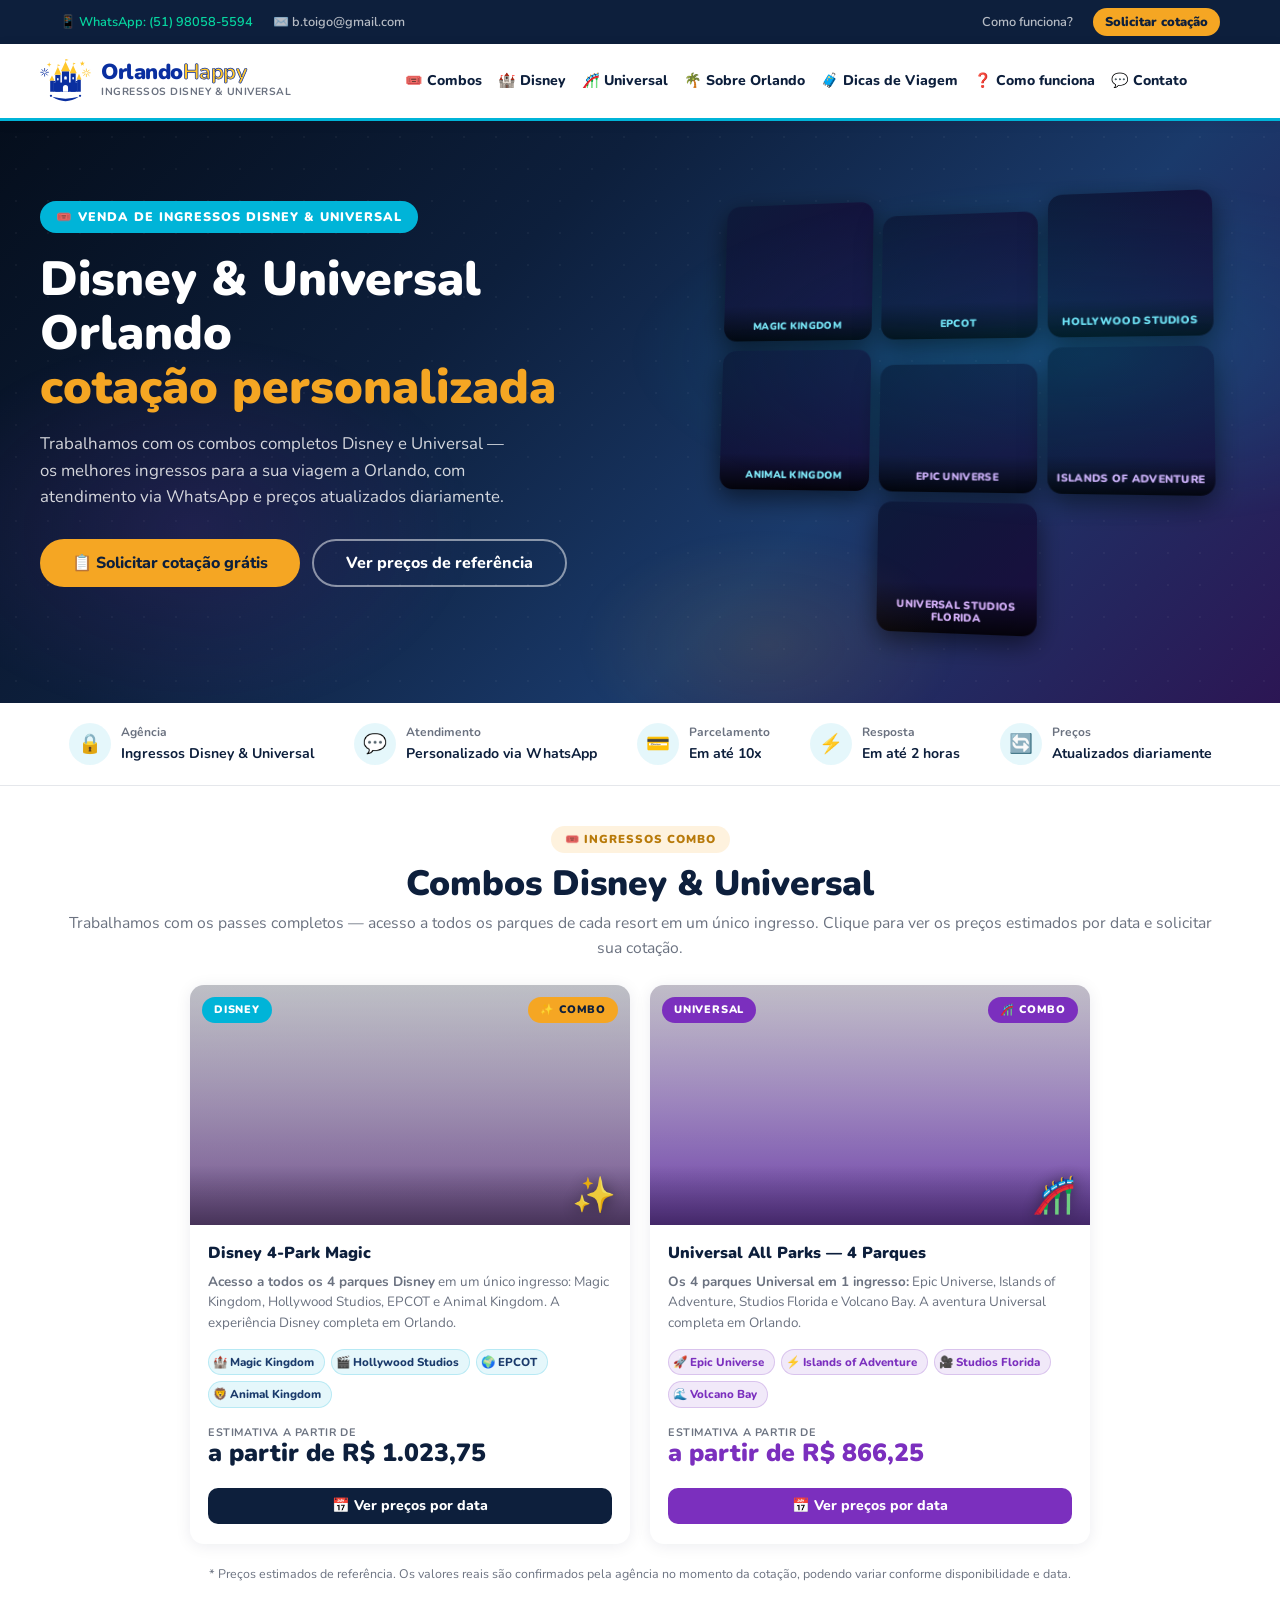
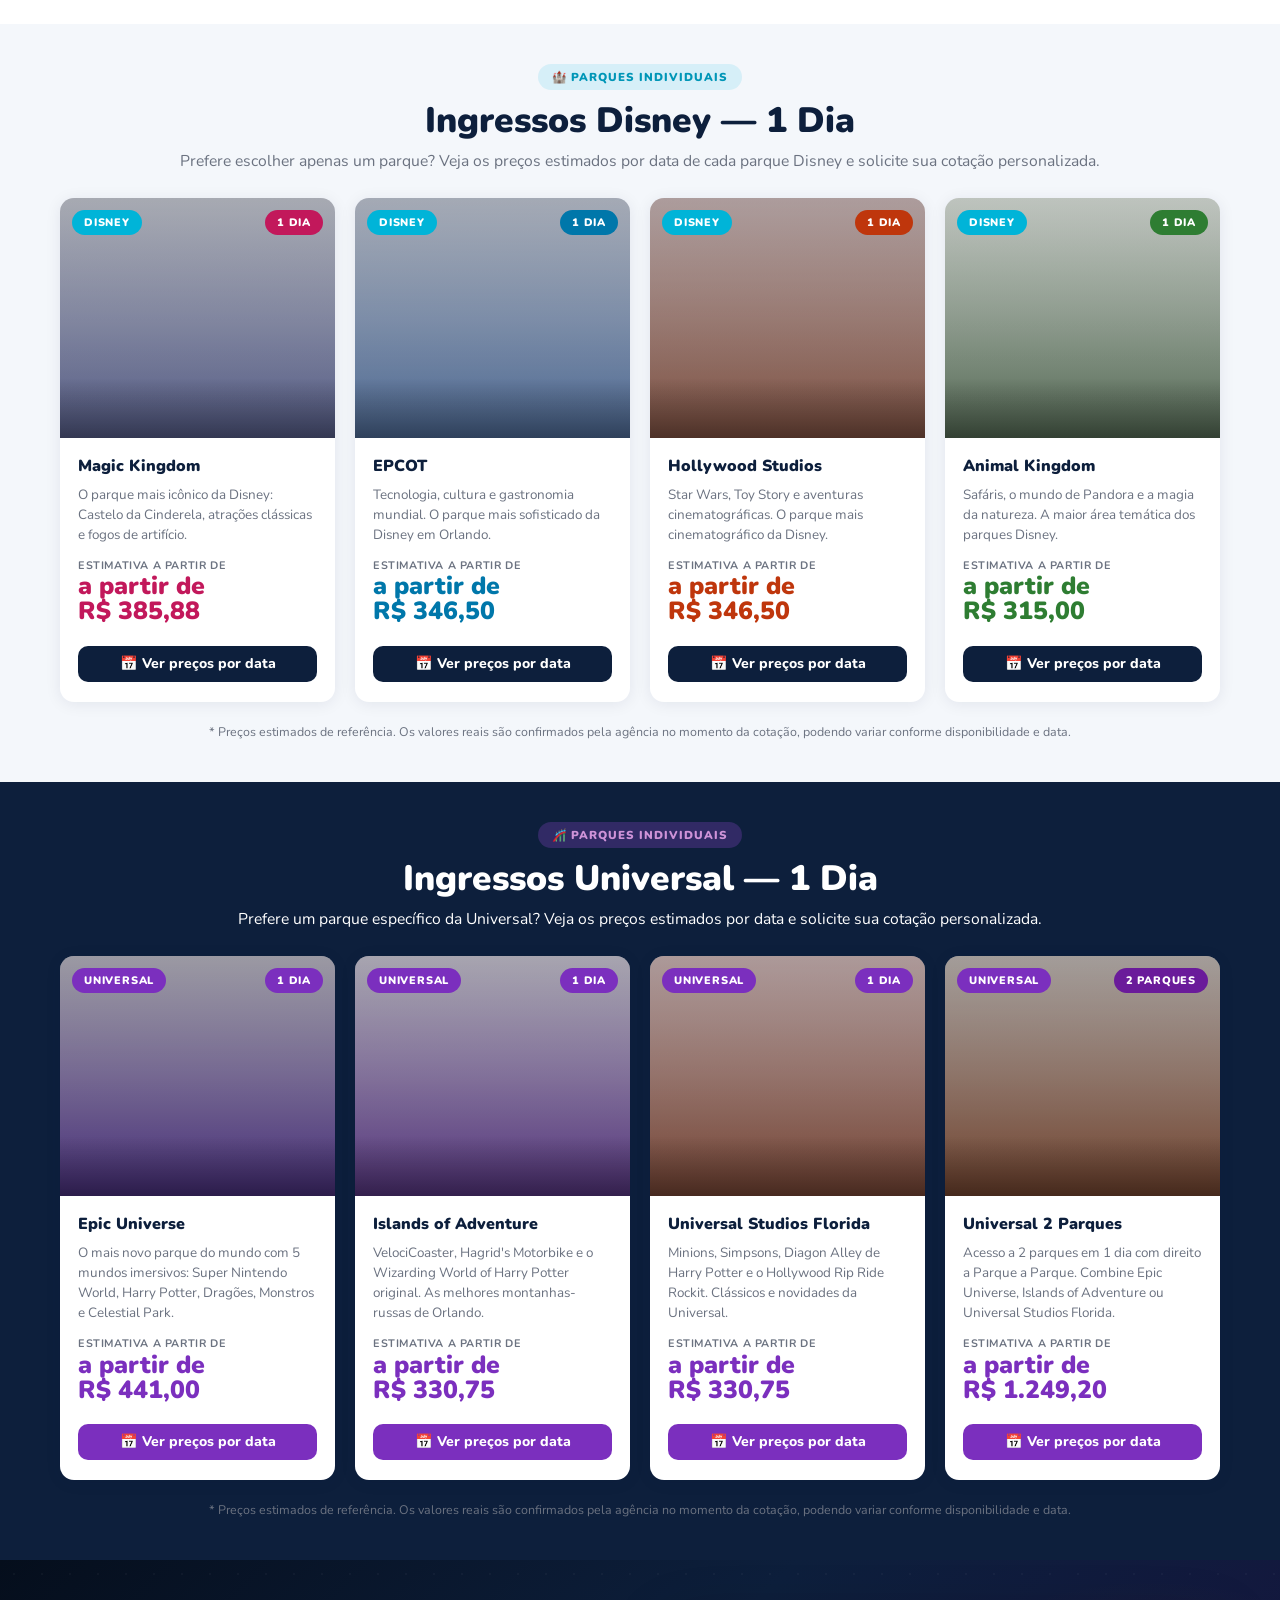
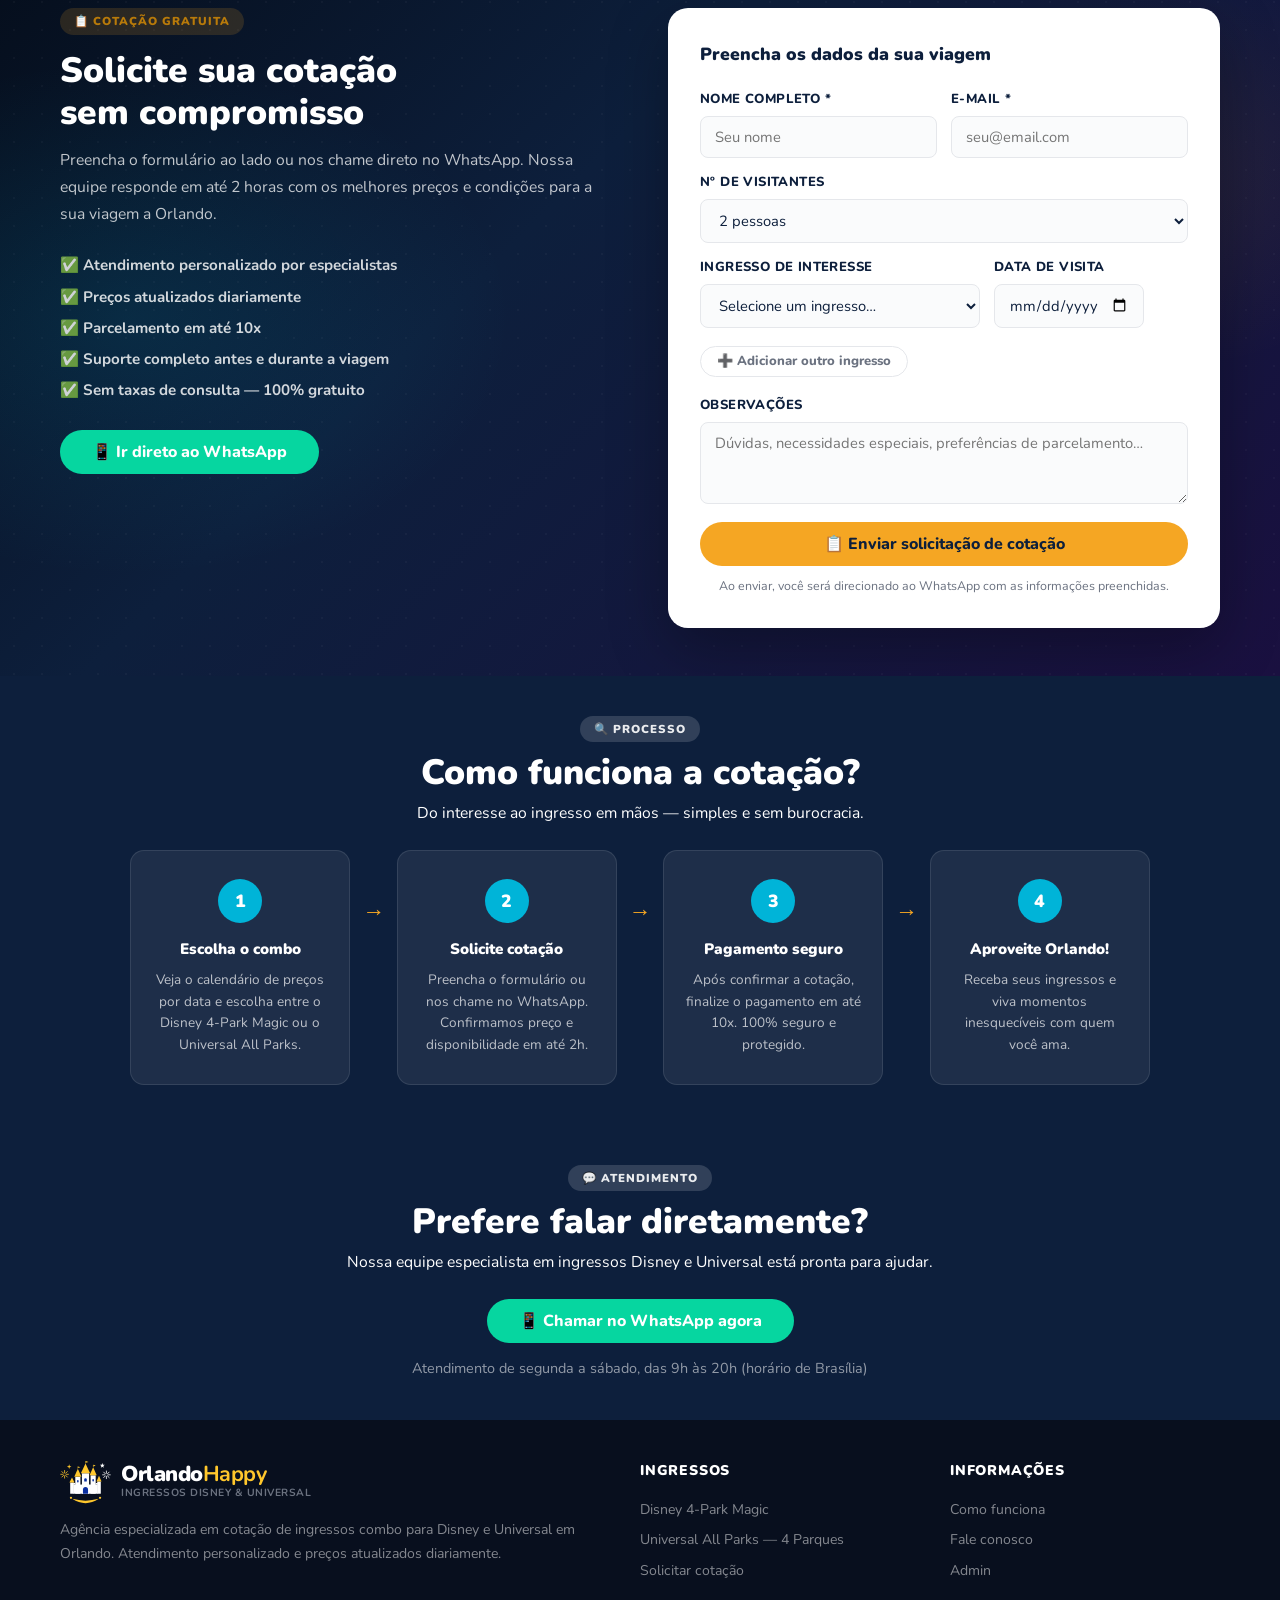
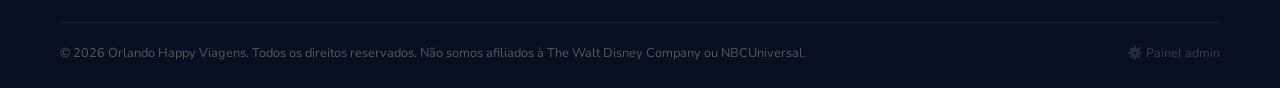
==== index.html @ b5b00206 "Publica demais alteracoes locais do site (index, estilos e precos) Co-Authored-By: Claude Sonnet 5.5" ====
<!DOCTYPE html>
<html lang="pt-BR">
<head>
  <meta charset="UTF-8" />
  <meta name="viewport" content="width=device-width, initial-scale=1.0" />
  <title>Ingressos Disney e Universal Orlando | Cotação Personalizada — Orlando Happy Viagens</title>
  <meta name="description" content="Compre ingressos Disney e Universal em Orlando com cotação personalizada em pontos Azul. Combos completos para os parques, atendimento via WhatsApp e preços atualizados diariamente." />
  <link rel="canonical" href="https://orlando-dream.netlify.app/" />
  <meta property="og:type" content="website" />
  <meta property="og:title" content="Ingressos Disney e Universal Orlando" />
  <meta property="og:description" content="Compre ingressos Disney e Universal em Orlando com cotação personalizada em pontos Azul. Combos completos para os parques, atendimento via WhatsApp e preços atualizados diariamente." />
  <meta property="og:url" content="https://orlando-dream.netlify.app/" />
  <meta property="og:image" content="https://orlando-dream.netlify.app/img/magic_kingdom.png" />
  <meta property="og:locale" content="pt_BR" />
  <meta name="twitter:card" content="summary_large_image" />
  <meta name="twitter:title" content="Ingressos Disney e Universal Orlando" />
  <meta name="twitter:description" content="Compre ingressos Disney e Universal em Orlando com cotação personalizada em pontos Azul. Combos completos para os parques, atendimento via WhatsApp e preços atualizados diariamente." />
  <meta name="twitter:image" content="https://orlando-dream.netlify.app/img/magic_kingdom.png" />
  <link href="https://fonts.googleapis.com/css2?family=Nunito:wght@400;600;700;800;900&display=swap" rel="stylesheet" />
  <link rel="stylesheet" href="style.css" />
  <script type="application/ld+json">
  {
    "@context": "https://schema.org",
    "@type": "TravelAgency",
    "name": "Orlando Happy Viagens",
    "url": "https://orlando-dream.netlify.app/",
    "image": "https://orlando-dream.netlify.app/img/magic_kingdom.png",
    "description": "Agência especializada em cotação de ingressos combo para Disney e Universal em Orlando, com atendimento personalizado via WhatsApp e preços atualizados diariamente.",
    "email": "b.toigo@gmail.com",
    "telephone": "+5551980585594",
    "areaServed": {
      "@type": "City",
      "name": "Orlando, Flórida, EUA"
    },
    "makesOffer": [
      {
        "@type": "Offer",
        "itemOffered": {
          "@type": "Product",
          "name": "Ingressos Disney Orlando"
        }
      },
      {
        "@type": "Offer",
        "itemOffered": {
          "@type": "Product",
          "name": "Ingressos Universal Orlando"
        }
      }
    ]
  }
  </script>
</head>
<body>

  <!-- ===== UTILITY BAR ===== -->
  <div class="util-bar">
    <div class="container util-bar-inner">
      <div class="util-left">
        <a href="https://wa.me/5551980585594" target="_blank" class="util-whatsapp">📱 WhatsApp: (51) 98058-5594</a>
        <span>✉️ b.toigo@gmail.com</span>
      </div>
      <div class="util-right">
        <a href="#como-funciona">Como funciona?</a>
        <a href="#cotacao" class="util-cta-link">Solicitar cotação</a>
      </div>
    </div>
  </div>

  <!-- ===== HEADER ===== -->
  <header class="header">
    <div class="container header-inner">
      <a href="index.html" class="logo">
        <img class="logo-icon-img" src="img/logo-orlando-happy-claro.svg" alt="Orlando Happy" />
        <div>
          <div class="logo-text">Orlando<strong style="-webkit-text-stroke:.7px #0a2fa0">Happy</strong></div>
          <div class="logo-sub">Ingressos Disney &amp; Universal</div>
        </div>
      </a>

      <button class="mobile-menu-btn" onclick="document.querySelector('.header-nav').classList.toggle('mobile-open')" aria-label="Abrir menu">☰</button>

      <nav class="header-nav" style="display:flex;gap:16px;flex:1;justify-content:center;flex-wrap:nowrap;">
        <a href="#ingressos"                       style="font-weight:800;font-size:.88rem;color:var(--navy);white-space:nowrap;">🎟️ Combos</a>
        <a href="#ingressos-individuais"           style="font-weight:800;font-size:.88rem;color:var(--navy);white-space:nowrap;">🏰 Disney</a>
        <a href="#ingressos-individuais-universal" style="font-weight:800;font-size:.88rem;color:var(--navy);white-space:nowrap;">🎢 Universal</a>
        <a href="sobre-orlando.html"               style="font-weight:800;font-size:.88rem;color:var(--navy);white-space:nowrap;">🌴 Sobre Orlando</a>
        <a href="dicas-viagem.html"                style="font-weight:800;font-size:.88rem;color:var(--navy);white-space:nowrap;">🧳 Dicas de Viagem</a>
        <a href="#como-funciona"                   style="font-weight:800;font-size:.88rem;color:var(--navy);white-space:nowrap;">❓ Como funciona</a>
        <a href="#contato"                         style="font-weight:800;font-size:.88rem;color:var(--navy);white-space:nowrap;">💬 Contato</a>
      </nav>
    </div>
  </header>

  <!-- ===== HERO ===== -->
  <section class="hero">
    <div class="container hero-content">
      <div class="hero-tag">🎟️ Venda de ingressos Disney &amp; Universal</div>
      <h1>Disney &amp; Universal Orlando<br/><span>cotação personalizada</span></h1>
      <p>Trabalhamos com os combos completos Disney e Universal — os melhores ingressos para a sua viagem a Orlando, com atendimento via WhatsApp e preços atualizados diariamente.</p>
      <div class="hero-actions">
        <a href="#cotacao" class="btn btn-gold btn-lg">📋 Solicitar cotação grátis</a>
        <a href="#ingressos" class="btn btn-ghost btn-lg">Ver preços de referência</a>
      </div>
    </div>
    <!-- Mosaico visual dos parques (os 7 parques de Orlando) -->
    <div class="hero-visual">
      <div class="hero-park-grid">
        <div class="hero-park-thumb badge-d">
          <img data-wiki="Magic Kingdom" alt="Magic Kingdom" class="hero-thumb-img" />
          <div class="hero-park-thumb-tag">Magic Kingdom</div>
        </div>
        <div class="hero-park-thumb badge-d">
          <img data-wiki="Epcot" alt="EPCOT" class="hero-thumb-img" />
          <div class="hero-park-thumb-tag">EPCOT</div>
        </div>
        <div class="hero-park-thumb badge-d">
          <img data-wiki="Disney's Hollywood Studios" alt="Hollywood Studios" class="hero-thumb-img" />
          <div class="hero-park-thumb-tag">Hollywood Studios</div>
        </div>
        <div class="hero-park-thumb badge-d">
          <img data-wiki="Disney's Animal Kingdom" alt="Animal Kingdom" class="hero-thumb-img" />
          <div class="hero-park-thumb-tag">Animal Kingdom</div>
        </div>
        <div class="hero-park-thumb badge-u">
          <img data-wiki="Universal Epic Universe" alt="Epic Universe" class="hero-thumb-img" />
          <div class="hero-park-thumb-tag">Epic Universe</div>
        </div>
        <div class="hero-park-thumb badge-u">
          <img data-wiki="Harry Potter and the Forbidden Journey" alt="Islands of Adventure" class="hero-thumb-img" />
          <div class="hero-park-thumb-tag">Islands of Adventure</div>
        </div>
        <div class="hero-park-thumb badge-u">
          <img data-wiki="Universal Studios Florida" alt="Universal Studios Florida" class="hero-thumb-img" />
          <div class="hero-park-thumb-tag">Universal Studios Florida</div>
        </div>
      </div>
    </div>
  </section>

  <!-- ===== TRUST BAR ===== -->
  <div class="trust-bar">
    <div class="container trust-items">
      <div class="trust-item">
        <div class="trust-icon">🔒</div>
        <div>
          <div style="font-size:.75rem;color:var(--muted);font-weight:700">Agência</div>
          <div>Ingressos Disney &amp; Universal</div>
        </div>
      </div>
      <div class="trust-item">
        <div class="trust-icon">💬</div>
        <div>
          <div style="font-size:.75rem;color:var(--muted);font-weight:700">Atendimento</div>
          <div>Personalizado via WhatsApp</div>
        </div>
      </div>
      <div class="trust-item">
        <div class="trust-icon">💳</div>
        <div>
          <div style="font-size:.75rem;color:var(--muted);font-weight:700">Parcelamento</div>
          <div>Em até 10x</div>
        </div>
      </div>
      <div class="trust-item">
        <div class="trust-icon">⚡</div>
        <div>
          <div style="font-size:.75rem;color:var(--muted);font-weight:700">Resposta</div>
          <div>Em até 2 horas</div>
        </div>
      </div>
      <div class="trust-item">
        <div class="trust-icon">🔄</div>
        <div>
          <div style="font-size:.75rem;color:var(--muted);font-weight:700">Preços</div>
          <div>Atualizados diariamente</div>
        </div>
      </div>
    </div>
  </div>

  <!-- ===== INGRESSOS (2 combos) ===== -->
  <section id="ingressos" class="section section-white">
    <div class="container">
      <div class="section-header center">
        <div class="section-tag section-tag-gold">🎟️ Ingressos Combo</div>
        <h2>Combos Disney &amp; Universal</h2>
        <p>Trabalhamos com os passes completos — acesso a todos os parques de cada resort em um único ingresso. Clique para ver os preços estimados por data e solicitar sua cotação.</p>
      </div>

      <div class="cards-grid cards-grid-2">

        <!-- Disney Park Hopper COMBO -->
        <div class="product-card product-card-featured" data-parque="disney">
          <div class="card-photo-wrap card-bg-disney-all">
            <img class="card-photo-img" data-wiki="Magic Kingdom" alt="Magic Kingdom" />
            <span class="card-photo-icon">✨</span>
            <span class="card-park-badge badge-disney">Disney</span>
            <span class="combo-flag">✨ COMBO</span>
          </div>
          <div class="card-body">
            <h3>Disney 4-Park Magic</h3>
            <p class="card-desc"><strong>Acesso a todos os 4 parques Disney</strong> em um único ingresso: Magic Kingdom, Hollywood Studios, EPCOT e Animal Kingdom. A experiência Disney completa em Orlando.</p>
            <div class="card-parques-incluidos">
              <span class="parque-chip">🏰 Magic Kingdom</span>
              <span class="parque-chip">🎬 Hollywood Studios</span>
              <span class="parque-chip">🌍 EPCOT</span>
              <span class="parque-chip">🦁 Animal Kingdom</span>
            </div>
            <div class="card-price-row">
              <div class="price-block">
                <div class="price-from">Estimativa a partir de</div>
                <div class="price-val price-val-disney" id="preco-disney_all">…</div>
                <div class="price-pts" id="pontos-disney_all"></div>
              </div>
            </div>
            <button class="btn btn-disney btn-block card-add-btn" id="btn-disney_all">📅 Ver preços por data</button>
          </div>
        </div>

        <!-- Universal 3-Park COMBO -->
        <div class="product-card product-card-featured" data-parque="universal">
          <div class="card-photo-wrap card-bg-universal-all">
            <img class="card-photo-img" data-wiki="Universal Epic Universe" alt="Universal Epic Universe" />
            <span class="card-photo-icon">🎢</span>
            <span class="card-park-badge badge-universal">Universal</span>
            <span class="combo-flag" style="background:var(--purple);color:white;">🎢 COMBO</span>
          </div>
          <div class="card-body">
            <h3>Universal All Parks — 4 Parques</h3>
            <p class="card-desc"><strong>Os 4 parques Universal em 1 ingresso:</strong> Epic Universe, Islands of Adventure, Studios Florida e Volcano Bay. A aventura Universal completa em Orlando.</p>
            <div class="card-parques-incluidos">
              <span class="parque-chip parque-chip-universal">🚀 Epic Universe</span>
              <span class="parque-chip parque-chip-universal">⚡ Islands of Adventure</span>
              <span class="parque-chip parque-chip-universal">🎥 Studios Florida</span>
              <span class="parque-chip parque-chip-universal">🌊 Volcano Bay</span>
            </div>
            <div class="card-price-row">
              <div class="price-block">
                <div class="price-from">Estimativa a partir de</div>
                <div class="price-val price-val-universal" id="preco-universal_all">…</div>
                <div class="price-pts" id="pontos-universal_all"></div>
              </div>
            </div>
            <button class="btn btn-universal btn-block card-add-btn" id="btn-universal_all">📅 Ver preços por data</button>
          </div>
        </div>

      </div>
      <p class="price-note">* Preços estimados de referência. Os valores reais são confirmados pela agência no momento da cotação, podendo variar conforme disponibilidade e data.</p>
    </div>
  </section>

  <!-- ===== INGRESSOS INDIVIDUAIS DISNEY ===== -->
  <section id="ingressos-individuais" class="section section-light">
    <div class="container">
      <div class="section-header center">
        <div class="section-tag section-tag-cyan">🏰 Parques individuais</div>
        <h2>Ingressos Disney — 1 Dia</h2>
        <p>Prefere escolher apenas um parque? Veja os preços estimados por data de cada parque Disney e solicite sua cotação personalizada.</p>
      </div>

      <div class="cards-grid cards-grid-4">

        <!-- Magic Kingdom -->
        <div class="product-card product-card-featured" data-parque="disney">
          <div class="card-photo-wrap" style="background:linear-gradient(to bottom,rgba(10,20,50,.3),rgba(10,20,80,.7))">
            <img data-wiki="Magic Kingdom" alt="Magic Kingdom" class="card-photo-img" />
            <span class="card-park-badge badge-disney">Disney</span>
            <span class="combo-flag" style="background:#c2185b;color:white;">1 DIA</span>
          </div>
          <div class="card-body">
            <h3>Magic Kingdom</h3>
            <p class="card-desc">O parque mais icônico da Disney: Castelo da Cinderela, atrações clássicas e fogos de artifício.</p>
            <div class="card-price-row">
              <div class="price-block">
                <div class="price-from">Estimativa a partir de</div>
                <div class="price-val price-val-mk" id="preco-mk">…</div>
                <div class="price-pts" id="pontos-mk"></div>
              </div>
            </div>
            <button class="btn btn-disney btn-block card-add-btn" id="btn-mk">📅 Ver preços por data</button>
          </div>
        </div>

        <!-- EPCOT -->
        <div class="product-card product-card-featured" data-parque="disney">
          <div class="card-photo-wrap" style="background:linear-gradient(to bottom,rgba(0,20,60,.3),rgba(0,40,100,.7))">
            <img data-wiki="Epcot" alt="EPCOT" class="card-photo-img" />
            <span class="card-park-badge badge-disney">Disney</span>
            <span class="combo-flag" style="background:#0077aa;color:white;">1 DIA</span>
          </div>
          <div class="card-body">
            <h3>EPCOT</h3>
            <p class="card-desc">Tecnologia, cultura e gastronomia mundial. O parque mais sofisticado da Disney em Orlando.</p>
            <div class="card-price-row">
              <div class="price-block">
                <div class="price-from">Estimativa a partir de</div>
                <div class="price-val price-val-epcot" id="preco-epcot">…</div>
                <div class="price-pts" id="pontos-epcot"></div>
              </div>
            </div>
            <button class="btn btn-disney btn-block card-add-btn" id="btn-epcot">📅 Ver preços por data</button>
          </div>
        </div>

        <!-- Hollywood Studios -->
        <div class="product-card product-card-featured" data-parque="disney">
          <div class="card-photo-wrap" style="background:linear-gradient(to bottom,rgba(60,10,10,.35),rgba(80,20,0,.75))">
            <img data-wiki="Disney's Hollywood Studios" alt="Hollywood Studios" class="card-photo-img" />
            <span class="card-park-badge badge-disney">Disney</span>
            <span class="combo-flag" style="background:#bf360c;color:white;">1 DIA</span>
          </div>
          <div class="card-body">
            <h3>Hollywood Studios</h3>
            <p class="card-desc">Star Wars, Toy Story e aventuras cinematográficas. O parque mais cinematográfico da Disney.</p>
            <div class="card-price-row">
              <div class="price-block">
                <div class="price-from">Estimativa a partir de</div>
                <div class="price-val price-val-hs" id="preco-hs">…</div>
                <div class="price-pts" id="pontos-hs"></div>
              </div>
            </div>
            <button class="btn btn-disney btn-block card-add-btn" id="btn-hs">📅 Ver preços por data</button>
          </div>
        </div>

        <!-- Animal Kingdom -->
        <div class="product-card product-card-featured" data-parque="disney">
          <div class="card-photo-wrap" style="background:linear-gradient(to bottom,rgba(10,40,10,.2),rgba(10,40,10,.7))">
            <img data-wiki="Disney's Animal Kingdom" alt="Animal Kingdom" class="card-photo-img" />
            <span class="card-park-badge badge-disney">Disney</span>
            <span class="combo-flag" style="background:#2e7d32;color:white;">1 DIA</span>
          </div>
          <div class="card-body">
            <h3>Animal Kingdom</h3>
            <p class="card-desc">Safáris, o mundo de Pandora e a magia da natureza. A maior área temática dos parques Disney.</p>
            <div class="card-price-row">
              <div class="price-block">
                <div class="price-from">Estimativa a partir de</div>
                <div class="price-val price-val-ak" id="preco-ak">…</div>
                <div class="price-pts" id="pontos-ak"></div>
              </div>
            </div>
            <button class="btn btn-disney btn-block card-add-btn" id="btn-ak">📅 Ver preços por data</button>
          </div>
        </div>

      </div>
      <p class="price-note">* Preços estimados de referência. Os valores reais são confirmados pela agência no momento da cotação, podendo variar conforme disponibilidade e data.</p>
    </div>
  </section>

  <!-- ===== INGRESSOS INDIVIDUAIS UNIVERSAL ===== -->
  <section id="ingressos-individuais-universal" class="section section-navy">
    <div class="container">
      <div class="section-header center light">
        <div class="section-tag section-tag-purple">🎢 Parques individuais</div>
        <h2>Ingressos Universal — 1 Dia</h2>
        <p>Prefere um parque específico da Universal? Veja os preços estimados por data e solicite sua cotação personalizada.</p>
      </div>

      <div class="cards-grid cards-grid-4">

        <!-- Epic Universe -->
        <div class="product-card product-card-featured" data-parque="universal">
          <div class="card-photo-wrap card-bg-eu">
            <img class="card-photo-img" data-wiki="Universal Epic Universe" alt="Epic Universe" />
            <span class="card-park-badge badge-universal">Universal</span>
            <span class="combo-flag" style="background:var(--purple);color:white;">1 DIA</span>
          </div>
          <div class="card-body">
            <h3>Epic Universe</h3>
            <p class="card-desc">O mais novo parque do mundo com 5 mundos imersivos: Super Nintendo World, Harry Potter, Dragões, Monstros e Celestial Park.</p>
            <div class="card-price-row">
              <div class="price-block">
                <div class="price-from">Estimativa a partir de</div>
                <div class="price-val price-val-universal" id="preco-eu">…</div>
                <div class="price-pts" id="pontos-eu"></div>
              </div>
            </div>
            <button class="btn btn-universal btn-block card-add-btn" id="btn-eu">📅 Ver preços por data</button>
          </div>
        </div>

        <!-- Islands of Adventure -->
        <div class="product-card product-card-featured" data-parque="universal">
          <div class="card-photo-wrap card-bg-ioa">
            <img class="card-photo-img" data-wiki="Harry Potter and the Forbidden Journey" alt="Islands of Adventure" />
            <span class="card-park-badge badge-universal">Universal</span>
            <span class="combo-flag" style="background:var(--purple);color:white;">1 DIA</span>
          </div>
          <div class="card-body">
            <h3>Islands of Adventure</h3>
            <p class="card-desc">VelociCoaster, Hagrid's Motorbike e o Wizarding World of Harry Potter original. As melhores montanhas-russas de Orlando.</p>
            <div class="card-price-row">
              <div class="price-block">
                <div class="price-from">Estimativa a partir de</div>
                <div class="price-val price-val-universal" id="preco-ioa">…</div>
                <div class="price-pts" id="pontos-ioa"></div>
              </div>
            </div>
            <button class="btn btn-universal btn-block card-add-btn" id="btn-ioa">📅 Ver preços por data</button>
          </div>
        </div>

        <!-- Universal Studios Florida -->
        <div class="product-card product-card-featured" data-parque="universal">
          <div class="card-photo-wrap card-bg-usf">
            <img class="card-photo-img" data-wiki="Universal Studios Florida" alt="Universal Studios Florida" />
            <span class="card-park-badge badge-universal">Universal</span>
            <span class="combo-flag" style="background:var(--purple);color:white;">1 DIA</span>
          </div>
          <div class="card-body">
            <h3>Universal Studios Florida</h3>
            <p class="card-desc">Minions, Simpsons, Diagon Alley de Harry Potter e o Hollywood Rip Ride Rockit. Clássicos e novidades da Universal.</p>
            <div class="card-price-row">
              <div class="price-block">
                <div class="price-from">Estimativa a partir de</div>
                <div class="price-val price-val-universal" id="preco-usf">…</div>
                <div class="price-pts" id="pontos-usf"></div>
              </div>
            </div>
            <button class="btn btn-universal btn-block card-add-btn" id="btn-usf">📅 Ver preços por data</button>
          </div>
        </div>

        <!-- Universal 2 Parques Parque a Parque -->
        <div class="product-card product-card-featured" data-parque="universal">
          <div class="card-photo-wrap card-bg-universal-2park">
            <img class="card-photo-img" data-wiki="Hogwarts Express (Universal Orlando Resort)" alt="Universal 2 Parques" />
            <span class="card-park-badge badge-universal">Universal</span>
            <span class="combo-flag" style="background:#6a1b9a;color:white;">2 PARQUES</span>
          </div>
          <div class="card-body">
            <h3>Universal 2 Parques</h3>
            <p class="card-desc">Acesso a 2 parques em 1 dia com direito a Parque a Parque. Combine Epic Universe, Islands of Adventure ou Universal Studios Florida.</p>
            <div class="card-price-row">
              <div class="price-block">
                <div class="price-from">Estimativa a partir de</div>
                <div class="price-val price-val-universal" id="preco-u2park">…</div>
                <div class="price-pts" id="pontos-u2park"></div>
              </div>
            </div>
            <button class="btn btn-universal btn-block card-add-btn" id="btn-u2park">📅 Ver preços por data</button>
          </div>
        </div>

      </div>
      <p class="price-note">* Preços estimados de referência. Os valores reais são confirmados pela agência no momento da cotação, podendo variar conforme disponibilidade e data.</p>
    </div>
  </section>

  <!-- ===== FORMULÁRIO DE COTAÇÃO ===== -->
  <section id="cotacao" class="section section-cotacao">
    <div class="container">
      <div class="cotacao-grid">

        <!-- Coluna esquerda: texto -->
        <div class="cotacao-info">
          <div class="section-tag section-tag-gold" style="margin-bottom:14px;">📋 Cotação gratuita</div>
          <h2 style="color:#fff;font-size:clamp(1.6rem,3vw,2.2rem);font-weight:900;margin-bottom:14px;line-height:1.2;">Solicite sua cotação<br/>sem compromisso</h2>
          <p style="color:rgba(255,255,255,.75);font-size:.98rem;line-height:1.7;margin-bottom:28px;">
            Preencha o formulário ao lado ou nos chame direto no WhatsApp. Nossa equipe responde em até 2 horas com os melhores preços e condições para a sua viagem a Orlando.
          </p>
          <ul class="cotacao-vantagens">
            <li>✅ Atendimento personalizado por especialistas</li>
            <li>✅ Preços atualizados diariamente</li>
            <li>✅ Parcelamento em até 10x</li>
            <li>✅ Suporte completo antes e durante a viagem</li>
            <li>✅ Sem taxas de consulta — 100% gratuito</li>
          </ul>
          <a href="https://wa.me/5551980585594" target="_blank" class="btn btn-green btn-lg" style="margin-top:28px;">
            📱 Ir direto ao WhatsApp
          </a>
        </div>

        <!-- Coluna direita: formulário -->
        <div class="cotacao-form-wrap">
          <form id="cotacao-form">
            <h3 style="font-weight:900;font-size:1.1rem;color:var(--navy);margin-bottom:20px;">Preencha os dados da sua viagem</h3>

            <div class="form-row">
              <div class="form-group">
                <label for="form-nome">Nome completo *</label>
                <input type="text" id="form-nome" name="nome" placeholder="Seu nome" required />
              </div>
              <div class="form-group">
                <label for="form-email">E-mail *</label>
                <input type="email" id="form-email" name="email" placeholder="seu@email.com" required />
              </div>
            </div>

            <div class="form-group">
              <label for="form-qtd">Nº de visitantes</label>
              <select id="form-qtd" name="qtd">
                <option value="1">1 pessoa</option>
                <option value="2" selected>2 pessoas</option>
                <option value="3">3 pessoas</option>
                <option value="4">4 pessoas</option>
                <option value="5+">5 ou mais</option>
              </select>
            </div>

            <div id="itens-ingresso-wrap">
              <div class="item-ingresso" data-item>
                <div class="form-row form-row-item">
                  <div class="form-group">
                    <label>Ingresso de interesse</label>
                    <select name="item-parque" class="item-parque">
                      <option value="">Selecione um ingresso…</option>
                      <optgroup label="Combos">
                        <option value="Disney 4-Park Magic">✨ Disney 4-Park Magic</option>
                        <option value="Universal All Parks — 4 Parques">🎢 Universal All Parks — 4 Parques</option>
                        <option value="Disney + Universal (ambos)">✨🎢 Disney + Universal (ambos)</option>
                      </optgroup>
                      <optgroup label="Disney — 1 dia">
                        <option value="Magic Kingdom — 1 dia">🏰 Magic Kingdom — 1 dia</option>
                        <option value="EPCOT — 1 dia">🌍 EPCOT — 1 dia</option>
                        <option value="Hollywood Studios — 1 dia">🎬 Hollywood Studios — 1 dia</option>
                        <option value="Animal Kingdom — 1 dia">🦁 Animal Kingdom — 1 dia</option>
                      </optgroup>
                      <optgroup label="Universal — 1 dia">
                        <option value="Epic Universe — 1 dia">🚀 Epic Universe — 1 dia</option>
                        <option value="Islands of Adventure — 1 dia">⚡ Islands of Adventure — 1 dia</option>
                        <option value="Universal Studios Florida — 1 dia">🎥 Universal Studios Florida — 1 dia</option>
                        <option value="Universal 2 Parques — Parque a Parque">🎡 Universal 2 Parques — Parque a Parque</option>
                      </optgroup>
                    </select>
                  </div>
                  <div class="form-group">
                    <label>Data de visita</label>
                    <input type="date" name="item-data" class="item-data" />
                  </div>
                  <button type="button" class="item-remove-btn" onclick="removerItemIngresso(this)" title="Remover este ingresso" aria-label="Remover este ingresso" style="visibility:hidden;">✕</button>
                </div>
                <div class="item-preco"></div>
              </div>
            </div>

            <button type="button" class="btn btn-ghost-dark btn-sm" id="btn-add-item" onclick="adicionarItemIngresso()" style="margin-bottom:18px;">➕ Adicionar outro ingresso</button>

            <div id="cotacao-total-wrap" class="cotacao-total-wrap" style="display:none;">
              <div class="cotacao-total-info">
                <span class="cotacao-total-label">Total estimado</span>
                <span id="cotacao-total-count" class="cotacao-total-count"></span>
              </div>
              <span id="cotacao-total-valor" class="cotacao-total-valor"></span>
            </div>
            <p id="cotacao-total-nota" class="price-note" style="display:none;margin:-8px 0 16px;">* Soma dos valores de referência por data selecionada, multiplicada pelo número de visitantes. O valor final é confirmado pela agência na cotação.</p>

            <div class="form-group">
              <label for="form-obs">Observações</label>
              <textarea id="form-obs" name="obs" rows="3" placeholder="Dúvidas, necessidades especiais, preferências de parcelamento…"></textarea>
            </div>

            <button type="submit" class="btn btn-gold btn-lg btn-block" style="margin-top:4px;">
              📋 Enviar solicitação de cotação
            </button>
            <p style="text-align:center;font-size:.78rem;color:var(--muted);margin-top:10px;">
              Ao enviar, você será direcionado ao WhatsApp com as informações preenchidas.
            </p>
          </form>

          <div id="cotacao-confirm" style="display:none;text-align:center;padding:40px 20px;">
            <div style="font-size:3rem;margin-bottom:16px;">🎉</div>
            <h3 style="font-weight:900;color:var(--navy);margin-bottom:8px;">Solicitação enviada!</h3>
            <p style="color:var(--muted);margin-bottom:24px;">Continue a conversa no WhatsApp para confirmar os detalhes. Respondemos em até 2 horas.</p>
            <button onclick="novaCotacao()" class="btn btn-ghost-dark">Fazer nova cotação</button>
          </div>
        </div>
      </div>
    </div>
  </section>

  <!-- ===== COMO FUNCIONA ===== -->
  <section id="como-funciona" class="section section-navy">
    <div class="container">
      <div class="section-header center light">
        <div class="section-tag section-tag-white">🔍 Processo</div>
        <h2>Como funciona a cotação?</h2>
        <p>Do interesse ao ingresso em mãos — simples e sem burocracia.</p>
      </div>
      <div class="steps">
        <div class="step">
          <div class="step-num">1</div>
          <h4>Escolha o combo</h4>
          <p>Veja o calendário de preços por data e escolha entre o Disney 4-Park Magic ou o Universal All Parks.</p>
        </div>
        <div class="step-arrow">→</div>
        <div class="step">
          <div class="step-num">2</div>
          <h4>Solicite cotação</h4>
          <p>Preencha o formulário ou nos chame no WhatsApp. Confirmamos preço e disponibilidade em até 2h.</p>
        </div>
        <div class="step-arrow">→</div>
        <div class="step">
          <div class="step-num">3</div>
          <h4>Pagamento seguro</h4>
          <p>Após confirmar a cotação, finalize o pagamento em até 10x. 100% seguro e protegido.</p>
        </div>
        <div class="step-arrow">→</div>
        <div class="step">
          <div class="step-num">4</div>
          <h4>Aproveite Orlando!</h4>
          <p>Receba seus ingressos e viva momentos inesquecíveis com quem você ama.</p>
        </div>
      </div>
    </div>
  </section>

  <!-- ===== CONTATO ===== -->
  <section id="contato" class="section section-navy">
    <div class="container">
      <div class="section-header center light">
        <div class="section-tag section-tag-white">💬 Atendimento</div>
        <h2>Prefere falar diretamente?</h2>
        <p>Nossa equipe especialista em ingressos Disney e Universal está pronta para ajudar.</p>
      </div>
      <div class="contact-box">
        <a href="https://wa.me/5551980585594" target="_blank" class="btn btn-green btn-lg">
          📱 Chamar no WhatsApp agora
        </a>
        <p class="contact-note">Atendimento de segunda a sábado, das 9h às 20h (horário de Brasília)</p>
      </div>
    </div>
  </section>

  <!-- ===== FOOTER ===== -->
  <footer class="footer">
    <div class="container">
      <div class="footer-grid">
        <div class="footer-brand">
          <div class="logo">
            <img class="logo-icon-img" src="img/logo-orlando-happy-escuro.svg" alt="Orlando Happy" />
            <div>
              <div class="logo-text" style="color:white">Orlando<strong style="color:#ffc72c">Happy</strong></div>
              <div class="logo-sub">Ingressos Disney &amp; Universal</div>
            </div>
          </div>
          <p>Agência especializada em cotação de ingressos combo para Disney e Universal em Orlando. Atendimento personalizado e preços atualizados diariamente.</p>
        </div>
        <div class="footer-col">
          <h4>Ingressos</h4>
          <a href="#ingressos">Disney 4-Park Magic</a>
          <a href="#ingressos">Universal All Parks — 4 Parques</a>
          <a href="#cotacao">Solicitar cotação</a>
        </div>
        <div class="footer-col">
          <h4>Informações</h4>
          <a href="#como-funciona">Como funciona</a>
          <a href="#contato">Fale conosco</a>
          <a href="admin.html">Admin</a>
        </div>
      </div>
      <div class="footer-bottom">
        <span class="footer-copy">© 2026 Orlando Happy Viagens. Todos os direitos reservados. Não somos afiliados à The Walt Disney Company ou NBCUniversal.</span>
        <a href="admin.html" class="footer-admin">⚙️ Painel admin</a>
      </div>
    </div>
  </footer>

  <!-- ===== CALENDAR MODAL ===== -->
  <div id="cal-overlay" class="cal-overlay" onclick="fecharCalendario()"></div>
  <div id="cal-modal" class="cal-modal">

    <div class="cal-header">
      <div class="cal-prod-info">
        <span id="cal-emoji" class="cal-emoji-lg"></span>
        <div>
          <div id="cal-nome" class="cal-nome"></div>
          <div class="cal-instrucao">Selecione a data da visita para ver o preço estimado</div>
        </div>
      </div>
      <button class="cal-close-btn" onclick="fecharCalendario()" title="Fechar">✕</button>
    </div>

    <div class="cal-nav-row">
      <button class="cal-nav-btn" id="cal-prev-btn" onclick="navegarMes(-1)">‹</button>
      <span id="cal-mes-label" class="cal-mes-label"></span>
      <button class="cal-nav-btn" id="cal-next-btn" onclick="navegarMes(1)">›</button>
    </div>

    <div class="cal-weekdays">
      <span>Dom</span><span>Seg</span><span>Ter</span><span>Qua</span><span>Qui</span><span>Sex</span><span>Sáb</span>
    </div>

    <div id="cal-grid" class="cal-grid"></div>

    <div class="cal-footer-modal">
      <div class="cal-footer-info">
        <div id="cal-sel-date-text" class="cal-sel-date-text">Selecione uma data acima</div>
        <div id="cal-sel-preco-text" class="cal-sel-preco-text"></div>
      </div>
      <button id="cal-add-btn" class="btn btn-gold" disabled onclick="confirmarDataEAdicionar()">
        📋 Solicitar cotação para esta data
      </button>
    </div>

  </div>

  <!-- Wikipedia image loader para fotos dos parques -->
  <script>
  (function() {
    var wikiImgCache = {};

    function loadWikiImages() {
      var imgs = Array.from(document.querySelectorAll('img[data-wiki]:not([data-loaded])'));
      if (!imgs.length) return;
      for (var i = 0; i < imgs.length; i += 10) {
        (function(batch) {
          var titles = batch.map(function(img) { return img.dataset.wiki; }).join('|');
          var url = 'https://en.wikipedia.org/w/api.php?action=query&prop=pageimages&format=json'
                  + '&pithumbsize=900&origin=*&titles=' + encodeURIComponent(titles);
          fetch(url)
            .then(function(r) { return r.json(); })
            .then(function(data) {
              var pages = data.query.pages;
              var norm = {};
              (data.query.normalized || []).forEach(function(n) { norm[n.to] = n.from; });
              (data.query.redirects  || []).forEach(function(r) { norm[r.to]  = r.from;  });
              var matched = {};
              Object.values(pages).forEach(function(page) {
                if (!page.thumbnail) return;
                var src = page.thumbnail.source;
                var orig = norm[page.title] || page.title;
                wikiImgCache[page.title] = src;
                wikiImgCache[orig] = src;
                matched[page.title] = true;
                matched[orig] = true;
                batch.filter(function(img) {
                  return img.dataset.wiki === page.title || img.dataset.wiki === orig;
                }).forEach(function(img) { applyWikiImg(img, src); });
              });
              // Sem foto: não faz nada — o gradiente CSS serve de fundo
              batch.filter(function(img) { return !matched[img.dataset.wiki]; })
                   .forEach(function(img) { img.setAttribute('data-loaded', 'fallback'); });
            })
            .catch(function() {});
        })(imgs.slice(i, i + 10));
      }
    }

    function applyWikiImg(img, src) {
      img.setAttribute('data-loaded', '1');
      img.onload = function() { img.classList.add('loaded'); };
      img.src = src;
    }

    document.addEventListener('DOMContentLoaded', loadWikiImages);
  })();
  </script>

  <script src="precos.js"></script>
  <script>
    // Atualiza preços nos cards
    async function updateDestaques() {
      const cotacoes = await getCotacoes();
      const config   = getConfig();
      ['disney_all','universal_all'].forEach(id => {
        const el = document.getElementById('dest-price-' + id);
        if (el) {
          const info = getPrecoById(id, cotacoes, config);
          el.textContent = info ? formatBRL(info.preco) : 'Consulte';
        }
      });
    }
    updateDestaques();

    // Define data mínima no formulário
    const hojeISO = new Date().toISOString().split('T')[0];
    document.querySelectorAll('.item-data').forEach(inp => { inp.min = hojeISO; });
  </script>
</body>
</html>
---- style.css ----
/* ============================================
   Orlando Happy — Stylesheet v2
   Inspirado em VPD Travel + Tio Orlando
   ============================================ */

*, *::before, *::after { box-sizing: border-box; margin: 0; padding: 0; }

:root {
  --navy:     #0D1F3C;
  --navy-l:   #1A3A6B;
  --cyan:     #00B4D8;
  --cyan-l:   #48CAE4;
  --cyan-d:   #0096B7;
  --gold:     #F5A623;
  --gold-l:   #FFD166;
  --green:    #06D6A0;
  --green-d:  #05A87E;
  --purple:   #7B2FBE;
  --purple-l: #9D4EDD;
  --red:      #EF233C;
  --white:    #FFFFFF;
  --bg:       #F4F7FB;
  --text:     #0D1F3C;
  --muted:    #6B7280;
  --border:   #E5E7EB;
  --radius:   14px;
  --radius-sm:8px;
  --shadow:   0 2px 16px rgba(13,31,60,.08);
  --shadow-lg:0 8px 40px rgba(13,31,60,.16);
}

body { font-family: 'Nunito', sans-serif; background: var(--bg); color: var(--text); line-height: 1.6; }
a { text-decoration: none; color: inherit; }
img { display: block; }

.container { max-width: 1200px; margin: 0 auto; padding: 0 20px; }

/* ===== UTILITY BAR ===== */
.util-bar {
  background: var(--navy);
  padding: 8px 0;
  font-size: .8rem;
}
.util-bar-inner {
  display: flex; align-items: center; justify-content: space-between; gap: 16px;
}
.util-bar a, .util-bar span { color: rgba(255,255,255,.7); font-weight: 600; }
.util-bar a:hover { color: var(--cyan); }
.util-left, .util-right { display: flex; align-items: center; gap: 20px; }
.util-whatsapp { color: var(--green) !important; display: flex; align-items: center; gap: 5px; }

/* ===== HEADER ===== */
.header {
  background: var(--white);
  border-bottom: 3px solid var(--cyan);
  position: sticky; top: 0; z-index: 100;
  box-shadow: 0 2px 12px rgba(0,0,0,.08);
}
.header-inner {
  display: flex; align-items: center; gap: 20px;
  padding: 14px 0;
}
/* Header precisa de mais espaço horizontal do que o container padrão do site
   para caber o menu inteiro numa linha só. A borda esquerda, porém, fica alinhada
   com a mesma margem do container de 1200px (mesma linha vertical do "balão"
   Especialistas em Orlando no hero), estendendo o espaço extra só para a direita. */
.header .container {
  max-width: 1400px;
  margin-left: max(20px, calc((100% - 1200px) / 2));
  margin-right: auto;
}
.logo { display: flex; align-items: center; gap: 10px; flex-shrink: 0; }
.logo-icon { font-size: 1.8rem; }
.logo-icon-img { height: 46px; width: auto; flex-shrink: 0; }
.logo-text { font-size: 1.35rem; font-weight: 900; color: #0a2fa0; letter-spacing: -.5px; line-height: 1; }
.logo-text strong { color: #ffc72c; }
.logo-sub { font-size: .65rem; color: var(--muted); font-weight: 700; text-transform: uppercase; letter-spacing: .5px; }

.header-right { display: flex; align-items: center; gap: 12px; margin-left: auto; }

/* (cart-btn e cart-badge removidos — fluxo é agora por cotação) */

/* ===== CAL OVERLAY (reutilizado pelo modal de calendário) ===== */
/* (cart-overlay removido — agora só existe cal-overlay) */

/* ===== BUTTONS ===== */
.btn {
  display: inline-flex; align-items: center; justify-content: center; gap: 8px;
  padding: 11px 22px; border-radius: 50px;
  font-family: inherit; font-weight: 800; font-size: .9rem;
  cursor: pointer; border: none; transition: all .2s; line-height: 1;
}
.btn-primary   { background: var(--cyan); color: var(--white); }
.btn-primary:hover { background: var(--cyan-d); transform: translateY(-2px); box-shadow: 0 6px 20px rgba(0,180,216,.35); }
.btn-gold      { background: var(--gold); color: var(--navy); }
.btn-gold:hover { background: var(--gold-l); transform: translateY(-2px); box-shadow: 0 6px 20px rgba(245,166,35,.4); }
.btn-disney    { background: var(--navy); color: var(--white); }
.btn-disney:hover { background: var(--navy-l); transform: translateY(-2px); }
.btn-universal { background: var(--purple); color: var(--white); }
.btn-universal:hover { background: var(--purple-l); transform: translateY(-2px); }
.btn-ghost     { background: transparent; color: var(--white); border: 2px solid rgba(255,255,255,.5); }
.btn-ghost:hover { background: rgba(255,255,255,.12); }
.btn-ghost-dark { background: transparent; color: var(--muted); border: 1.5px solid var(--border); }
.btn-ghost-dark:hover { border-color: var(--cyan); color: var(--cyan); }
.btn-green     { background: var(--green); color: var(--white); }
.btn-green:hover { background: var(--green-d); transform: translateY(-2px); box-shadow: 0 6px 20px rgba(6,214,160,.4); }
.btn-lg   { padding: 14px 32px; font-size: 1rem; }
.btn-sm   { padding: 8px 16px; font-size: .82rem; }
.btn-block { width: 100%; }

/* ===== HERO ===== */
.hero {
  position: relative; min-height: 580px;
  display: flex; align-items: center;
  overflow: hidden;
  background: linear-gradient(135deg, #050E1C 0%, #0D1F3C 35%, #1A3A6B 65%, #2C1654 100%);
}
/* Padrão de pontos no hero */
.hero::before {
  content: ''; position: absolute; inset: 0;
  background-image: radial-gradient(circle, rgba(255,255,255,.04) 1px, transparent 1px);
  background-size: 32px 32px;
  pointer-events: none;
}
/* Brilhos decorativos */
.hero::after {
  content: ''; position: absolute; inset: 0;
  background:
    radial-gradient(ellipse 60% 50% at 85% 40%, rgba(0,180,216,.18) 0%, transparent 60%),
    radial-gradient(ellipse 40% 60% at 15% 70%, rgba(107,47,160,.2) 0%, transparent 55%),
    radial-gradient(ellipse 30% 40% at 60% 90%, rgba(245,166,35,.1) 0%, transparent 50%);
  pointer-events: none;
}
.hero-img-wrap { display: none; }  /* oculta img quando não disponível */
.hero-img { display: none; }
.hero-img-overlay { display: none; }
.hero-content {
  position: relative; z-index: 1;
  padding: 80px 0; max-width: 620px;
  /* Alinha à mesma margem esquerda do container padrão do site (1200px),
     em vez de centralizar no viewport inteiro — o que empurrava o texto
     para cima do mosaico de imagens à direita. */
  margin: 0;
  margin-left: max(20px, calc((100% - 1200px) / 2));
}
@media (max-width: 900px) {
  .hero-content { margin-left: 20px; }
}
.hero-tag {
  display: inline-flex; align-items: center; gap: 6px;
  background: var(--cyan); color: var(--white);
  border-radius: 50px; padding: 6px 16px;
  font-size: .78rem; font-weight: 900; text-transform: uppercase; letter-spacing: 1px;
  margin-bottom: 20px;
}
.hero h1 {
  font-size: clamp(2rem, 4.5vw, 3rem); font-weight: 900;
  color: var(--white); line-height: 1.12; margin-bottom: 16px;
}
.hero h1 span { color: var(--gold); }
.hero p { color: rgba(255,255,255,.82); font-size: 1.05rem; margin-bottom: 28px; max-width: 480px; }
.hero-actions { display: flex; gap: 12px; flex-wrap: wrap; margin-bottom: 36px; }
.hero-stats { display: flex; align-items: center; gap: 24px; }
.stat { display: flex; flex-direction: column; }
.stat-num { font-size: 1.5rem; font-weight: 900; color: var(--gold); line-height: 1; }
.stat-label { font-size: .72rem; color: rgba(255,255,255,.6); text-transform: uppercase; letter-spacing: .6px; }
.stat-divider { width: 1px; height: 32px; background: rgba(255,255,255,.2); }

/* ===== TRUST BAR ===== */
.trust-bar {
  background: var(--white);
  border-bottom: 1px solid var(--border);
  padding: 20px 0;
  box-shadow: 0 4px 12px rgba(0,0,0,.06);
}
.trust-items {
  display: flex; align-items: center; justify-content: center;
  gap: 40px; flex-wrap: wrap;
}
.trust-item {
  display: flex; align-items: center; gap: 10px;
  font-size: .88rem; font-weight: 700; color: var(--navy);
}
.trust-icon {
  width: 42px; height: 42px; border-radius: 50%;
  background: rgba(0,180,216,.1);
  display: flex; align-items: center; justify-content: center;
  font-size: 1.2rem; flex-shrink: 0;
}

/* ===== SECTION ===== */
.section { padding: 40px 0; }
.section-white  { background: var(--white); }
.section-light  { background: var(--bg); }
.section-navy   { background: var(--navy); }
.section-teal   { background: linear-gradient(135deg, #0D3B55, #005F73); }

.section-header { margin-bottom: 24px; }
.section-header.center { text-align: center; }
.section-tag {
  display: inline-block;
  font-size: .72rem; font-weight: 900; text-transform: uppercase; letter-spacing: 1px;
  padding: 4px 14px; border-radius: 50px; margin-bottom: 10px;
}
.section-tag-cyan   { background: rgba(0,180,216,.12); color: var(--cyan-d); }
.section-tag-gold   { background: rgba(245,166,35,.15); color: #B87A0A; }
.section-tag-white  { background: rgba(255,255,255,.15); color: rgba(255,255,255,.9); }
.section-tag-purple { background: rgba(157,78,221,.25); color: #ce93d8; }
.section-header h2 {
  font-size: clamp(1.6rem, 3vw, 2.2rem); font-weight: 900; line-height: 1.15;
  margin-bottom: 8px;
}
.section-header.light h2,
.section-header.light p { color: var(--white); }
.section-header p { color: var(--muted); font-size: .98rem; }
.section-header .see-all { font-size: .85rem; font-weight: 700; color: var(--cyan-d); margin-left: 12px; }

/* ===== DESTAQUE STRIP ===== */
.destaque-strip {
  display: grid;
  grid-template-columns: 2fr 1fr 1fr;
  grid-template-rows: 280px;
  gap: 12px;
}
.dest-card {
  position: relative; overflow: hidden; border-radius: var(--radius);
  cursor: pointer; display: flex; align-items: center; justify-content: center;
}
/* Fotos panorâmicas nos cards de destaque */
.dest-card-disney-hopper {
  background:
    linear-gradient(135deg, rgba(13,31,60,.55) 0%, rgba(74,27,138,.50) 100%),
    url('img/magic_kingdom.png') center/cover no-repeat;
}
.dest-card-universal-all {
  background:
    linear-gradient(135deg, rgba(26,0,48,.45) 0%, rgba(74,0,144,.45) 100%),
    url('img/epic_universe.png') center/cover no-repeat;
}
.dest-card-eu {
  background:
    linear-gradient(135deg, rgba(5,0,30,.45) 0%, rgba(45,0,128,.45) 100%),
    url('img/island_of_adventure.png') center/cover no-repeat;
}
/* Ícone dos destaques — oculto quando há foto de fundo */
.dest-icon { display: none; }
/* Overlay sutil para garantir leitura do texto sobre a foto */
.dest-card::before {
  content: ''; position: absolute; inset: 0;
  background: rgba(0,0,0,.08);
  z-index: 0;
}
.dest-card::after { content: none; }
.dest-card img { display: none; } /* imagens externas desabilitadas */
.dest-overlay {
  position: absolute; inset: 0;
  background: linear-gradient(to top, rgba(0,0,0,.75) 0%, transparent 60%);
}
.dest-info {
  position: absolute; bottom: 0; left: 0; right: 0;
  padding: 20px;
}
.dest-badge {
  display: inline-block; font-size: .7rem; font-weight: 900; text-transform: uppercase;
  letter-spacing: .8px; padding: 3px 10px; border-radius: 50px; margin-bottom: 8px;
}
.badge-disney    { background: var(--cyan); color: var(--white); }
.badge-universal { background: var(--purple); color: var(--white); }
.badge-combo     { background: var(--gold); color: var(--navy); }
.dest-info h3 { color: var(--white); font-weight: 900; font-size: 1rem; line-height: 1.3; margin-bottom: 4px; }
.dest-info .dest-price { color: var(--gold); font-weight: 900; font-size: 1.1rem; }
.dest-info .dest-from  { color: rgba(255,255,255,.7); font-size: .72rem; text-transform: uppercase; letter-spacing: .5px; }

/* ===== TABS ===== */
.tabs-row { display: flex; gap: 8px; margin-bottom: 28px; flex-wrap: wrap; }
.tab-btn {
  display: flex; align-items: center; gap: 6px;
  padding: 9px 20px; border-radius: 50px;
  border: 2px solid var(--border);
  background: var(--white); color: var(--muted);
  font-family: inherit; font-weight: 800; font-size: .88rem;
  cursor: pointer; transition: all .2s;
}
.tab-btn:hover   { border-color: var(--cyan); color: var(--cyan); }
.tab-btn.active  { background: var(--navy); color: var(--white); border-color: var(--navy); }

/* ===== PRODUCT CARDS ===== */
.cards-grid {
  display: grid;
  grid-template-columns: repeat(auto-fill, minmax(280px, 1fr));
  gap: 20px;
}

.product-card {
  background: var(--white); border-radius: var(--radius);
  overflow: hidden; box-shadow: var(--shadow);
  display: flex; flex-direction: column;
  transition: transform .25s, box-shadow .25s;
  position: relative;
}
.product-card:hover { transform: translateY(-6px); box-shadow: var(--shadow-lg); }

/* ── Área de foto (gradiente CSS temático) ── */
.card-photo-wrap {
  position: relative; overflow: hidden;
  height: 190px; flex-shrink: 0;
  display: flex; align-items: center; justify-content: center;
}
/* Fotos reais + gradiente overlay por parque */
.card-bg-mk {
  background: linear-gradient(to bottom, rgba(10,20,50,.25) 0%, rgba(10,20,50,.65) 100%);
}
.card-bg-hs {
  background:
    linear-gradient(to bottom, rgba(80,10,10,.35) 0%, rgba(80,10,10,.78) 100%),
    url('https://images.unsplash.com/photo-1518998053901-5348d3961a04?w=600&q=80&auto=format&fit=crop') center/cover no-repeat;
}
.card-bg-epcot {
  background:
    linear-gradient(to bottom, rgba(0,30,80,.30) 0%, rgba(0,30,80,.75) 100%),
    url('https://images.unsplash.com/photo-1534430480872-3498386e7856?w=600&q=80&auto=format&fit=crop') center/cover no-repeat;
}
.card-bg-ak {
  background: linear-gradient(to bottom, rgba(10,40,10,.20) 0%, rgba(10,40,10,.68) 100%);
}
.card-bg-disney-all {
  background: linear-gradient(to bottom, rgba(8,15,50,.20) 0%, rgba(60,15,100,.72) 100%);
}
.card-bg-eu {
  background:
    linear-gradient(to bottom, rgba(5,0,30,.35) 0%, rgba(30,0,90,.82) 100%),
    url('https://images.unsplash.com/photo-1594751684241-bcef815d4232?w=600&q=80&auto=format&fit=crop') center/cover no-repeat;
}
.card-bg-ioa {
  background:
    linear-gradient(to bottom, rgba(10,0,40,.30) 0%, rgba(40,0,90,.80) 100%),
    url('https://images.unsplash.com/photo-1489599849927-2ee91cede3ba?w=600&q=80&auto=format&fit=crop') center/cover no-repeat;
}
.card-bg-usf {
  background:
    linear-gradient(to bottom, rgba(60,0,0,.35) 0%, rgba(80,20,0,.80) 100%),
    url('https://images.unsplash.com/photo-1617719648901-90e8ab8dc3db?w=600&q=80&auto=format&fit=crop') center/cover no-repeat;
}
.card-bg-universal-2park {
  background:
    linear-gradient(to bottom, rgba(30,10,0,.35) 0%, rgba(80,25,0,.82) 100%),
    url('https://images.unsplash.com/photo-1474487548417-781cb6d646b3?w=600&q=80&auto=format&fit=crop') center/cover no-repeat;
}
.card-bg-universal-all {
  background: linear-gradient(to bottom, rgba(20,0,60,.20) 0%, rgba(60,0,140,.75) 100%);
}

/* Foto real dentro do card (img tag absoluta) */
.card-photo-img {
  position: absolute; inset: 0;
  width: 100%; height: 100%; object-fit: cover;
  z-index: 0;
  opacity: 0;
  transition: transform .4s, opacity .5s;
}
.card-photo-img.loaded { opacity: 1; }
.product-card:hover .card-photo-img { transform: scale(1.06); }

/* Overlay leve de escurecimento para garantir contraste do badge/ícone */
.card-photo-wrap::before {
  content: ''; position: absolute; inset: 0;
  background: linear-gradient(to bottom, rgba(0,0,0,.08) 0%, rgba(0,0,0,.02) 50%, transparent 100%);
  z-index: 1;
}
/* Ícone no canto inferior-direito (não tampa a foto) */
.card-photo-icon {
  position: absolute; z-index: 2;
  bottom: 12px; right: 14px;
  font-size: 2.2rem; line-height: 1;
  filter: drop-shadow(0 2px 8px rgba(0,0,0,.6));
  transition: transform .3s;
  opacity: .9;
}
.product-card:hover .card-photo-icon { transform: scale(1.18) translateY(-3px); opacity: 1; }
/* Gradiente suave na base da foto para legibilidade do badge */
.card-photo-wrap::after {
  content: ''; position: absolute; bottom: 0; left: 0; right: 0; height: 60px;
  background: linear-gradient(transparent, rgba(0,0,0,.38));
  z-index: 1;
}
.card-park-badge {
  position: absolute; top: 12px; left: 12px;
  font-size: .68rem; font-weight: 900; text-transform: uppercase;
  letter-spacing: .8px; padding: 4px 12px; border-radius: 50px; z-index: 3;
  backdrop-filter: blur(4px);
}
.combo-flag {
  position: absolute; top: 12px; right: 12px;
  background: var(--gold); color: var(--navy);
  font-size: .68rem; font-weight: 900; text-transform: uppercase;
  letter-spacing: .8px; padding: 4px 12px; border-radius: 50px; z-index: 3;
  backdrop-filter: blur(4px);
}

.card-body {
  padding: 18px 18px 20px;
  display: flex; flex-direction: column; gap: 8px; flex: 1;
}
.card-body h3 { font-size: 1rem; font-weight: 900; line-height: 1.3; color: var(--navy); }
.card-desc { color: var(--muted); font-size: .84rem; line-height: 1.5; flex: 1; }

.card-price-row {
  display: flex; align-items: flex-end; justify-content: space-between;
  margin-top: 4px;
}
.price-block {}
.price-from { font-size: .68rem; text-transform: uppercase; letter-spacing: .6px; color: var(--muted); font-weight: 700; }
.price-val  { font-size: 1.55rem; font-weight: 900; line-height: 1; color: var(--cyan-d); }
.price-val-disney   { color: var(--navy); }
.price-val-universal { color: var(--purple); }
.price-val-mk      { color: #c2185b; }
.price-val-epcot   { color: #0077aa; }
.price-val-hs      { color: #bf360c; }
.price-val-ak      { color: #2e7d32; }
.price-pts  { font-size: .72rem; color: var(--muted); margin-top: 2px; }

.card-add-btn {
  width: 100%; margin-top: 12px; padding: 11px; border-radius: 10px;
  font-size: .88rem;
}

.price-note {
  text-align: center; color: var(--muted); font-size: .78rem; margin-top: 20px;
}

/* ===== COMO FUNCIONA ===== */
.steps {
  display: flex; align-items: flex-start;
  justify-content: center; gap: 12px; flex-wrap: wrap;
}
.step {
  flex: 1; min-width: 180px; max-width: 220px;
  text-align: center; padding: 28px 20px;
  background: rgba(255,255,255,.07);
  border: 1px solid rgba(255,255,255,.1);
  border-radius: var(--radius);
  color: var(--white);
}
.step-num {
  width: 44px; height: 44px; border-radius: 50%;
  background: var(--cyan); color: var(--white);
  font-size: 1.1rem; font-weight: 900;
  display: flex; align-items: center; justify-content: center;
  margin: 0 auto 14px;
}
.step h4 { font-size: .95rem; font-weight: 900; margin-bottom: 8px; }
.step p  { font-size: .85rem; color: rgba(255,255,255,.7); }
.step-arrow { font-size: 1.4rem; color: var(--gold); padding-top: 44px; }

/* ===== TESTIMONIALS ===== */
.testimonials-grid {
  display: grid;
  grid-template-columns: repeat(auto-fill, minmax(300px, 1fr));
  gap: 20px;
}
.testimonial-card {
  background: rgba(255,255,255,.08);
  border: 1px solid rgba(255,255,255,.12);
  border-radius: var(--radius);
  padding: 24px;
}
.testi-stars { color: var(--gold); font-size: 1rem; margin-bottom: 12px; }
.testi-text  { color: rgba(255,255,255,.85); font-size: .92rem; line-height: 1.6; margin-bottom: 16px; font-style: italic; }
.testi-author { display: flex; align-items: center; gap: 10px; }
.testi-avatar {
  width: 40px; height: 40px; border-radius: 50%;
  background: var(--cyan); color: var(--white);
  display: flex; align-items: center; justify-content: center;
  font-weight: 900; font-size: .95rem; flex-shrink: 0;
}
.testi-name  { font-weight: 800; color: var(--white); font-size: .9rem; }
.testi-city  { font-size: .78rem; color: rgba(255,255,255,.5); }

/* ===== CONTACT ===== */
.contact-box { text-align: center; }
.contact-note { color: rgba(255,255,255,.55); margin-top: 14px; font-size: .9rem; }

/* ===== FOOTER ===== */
.footer { background: #080F1E; padding: 40px 0 24px; }
.footer-grid {
  display: grid; grid-template-columns: 2fr 1fr 1fr; gap: 40px;
  margin-bottom: 32px;
}
.footer-brand p { color: rgba(255,255,255,.5); font-size: .88rem; margin-top: 12px; line-height: 1.7; }
.footer-col h4 { color: var(--white); font-weight: 900; font-size: .88rem; text-transform: uppercase; letter-spacing: .8px; margin-bottom: 16px; }
.footer-col a  { display: block; color: rgba(255,255,255,.5); font-size: .88rem; margin-bottom: 8px; transition: color .2s; }
.footer-col a:hover { color: var(--cyan); }
.footer-bottom {
  border-top: 1px solid rgba(255,255,255,.07); padding-top: 20px;
  display: flex; align-items: center; justify-content: space-between; flex-wrap: wrap; gap: 12px;
}
.footer-copy { color: rgba(255,255,255,.3); font-size: .8rem; }
.footer-admin { color: rgba(255,255,255,.2); font-size: .78rem; transition: color .2s; }
.footer-admin:hover { color: var(--gold); }

/* ===== LINK DE DESTAQUE NA UTIL BAR ===== */
.util-cta-link {
  background: var(--gold) !important; color: var(--navy) !important;
  padding: 4px 12px; border-radius: 50px; font-weight: 900 !important;
  transition: background .2s;
}
.util-cta-link:hover { background: var(--gold-l) !important; }

/* ===== HINT NOS CARDS DE DESTAQUE ===== */
.dest-cta-hint {
  font-size: .72rem; color: rgba(255,255,255,.6);
  margin-top: 6px; font-weight: 700;
}

/* ===== SEÇÃO DE COTAÇÃO ===== */
.section-cotacao {
  background: linear-gradient(135deg, #050E1C 0%, #0D1F3C 40%, #1A1040 100%);
  padding: 48px 0;
  position: relative; overflow: hidden;
}
.section-cotacao::before {
  content: ''; position: absolute; inset: 0;
  background-image: radial-gradient(circle, rgba(255,255,255,.03) 1px, transparent 1px);
  background-size: 28px 28px; pointer-events: none;
}
.section-cotacao::after {
  content: ''; position: absolute; inset: 0;
  background:
    radial-gradient(ellipse 50% 60% at 10% 50%, rgba(0,180,216,.12) 0%, transparent 60%),
    radial-gradient(ellipse 40% 50% at 90% 30%, rgba(245,166,35,.08) 0%, transparent 55%);
  pointer-events: none;
}

.cotacao-grid {
  position: relative; z-index: 1;
  display: grid; grid-template-columns: 1fr 1fr; gap: 56px; align-items: start;
}
@media (max-width: 860px) {
  .cotacao-grid { grid-template-columns: 1fr; gap: 36px; }
}

.cotacao-info {}
.cotacao-vantagens {
  list-style: none; display: flex; flex-direction: column; gap: 10px;
}
.cotacao-vantagens li {
  color: rgba(255,255,255,.82); font-size: .95rem; font-weight: 700; line-height: 1.4;
}

/* ===== FORMULÁRIO DE COTAÇÃO ===== */
.cotacao-form-wrap {
  background: var(--white); border-radius: 20px;
  padding: 32px; box-shadow: 0 20px 60px rgba(0,0,0,.3);
}

.form-row {
  display: grid; grid-template-columns: 1fr 1fr; gap: 14px;
}
@media (max-width: 540px) { .form-row { grid-template-columns: 1fr; } }

.form-group {
  display: flex; flex-direction: column; gap: 6px; margin-bottom: 14px;
}
.form-group label {
  font-size: .82rem; font-weight: 800; color: var(--navy); text-transform: uppercase;
  letter-spacing: .4px;
}
.form-group input,
.form-group select,
.form-group textarea {
  font-family: inherit; font-size: .92rem; color: var(--text);
  border: 1.5px solid var(--border); border-radius: var(--radius-sm);
  padding: 10px 14px; outline: none; transition: border-color .2s;
  background: #FAFBFC; width: 100%;
}
.form-group input:focus,
.form-group select:focus,
.form-group textarea:focus {
  border-color: var(--cyan); background: var(--white);
}
.form-group textarea { resize: vertical; min-height: 80px; }

.item-ingresso { margin-bottom: 4px; }
.form-row-item {
  grid-template-columns: 1fr 150px 30px;
  align-items: start;
}
@media (max-width: 540px) { .form-row-item { grid-template-columns: 1fr; } }
.item-remove-btn {
  align-self: center; margin-top: 22px;
  width: 30px; height: 30px; border-radius: 50%;
  border: 1.5px solid var(--border); background: #FAFBFC; color: var(--muted);
  font-size: .8rem; font-weight: 800; cursor: pointer; line-height: 1;
  display: flex; align-items: center; justify-content: center;
  transition: border-color .2s, color .2s;
}
.item-remove-btn:hover { border-color: var(--red); color: var(--red); }
@media (max-width: 540px) { .item-remove-btn { margin-top: 0; justify-self: end; } }

.item-preco {
  font-size: .78rem; font-weight: 800; min-height: 1.2em;
  margin: -8px 0 14px 2px;
}
.item-preco:empty { margin: 0; min-height: 0; }
.item-preco.item-preco-ok          { color: var(--green-d); }
.item-preco.item-preco-indisponivel { color: var(--red); font-weight: 800; }
.item-preco.item-preco-consulta     { color: var(--muted); font-weight: 600; }

.item-data.item-data-invalida {
  border-color: var(--red) !important;
  background: rgba(239,35,60,.06) !important;
}

.cotacao-total-wrap {
  display: flex; align-items: center; justify-content: space-between; gap: 12px;
  background: rgba(6,214,160,.1); border: 1.5px dashed var(--green);
  border-radius: var(--radius-sm); padding: 14px 18px; margin: 4px 0 8px;
}
.cotacao-total-info { display: flex; flex-direction: column; gap: 2px; }
.cotacao-total-label {
  font-size: .72rem; font-weight: 800; text-transform: uppercase; letter-spacing: .4px;
  color: var(--navy);
}
.cotacao-total-count { font-size: .76rem; color: var(--muted); font-weight: 600; }
.cotacao-total-valor { font-size: 1.4rem; font-weight: 900; color: var(--green-d); white-space: nowrap; }

/* ══════════════════════════════════════════════════════════════
   CALENDÁRIO DE PREÇOS
   ══════════════════════════════════════════════════════════════ */
.cal-overlay {
  position: fixed; inset: 0;
  background: rgba(0,0,0,.7); backdrop-filter: blur(4px);
  z-index: 500; opacity: 0; pointer-events: none;
  transition: opacity .25s;
}
.cal-overlay.open { opacity: 1; pointer-events: all; }

.cal-modal {
  position: fixed; top: 50%; left: 50%;
  transform: translate(-50%, -52%);
  width: min(580px, 96vw);
  max-height: 92vh; overflow-y: auto;
  background: #0B1A30;
  border: 1px solid rgba(255,255,255,.13);
  border-radius: 20px; z-index: 501;
  padding: 24px;
  opacity: 0; pointer-events: none;
  transition: opacity .25s, transform .25s;
  box-shadow: 0 28px 80px rgba(0,0,0,.55);
  scrollbar-width: thin;
}
.cal-modal.open {
  opacity: 1; pointer-events: all;
  transform: translate(-50%, -50%);
}

/* Tema por parque */
.cal-tema-disney    { border-top: 3px solid var(--cyan); }
.cal-tema-universal { border-top: 3px solid var(--purple-l); }

/* Cabeçalho */
.cal-header {
  display: flex; align-items: flex-start; justify-content: space-between;
  gap: 12px; margin-bottom: 18px;
}
.cal-prod-info { display: flex; align-items: center; gap: 12px; }
.cal-emoji-lg  { font-size: 2.4rem; line-height: 1; flex-shrink: 0; }
.cal-nome      { color: #fff; font-weight: 900; font-size: 1.05rem; line-height: 1.3; }
.cal-instrucao { color: rgba(255,255,255,.48); font-size: .82rem; margin-top: 3px; }
.cal-close-btn {
  background: rgba(255,255,255,.1); border: none; color: rgba(255,255,255,.65);
  width: 32px; height: 32px; border-radius: 50%; cursor: pointer; flex-shrink: 0;
  font-size: .88rem; display: flex; align-items: center; justify-content: center;
  transition: background .15s;
}
.cal-close-btn:hover { background: rgba(255,255,255,.22); color: #fff; }

/* Legenda */
.cal-legenda { display: flex; gap: 16px; margin-bottom: 18px; flex-wrap: wrap; }
.cal-leg { font-size: .76rem; font-weight: 700; }
.cal-leg-baixa { color: #06D6A0; }
.cal-leg-media  { color: #F5A623; }
.cal-leg-alta   { color: #FF4B6B; }

/* Navegação de mês */
.cal-nav-row {
  display: flex; align-items: center; justify-content: space-between;
  margin-bottom: 12px;
}
.cal-mes-label {
  color: #fff; font-weight: 900; font-size: 1.02rem; text-transform: capitalize;
}
.cal-nav-btn {
  width: 36px; height: 36px; border-radius: 50%;
  background: rgba(255,255,255,.1); border: none; color: rgba(255,255,255,.75);
  font-size: 1.4rem; line-height: 1; cursor: pointer;
  display: flex; align-items: center; justify-content: center;
  transition: background .15s;
}
.cal-nav-btn:hover:not(:disabled) { background: rgba(255,255,255,.2); color: #fff; }
.cal-nav-btn:disabled { opacity: .25; cursor: default; }

/* Cabeçalho dias da semana */
.cal-weekdays {
  display: grid; grid-template-columns: repeat(7, 1fr);
  gap: 3px; margin-bottom: 6px;
}
.cal-weekdays span {
  text-align: center; font-size: .7rem; font-weight: 800; text-transform: uppercase;
  letter-spacing: .5px; color: rgba(255,255,255,.38); padding: 4px 0;
}

/* Grid de dias */
.cal-grid {
  display: grid; grid-template-columns: repeat(7, 1fr);
  gap: 3px; margin-bottom: 18px;
}
.cal-day {
  min-height: 56px;
  display: flex; flex-direction: column; align-items: center; justify-content: center;
  gap: 2px; border-radius: 8px; cursor: pointer; padding: 4px 2px;
  transition: transform .12s, filter .12s; user-select: none;
}
.cal-day.vazio   { pointer-events: none; }
.cal-day.passado { opacity: .18; pointer-events: none; cursor: default; }
.cal-day.baixa   { background: rgba(6,214,160,.13); }
.cal-day.media   { background: rgba(245,166,35,.15); }
.cal-day.alta    { background: rgba(255,75,107,.13); }
.cal-day:not(.vazio):not(.passado):hover { transform: scale(1.07); filter: brightness(1.2); }
.cal-day.selecionado { box-shadow: 0 0 0 2.5px #fff; transform: scale(1.09); }

.cal-day-num {
  font-size: .88rem; font-weight: 900; line-height: 1;
}
.cal-day.baixa .cal-day-num { color: #07E8AF; }
.cal-day.media .cal-day-num { color: #F5A623; }
.cal-day.alta  .cal-day-num { color: #FF4B6B; }

.cal-day-preco {
  font-size: .58rem; font-weight: 700; line-height: 1.2; text-align: center;
}
.cal-day.baixa .cal-day-preco { color: rgba(7,232,175,.8); }
.cal-day.media .cal-day-preco { color: rgba(245,166,35,.8); }
.cal-day.alta  .cal-day-preco { color: rgba(255,75,107,.8); }

.cal-mes-vazio {
  grid-column: 1 / -1;
  display: flex; flex-direction: column; align-items: center; justify-content: center;
  text-align: center; padding: 28px 16px; gap: 8px;
  background: rgba(255,255,255,.04); border-radius: 12px;
}
.cal-mes-vazio-icon { font-size: 1.8rem; opacity: .8; }
.cal-mes-vazio-titulo { font-size: .95rem; font-weight: 800; margin: 0; color: #fff; }
.cal-mes-vazio-texto {
  font-size: .8rem; font-weight: 500; line-height: 1.5; margin: 0;
  max-width: 340px; color: #fff; opacity: .75;
}

/* Rodapé do modal */
.cal-footer-modal {
  display: flex; align-items: center; justify-content: space-between;
  gap: 16px; flex-wrap: wrap;
  padding-top: 16px; border-top: 1px solid rgba(255,255,255,.1);
}
.cal-footer-info { flex: 1; min-width: 0; }
.cal-sel-date-text  { color: rgba(255,255,255,.55); font-size: .9rem; font-weight: 700; }
.cal-sel-preco-text { color: var(--gold); font-size: 1.15rem; font-weight: 900; margin-top: 3px; }

/* ===== HERO VISUAL FLOATERS ===== */
.hero-visual {
  position: absolute; right: 0; top: 0; bottom: 0; width: 46%;
  pointer-events: none; overflow: hidden;
  display: flex; align-items: center; justify-content: center;
  padding-right: 56px;
}
.hero-park-grid {
  display: grid; grid-template-columns: repeat(3, 1fr); gap: 10px;
  padding: 18px; transform: perspective(800px) rotateY(-8deg) rotateX(4deg);
  transform-origin: center center;
  width: 100%;
}
.hero-park-thumb {
  border-radius: 14px; overflow: hidden; position: relative;
  box-shadow: 0 8px 26px rgba(0,0,0,.55);
  transition: transform .3s;
  background: linear-gradient(135deg,#0d1a3a,#1a0d3e);
}
.hero-park-thumb:nth-child(3n+2) { margin-top: 16px; }
.hero-park-thumb:last-child { grid-column: 2; }
.hero-park-thumb img {
  display: block; width: 100%; height: 128px; object-fit: cover;
  filter: brightness(.88) saturate(1.1);
  opacity: 0; transition: opacity .5s;
}
.hero-park-thumb img.loaded { opacity: 1; }
.hero-park-thumb-tag {
  position: absolute; bottom: 0; left: 0; right: 0;
  background: linear-gradient(transparent, rgba(0,0,0,.82));
  color: #fff; font-size: .66rem; font-weight: 900; text-transform: uppercase;
  padding: 16px 6px 8px; text-align: center; letter-spacing: .3px; line-height: 1.2;
}
.hero-park-thumb.badge-d .hero-park-thumb-tag { color: #7FE7F7; }
.hero-park-thumb.badge-u .hero-park-thumb-tag { color: #D2AEF7; }
@media (max-width: 900px) { .hero-visual { display: none; } }

/* ===== GRID 2 COLUNAS PARA COMBOS ===== */
.cards-grid-2 {
  grid-template-columns: repeat(2, 1fr);
  max-width: 900px; margin: 0 auto;
}
@media (max-width: 700px) { .cards-grid-2 { grid-template-columns: 1fr; } }

/* ===== GRID 3 COLUNAS PARA PARQUES INDIVIDUAIS UNIVERSAL ===== */
.cards-grid-3 {
  grid-template-columns: repeat(3, 1fr);
}
@media (max-width: 900px) { .cards-grid-3 { grid-template-columns: repeat(2, 1fr); } }
@media (max-width: 540px)  { .cards-grid-3 { grid-template-columns: 1fr; } }

/* ===== GRID 4 COLUNAS PARA PARQUES INDIVIDUAIS ===== */
.cards-grid-4 {
  grid-template-columns: repeat(4, 1fr);
}
@media (max-width: 1100px) { .cards-grid-4 { grid-template-columns: repeat(2, 1fr); } }
@media (max-width: 540px)  { .cards-grid-4 { grid-template-columns: 1fr; } }

.product-card-featured .card-photo-wrap { height: 240px; }

/* Chips dos parques incluídos no card */
.card-parques-incluidos {
  display: flex; flex-wrap: wrap; gap: 6px; margin: 8px 0 4px;
}
.parque-chip {
  display: flex; align-items: center; gap: 5px;
  background: rgba(0,180,216,.1); color: var(--navy-l);
  border: 1px solid rgba(0,180,216,.2);
  border-radius: 50px; padding: 3px 10px 3px 4px;
  font-size: .72rem; font-weight: 800;
}
.parque-chip img {
  width: 20px; height: 20px; border-radius: 50%; object-fit: cover; flex-shrink: 0;
}
.parque-chip-universal {
  background: rgba(123,47,190,.1); color: var(--purple);
  border-color: rgba(123,47,190,.2);
}

/* ===== BLOCOS DE PARQUES (Disney / Universal separados) ===== */
.parques-bloco { margin-bottom: 32px; }
.parques-bloco-header { margin-bottom: 12px; }
.parques-bloco-badge {
  display: inline-flex; align-items: center; gap: 6px;
  font-size: .8rem; font-weight: 900; text-transform: uppercase;
  letter-spacing: .6px; padding: 6px 16px; border-radius: 50px;
}
.parques-strip-4 { grid-template-columns: repeat(4, 1fr); }
.parques-strip-3 { grid-template-columns: repeat(3, 1fr); }
@media (max-width: 900px) {
  .parques-strip-4 { grid-template-columns: repeat(2, 1fr); }
  .parques-strip-3 { grid-template-columns: repeat(3, 1fr); }
}
@media (max-width: 540px) {
  .parques-strip-4, .parques-strip-3 { grid-template-columns: repeat(2, 1fr); }
  .park-photo-card { height: 150px; cursor: pointer; }
}

/* ===== PARQUES STRIP ===== */
.parques-strip {
  display: grid; grid-template-columns: repeat(4,1fr); gap: 14px;
  margin-bottom: 14px;
}
.parques-strip + .parques-strip { grid-template-columns: repeat(3,1fr); }
.park-photo-card {
  position: relative; border-radius: 14px; overflow: hidden;
  height: 200px; cursor: pointer;
  box-shadow: 0 4px 20px rgba(0,0,0,.22);
  transition: transform .28s, box-shadow .28s;
}
.park-photo-card:hover { transform: translateY(-5px) scale(1.015); box-shadow: 0 12px 36px rgba(0,0,0,.35); }
.park-photo-card img {
  width: 100%; height: 100%; object-fit: cover; display: block;
  transition: transform .4s;
}
.park-photo-card:hover img { transform: scale(1.06); }
.park-photo-overlay {
  position: absolute; inset: 0;
  background: linear-gradient(to top, rgba(0,0,0,.72) 0%, rgba(0,0,0,.12) 55%, transparent 100%);
}
.park-photo-info {
  position: absolute; bottom: 0; left: 0; right: 0; padding: 14px 14px 12px;
}
.park-photo-badge {
  font-size: .62rem; font-weight: 900; text-transform: uppercase;
  letter-spacing: .7px; padding: 2px 9px; border-radius: 50px; margin-bottom: 5px;
  display: inline-block;
}
.park-photo-name {
  color: #fff; font-weight: 900; font-size: .9rem; line-height: 1.25;
}
.park-photo-sub {
  color: rgba(255,255,255,.65); font-size: .72rem; margin-top: 2px; line-height: 1.3;
}
@media (max-width: 900px) {
  .parques-strip { grid-template-columns: repeat(2,1fr); }
  .parques-strip + .parques-strip { grid-template-columns: repeat(2,1fr); }
}
@media (max-width: 540px) {
  .parques-strip { grid-template-columns: 1fr 1fr; }
  .park-photo-card { height: 150px; }
}

/* ===== RESPONSIVE ===== */
@media (max-width: 900px) {
  .destaque-strip { grid-template-columns: 1fr 1fr; grid-template-rows: auto; }
  .destaque-strip .dest-card:first-child { grid-column: span 2; height: 220px; }
  .footer-grid { grid-template-columns: 1fr 1fr; }
}
@media (max-width: 640px) {
  .util-right { display: none; }
  .util-bar-inner { justify-content: center; }
  .util-left { gap: 8px; font-size: .72rem; }
  .util-left span { display: none; }
  .hero { min-height: 480px; }
  .hero-content { padding: 56px 0; }
  .hero-stats { flex-wrap: wrap; row-gap: 12px; }
  .trust-items { gap: 20px; }
  .destaque-strip { grid-template-columns: 1fr; }
  .destaque-strip .dest-card:first-child { grid-column: span 1; height: 200px; }
  .steps { flex-direction: column; align-items: center; }
  .step-arrow { transform: rotate(90deg); padding-top: 0; }
  .footer-grid { grid-template-columns: 1fr; gap: 24px; }

  /* ===== MENU MOBILE (hambúrguer) ===== */
  .header-inner { flex-wrap: wrap; }
  .logo { order: 1; }
  .mobile-menu-btn { display: flex !important; order: 2; }
  .header-right { order: 3; margin-left: 0; }
  .header-right .btn { padding: 10px 16px; font-size: .82rem; }
  .header-nav {
    display: none !important;
    order: 4;
    width: 100%;
    flex-direction: column !important;
    gap: 2px !important;
    margin: 14px 0 0 !important;
    padding-top: 12px;
    border-top: 1px solid rgba(0,0,0,.08);
  }
  .header-nav.mobile-open { display: flex !important; }
  .header-nav a { width: 100%; padding: 10px 6px; border-radius: 8px; }
  .header-nav a:hover { background: rgba(0,0,0,.04); }
}

.mobile-menu-btn {
  display: none;
  align-items: center; justify-content: center;
  width: 40px; height: 40px;
  background: none; border: 1.5px solid rgba(0,0,0,.12); border-radius: 10px;
  font-size: 1.2rem; cursor: pointer; margin-left: auto;
  color: inherit;
}
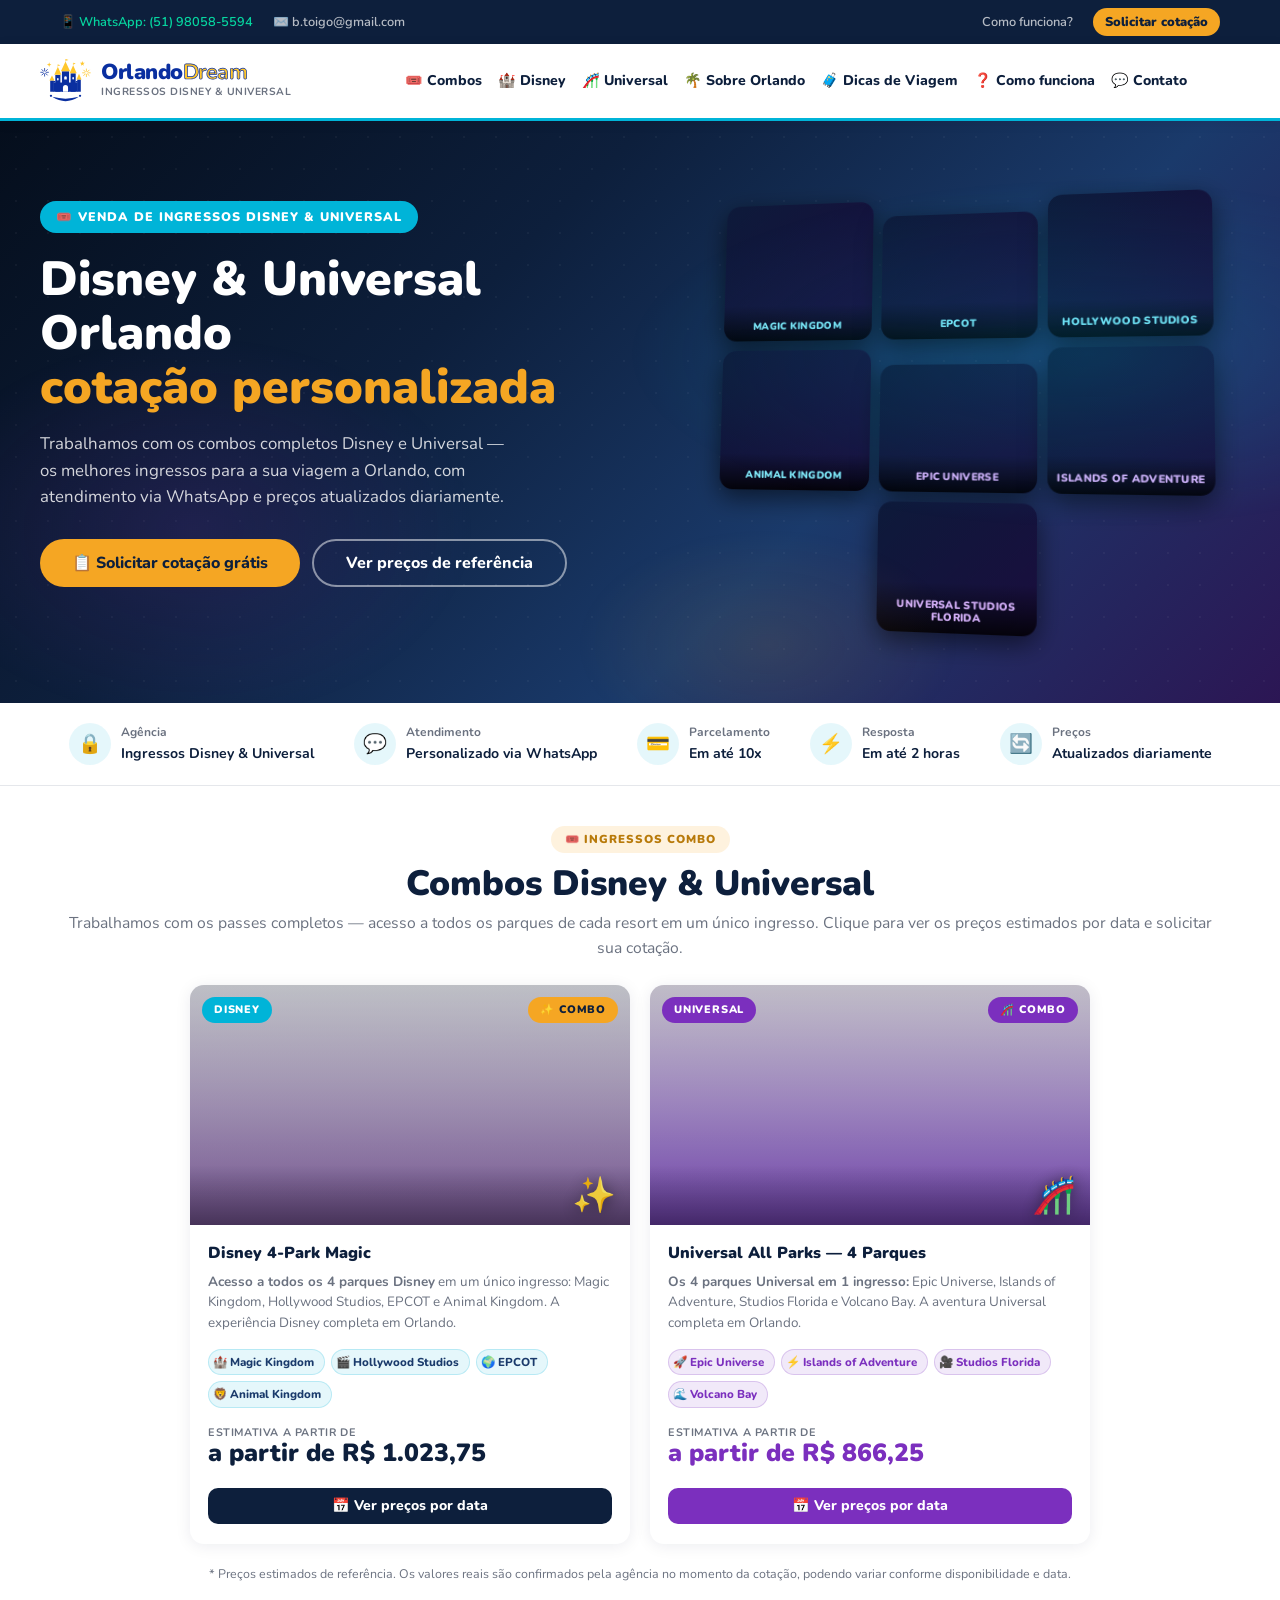
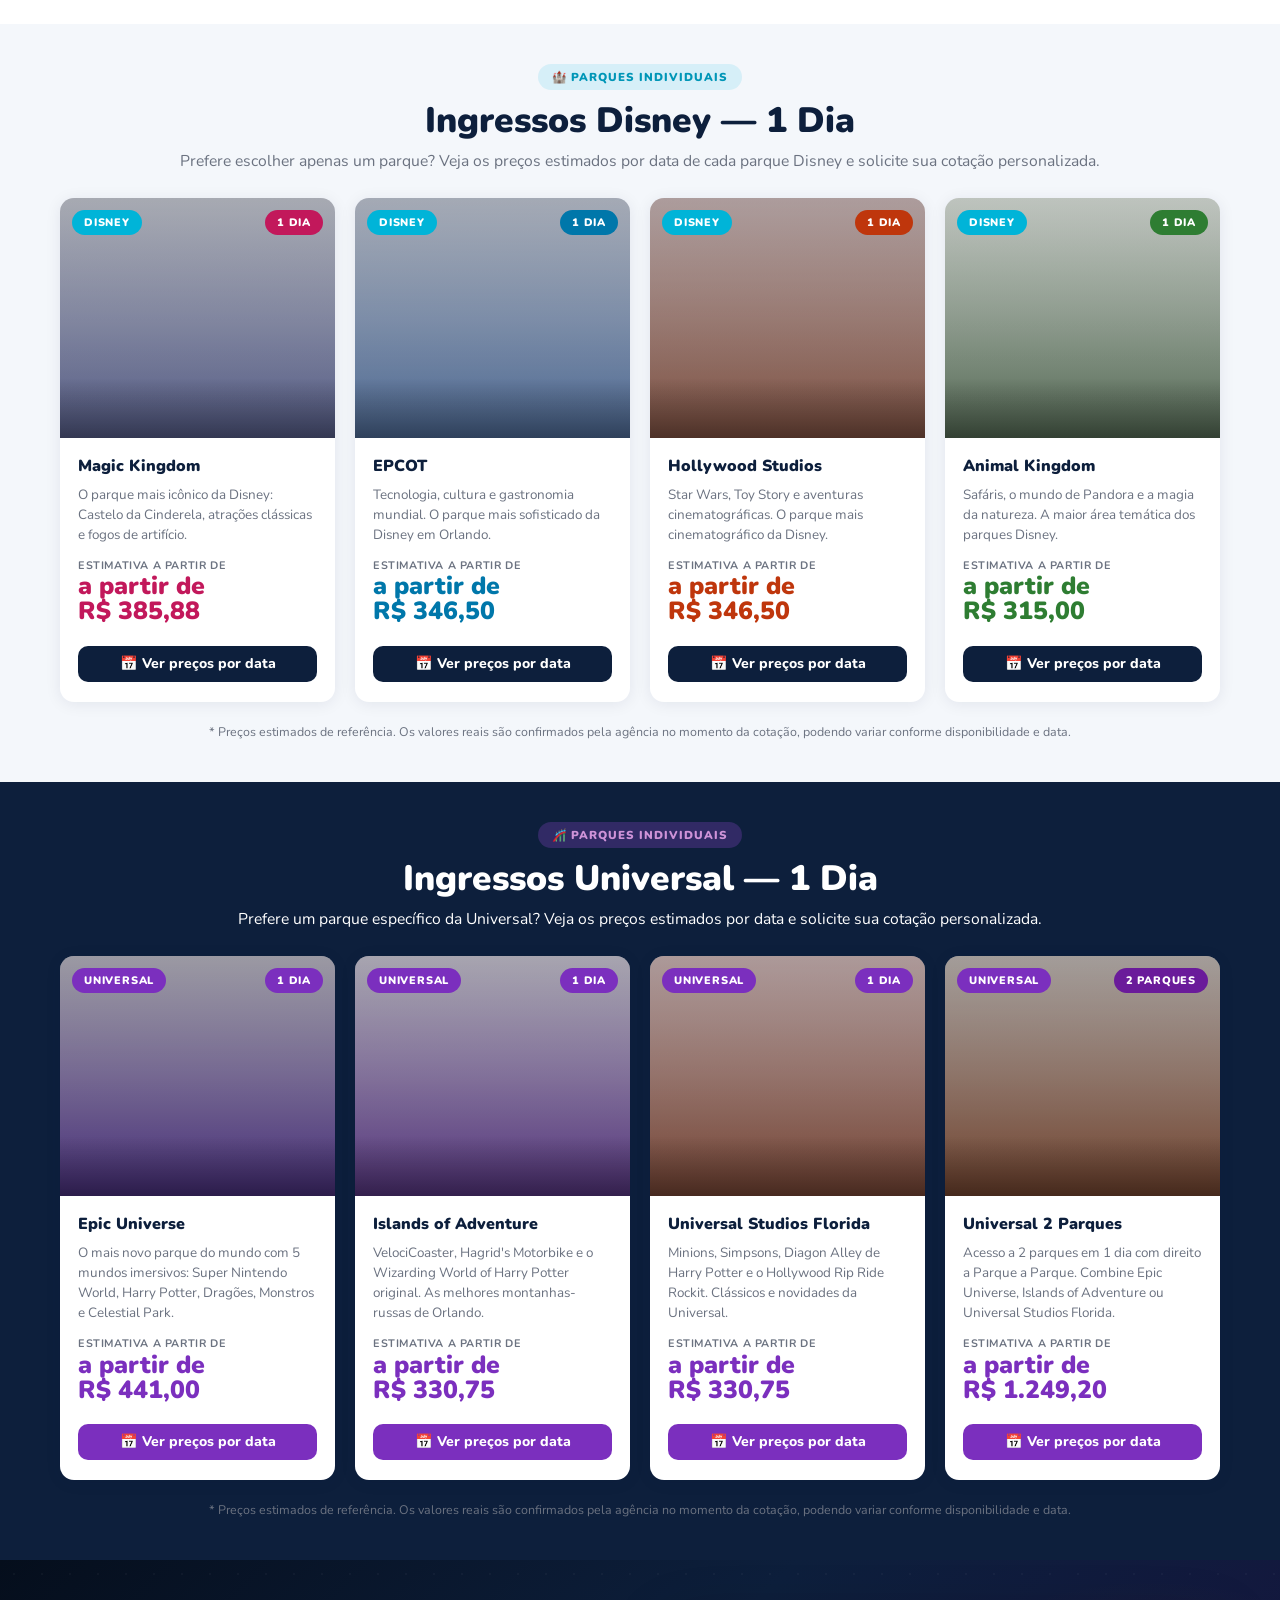
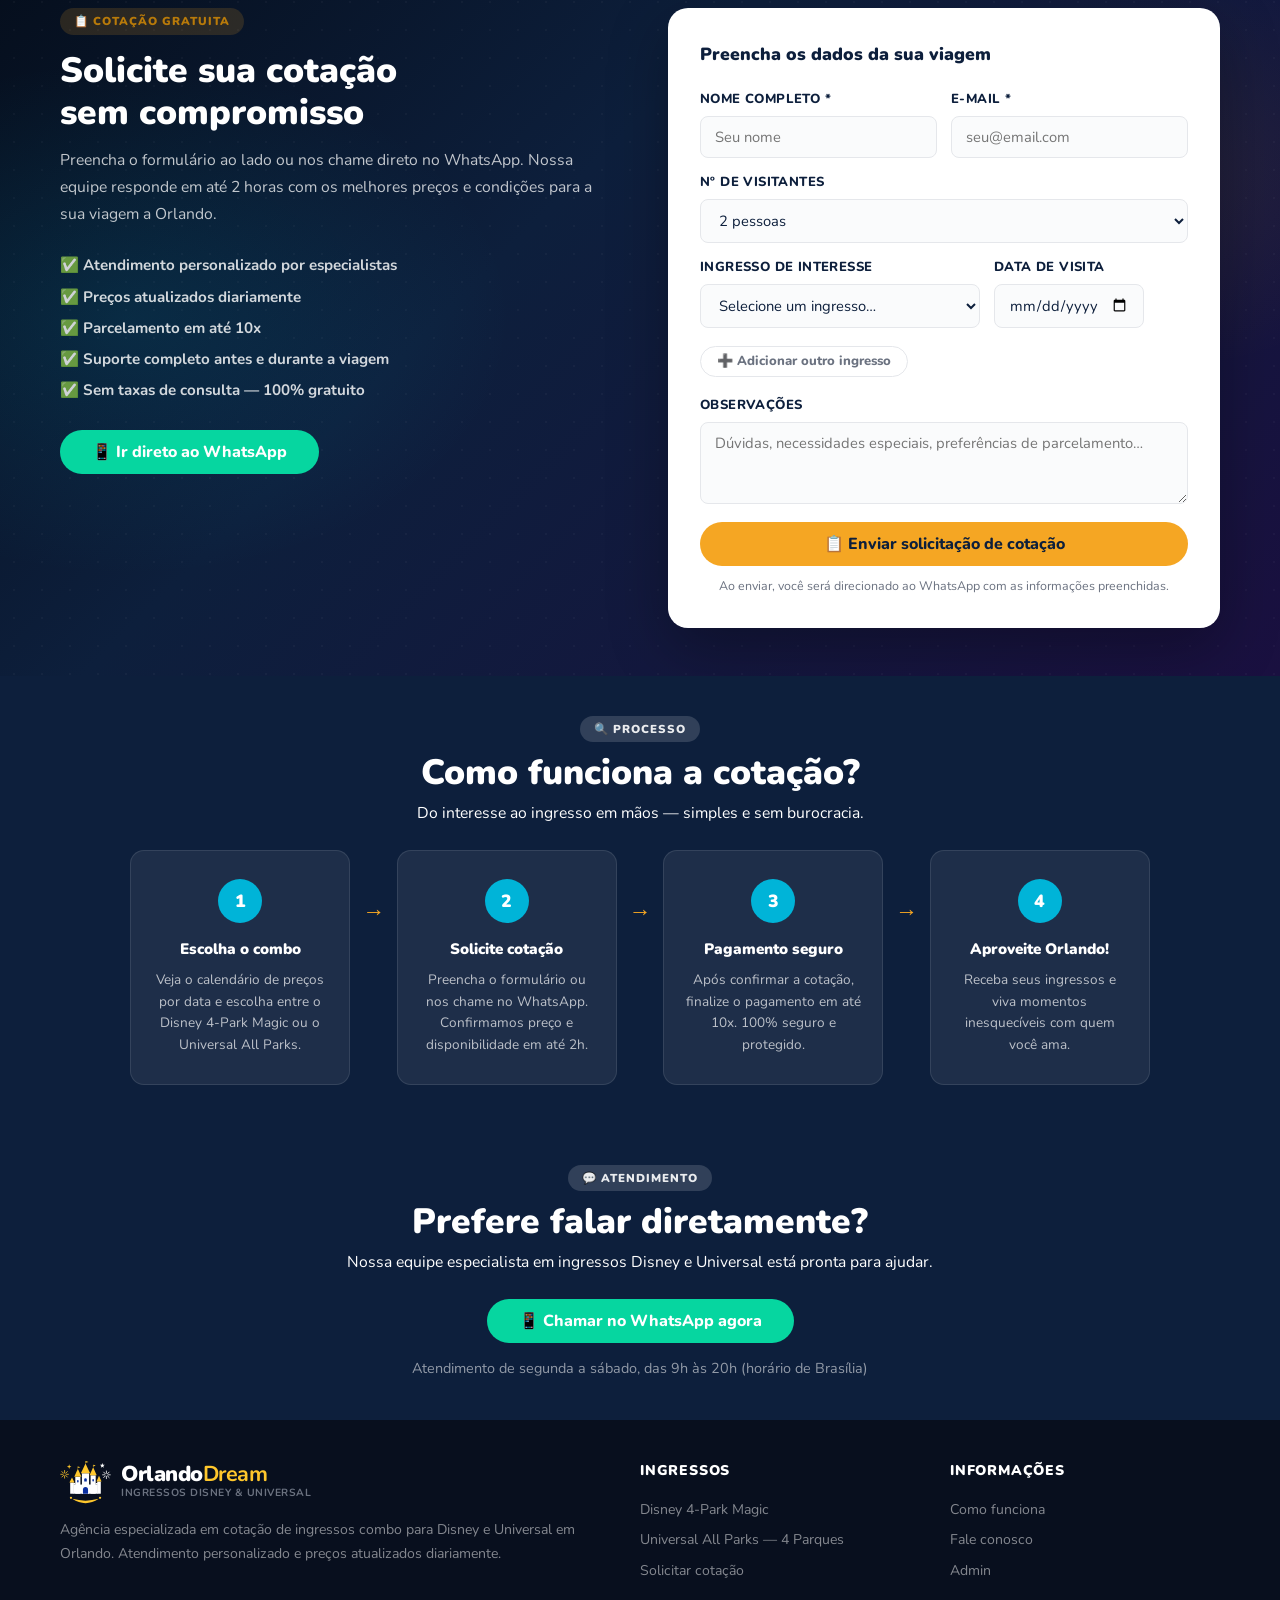
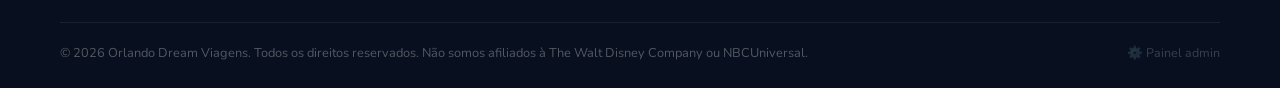
==== commit 8f1792f1: "Nome volta para Orlando Dream (logo castelo+sorriso mantido, textos e arquivos renomeados) Co-Author" ====
--- a/index.html
+++ b/index.html
@@ -3,7 +3,7 @@
 <head>
   <meta charset="UTF-8" />
   <meta name="viewport" content="width=device-width, initial-scale=1.0" />
-  <title>Ingressos Disney e Universal Orlando | Cotação Personalizada — Orlando Happy Viagens</title>
+  <title>Ingressos Disney e Universal Orlando | Cotação Personalizada — Orlando Dream Viagens</title>
   <meta name="description" content="Compre ingressos Disney e Universal em Orlando com cotação personalizada em pontos Azul. Combos completos para os parques, atendimento via WhatsApp e preços atualizados diariamente." />
   <link rel="canonical" href="https://orlando-dream.netlify.app/" />
   <meta property="og:type" content="website" />
@@ -22,7 +22,7 @@
   {
     "@context": "https://schema.org",
     "@type": "TravelAgency",
-    "name": "Orlando Happy Viagens",
+    "name": "Orlando Dream Viagens",
     "url": "https://orlando-dream.netlify.app/",
     "image": "https://orlando-dream.netlify.app/img/magic_kingdom.png",
     "description": "Agência especializada em cotação de ingressos combo para Disney e Universal em Orlando, com atendimento personalizado via WhatsApp e preços atualizados diariamente.",
@@ -71,9 +71,9 @@
   <header class="header">
     <div class="container header-inner">
       <a href="index.html" class="logo">
-        <img class="logo-icon-img" src="img/logo-orlando-happy-claro.svg" alt="Orlando Happy" />
+        <img class="logo-icon-img" src="img/logo-orlando-dream-claro.svg" alt="Orlando Dream" />
         <div>
-          <div class="logo-text">Orlando<strong style="-webkit-text-stroke:.7px #0a2fa0">Happy</strong></div>
+          <div class="logo-text">Orlando<strong style="-webkit-text-stroke:.7px #0a2fa0">Dream</strong></div>
           <div class="logo-sub">Ingressos Disney &amp; Universal</div>
         </div>
       </a>
@@ -632,9 +632,9 @@
       <div class="footer-grid">
         <div class="footer-brand">
           <div class="logo">
-            <img class="logo-icon-img" src="img/logo-orlando-happy-escuro.svg" alt="Orlando Happy" />
+            <img class="logo-icon-img" src="img/logo-orlando-dream-escuro.svg" alt="Orlando Dream" />
             <div>
-              <div class="logo-text" style="color:white">Orlando<strong style="color:#ffc72c">Happy</strong></div>
+              <div class="logo-text" style="color:white">Orlando<strong style="color:#ffc72c">Dream</strong></div>
               <div class="logo-sub">Ingressos Disney &amp; Universal</div>
             </div>
           </div>
@@ -654,7 +654,7 @@
         </div>
       </div>
       <div class="footer-bottom">
-        <span class="footer-copy">© 2026 Orlando Happy Viagens. Todos os direitos reservados. Não somos afiliados à The Walt Disney Company ou NBCUniversal.</span>
+        <span class="footer-copy">© 2026 Orlando Dream Viagens. Todos os direitos reservados. Não somos afiliados à The Walt Disney Company ou NBCUniversal.</span>
         <a href="admin.html" class="footer-admin">⚙️ Painel admin</a>
       </div>
     </div>
--- a/style.css
+++ b/style.css
@@ -1,5 +1,5 @@
 /* ============================================
-   Orlando Happy — Stylesheet v2
+   Orlando Dream — Stylesheet v2
    Inspirado em VPD Travel + Tio Orlando
    ============================================ */
 
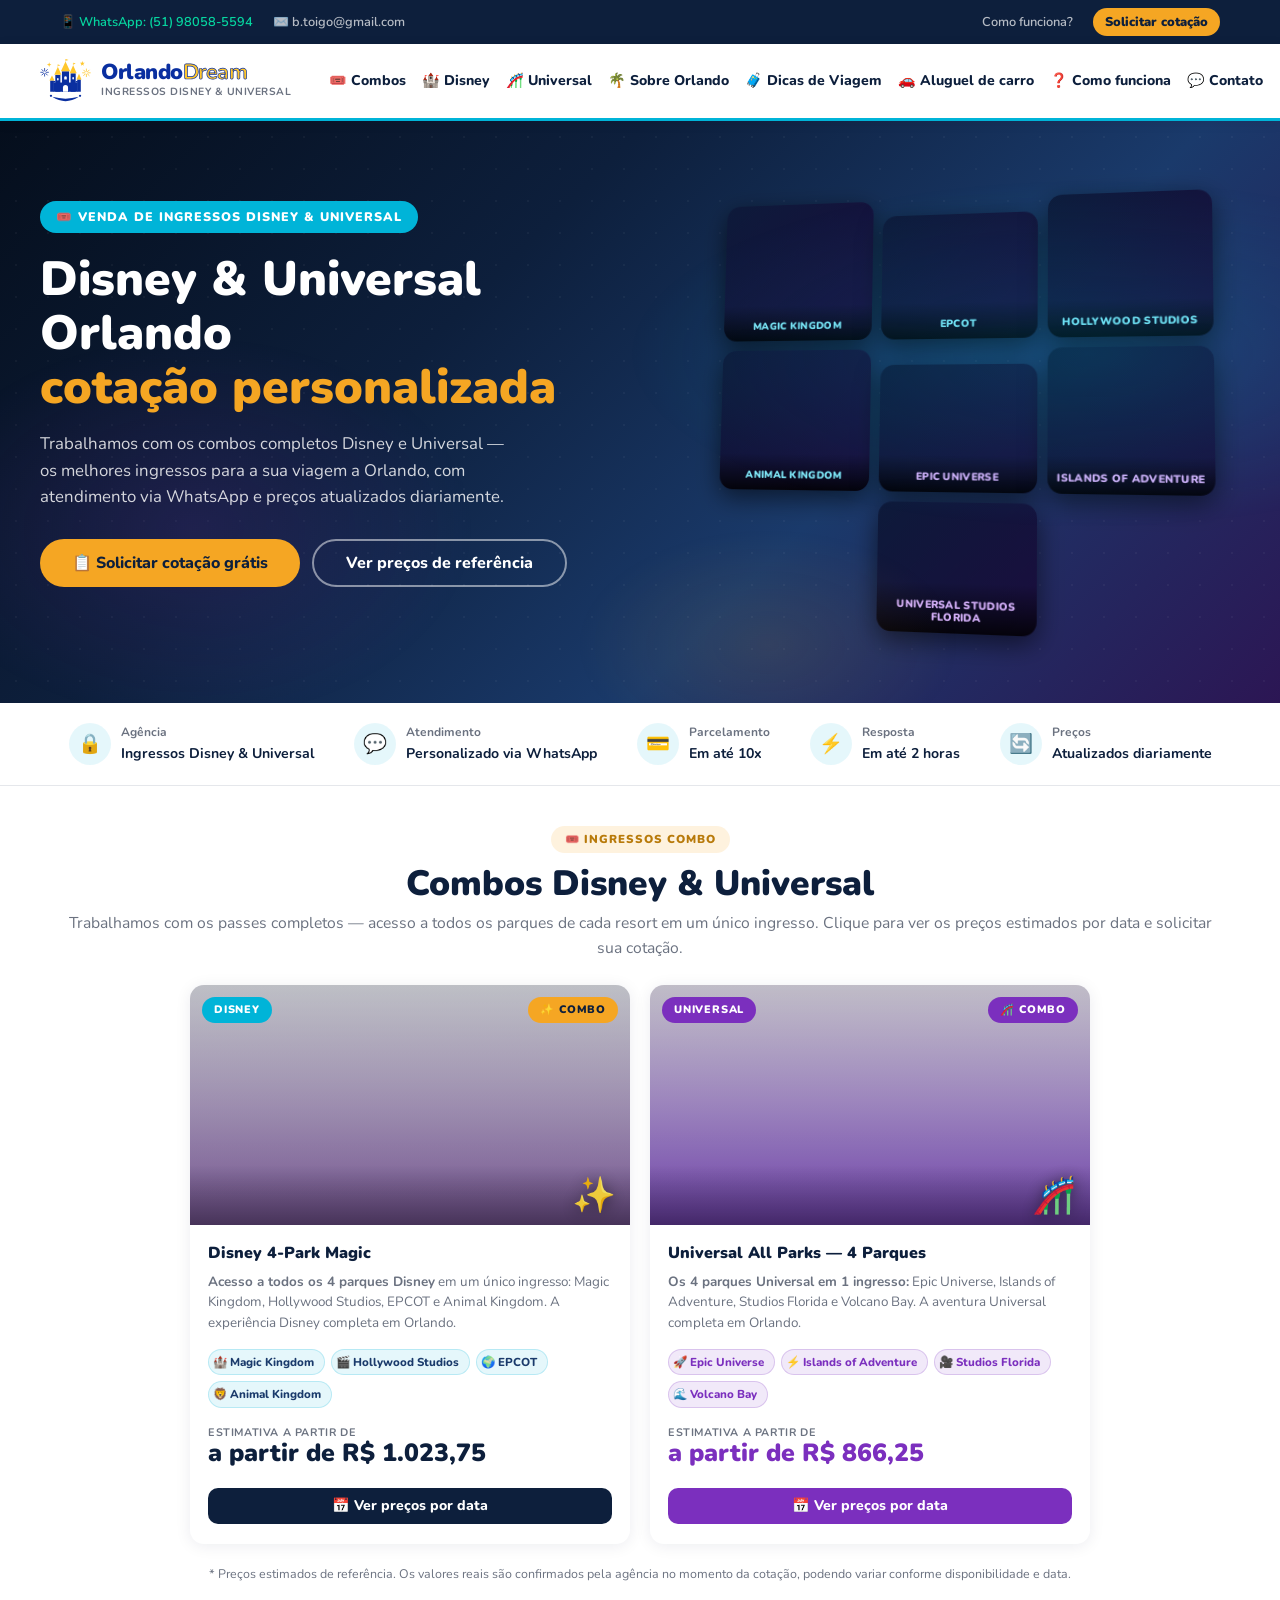
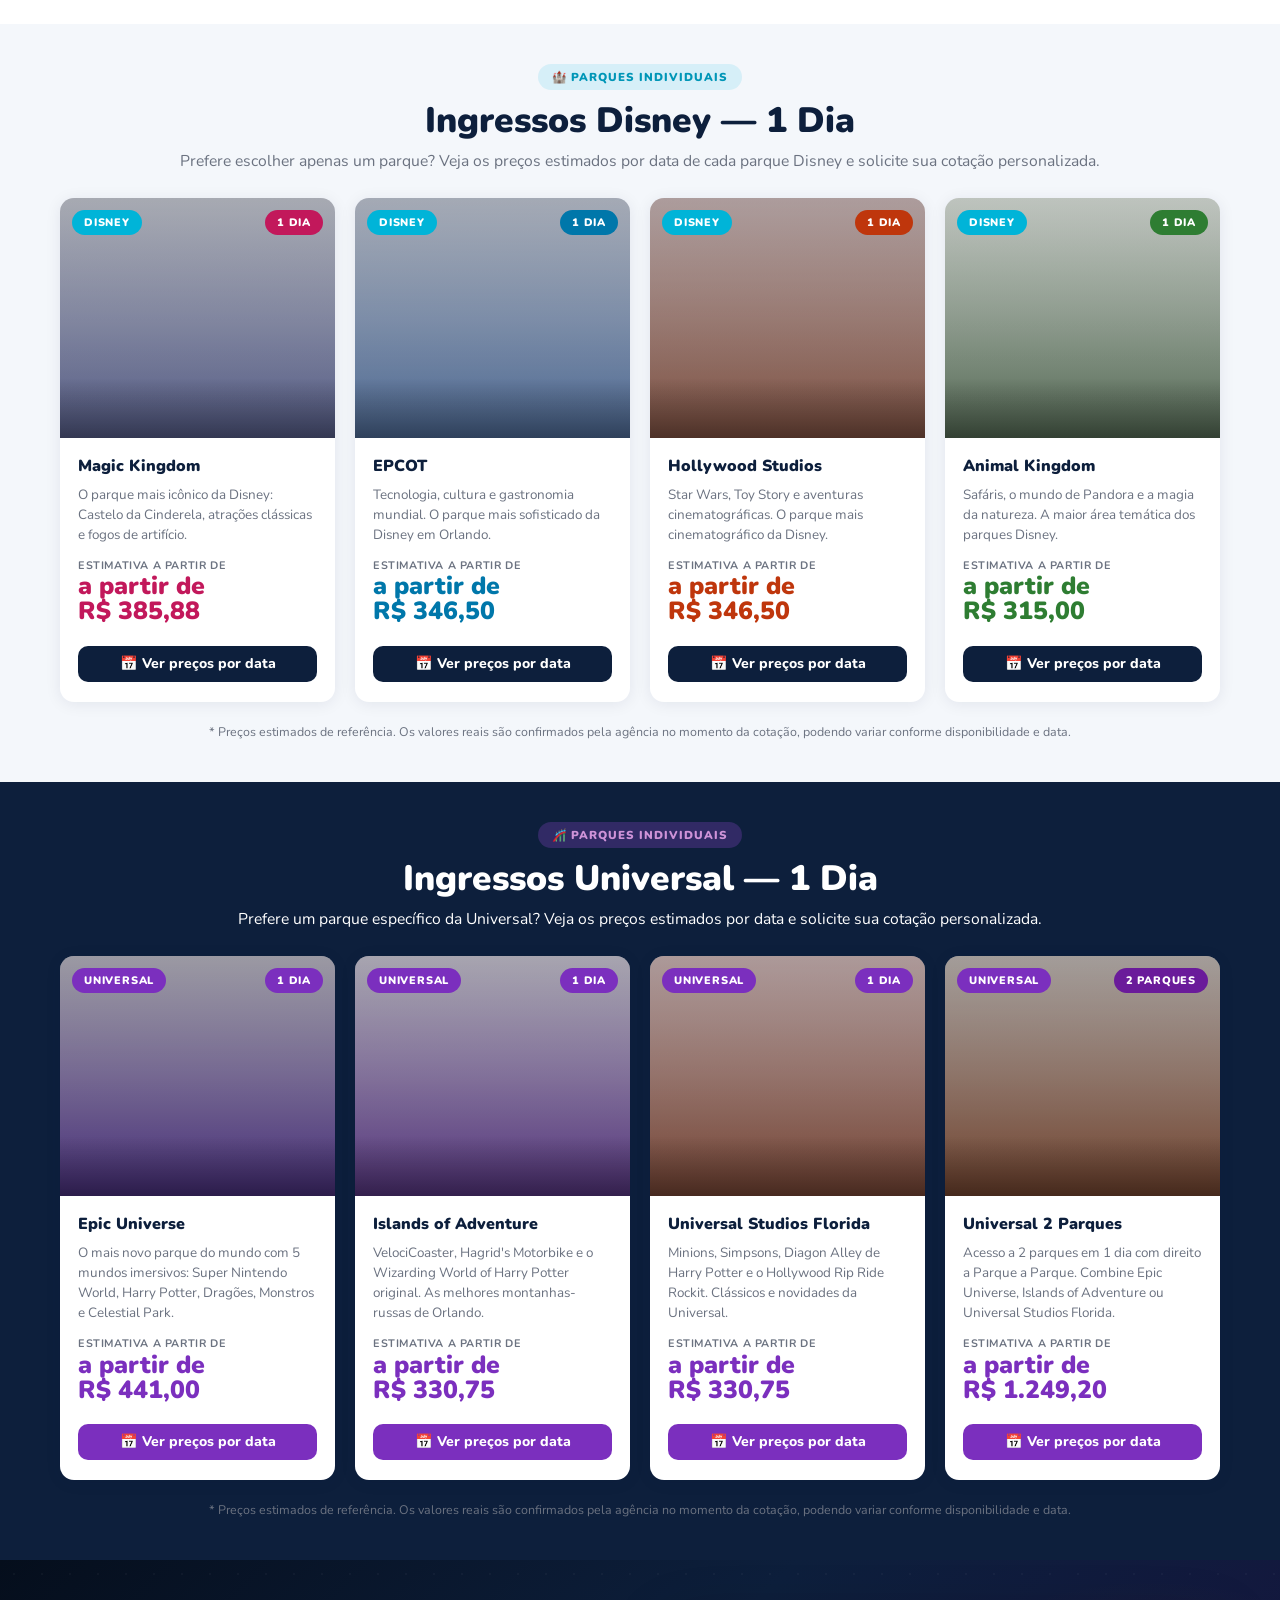
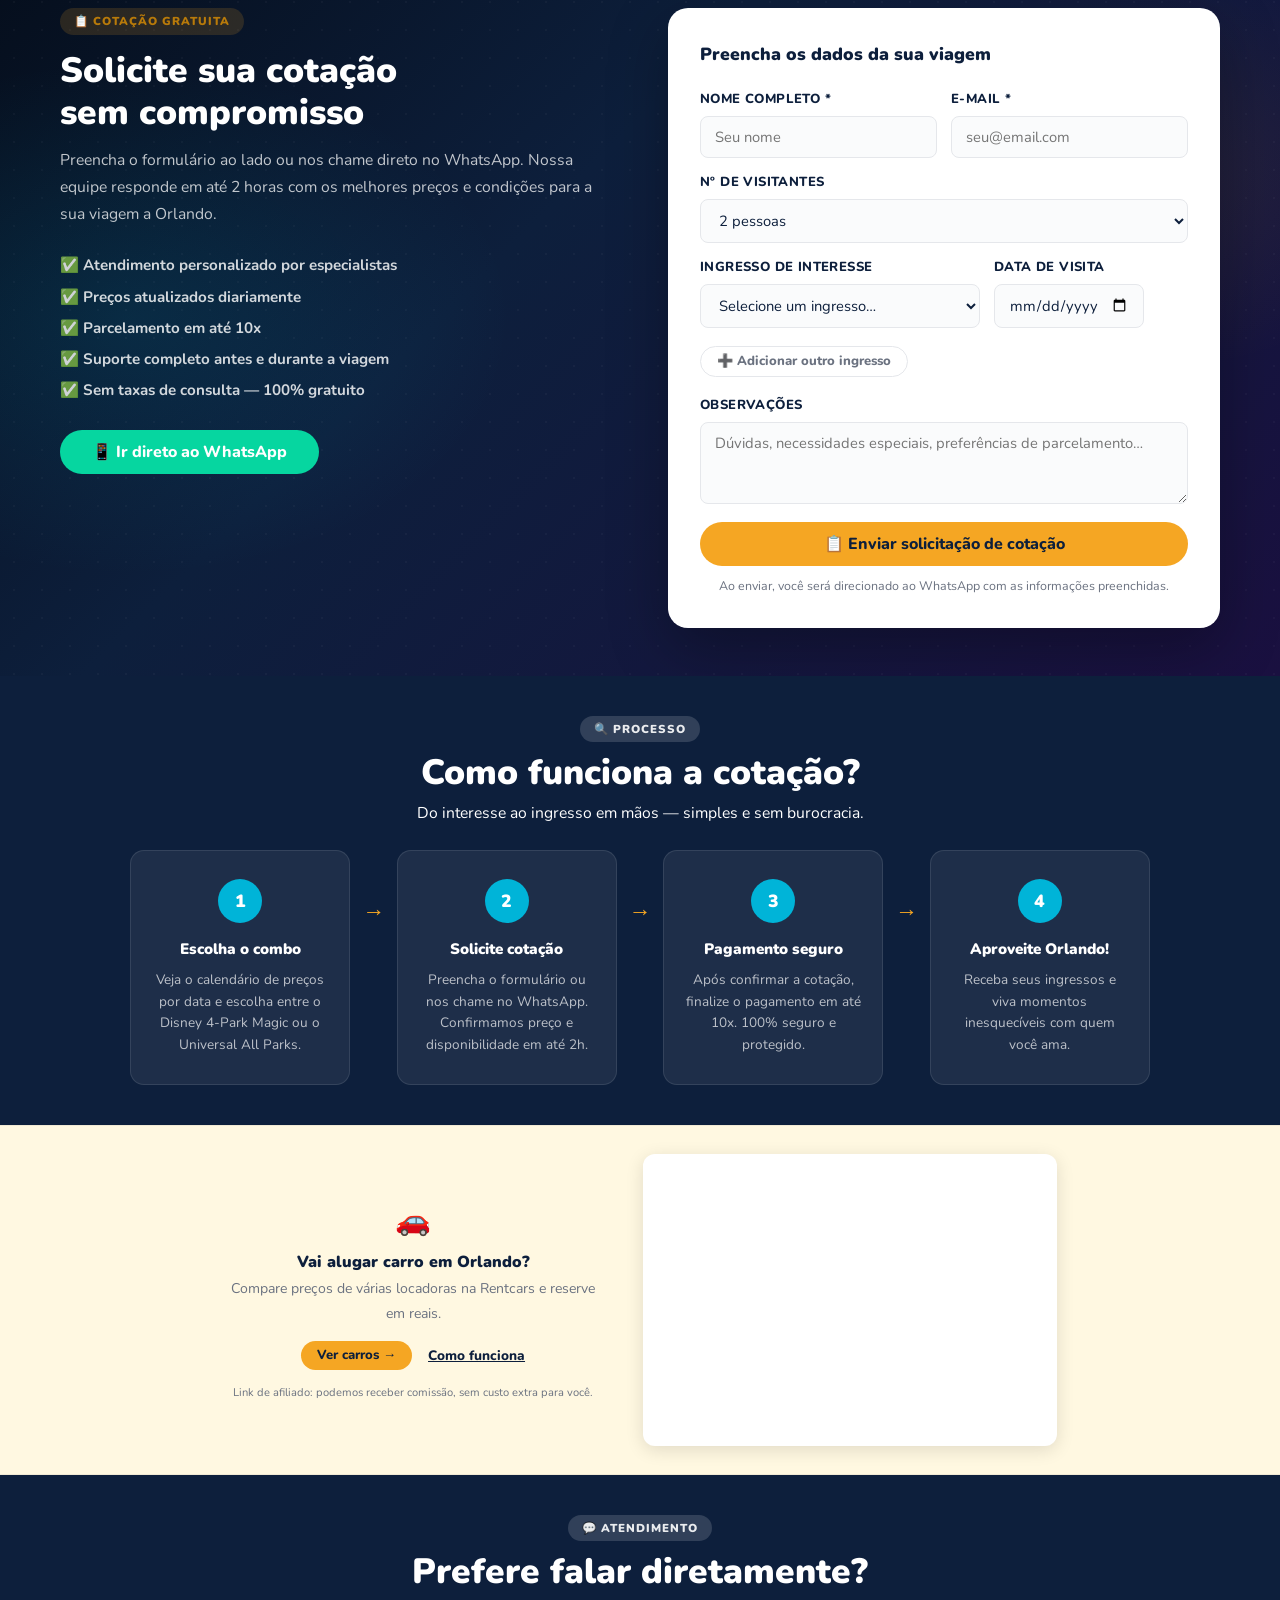
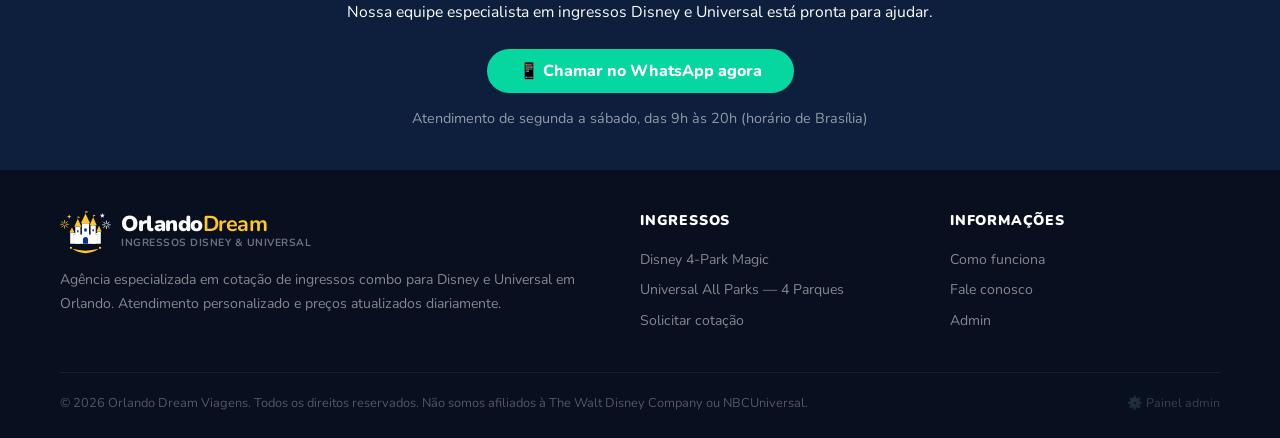
==== commit 2a9df49f: "Afiliado Rentcars: widget e links na pagina de aluguel de carro (cupom removido), faixa com widget e" ====
--- a/index.html
+++ b/index.html
@@ -86,6 +86,7 @@
         <a href="#ingressos-individuais-universal" style="font-weight:800;font-size:.88rem;color:var(--navy);white-space:nowrap;">🎢 Universal</a>
         <a href="sobre-orlando.html"               style="font-weight:800;font-size:.88rem;color:var(--navy);white-space:nowrap;">🌴 Sobre Orlando</a>
         <a href="dicas-viagem.html"                style="font-weight:800;font-size:.88rem;color:var(--navy);white-space:nowrap;">🧳 Dicas de Viagem</a>
+        <a href="#aluguel-carro"                   style="font-weight:800;font-size:.88rem;color:var(--navy);white-space:nowrap;">🚗 Aluguel de carro</a>
         <a href="#como-funciona"                   style="font-weight:800;font-size:.88rem;color:var(--navy);white-space:nowrap;">❓ Como funciona</a>
         <a href="#contato"                         style="font-weight:800;font-size:.88rem;color:var(--navy);white-space:nowrap;">💬 Contato</a>
       </nav>
@@ -607,6 +608,45 @@
         </div>
       </div>
     </div>
+  </section>
+
+  <!-- ===== DESTAQUE: ALUGUEL DE CARRO (afiliado Rentcars) ===== -->
+  <section class="section-carro" id="aluguel-carro">
+    <div class="container carro-strip">
+      <div class="carro-strip-left">
+        <div class="carro-strip-text">
+          <span class="carro-strip-icon">🚗</span>
+          <div>
+            <strong>Vai alugar carro em Orlando?</strong>
+            <span>Compare preços de várias locadoras na Rentcars e reserve em reais.</span>
+          </div>
+        </div>
+        <div class="carro-strip-actions">
+          <a class="btn btn-gold btn-sm" href="https://www.rentcars.com/pt-br/?requestorid=11034&amp;utm_source=orlando-dream.netlify.app&amp;utm_medium=afiliado-link" target="_blank" rel="sponsored nofollow noopener">Ver carros →</a>
+          <a class="carro-strip-more" href="dica-aluguel-carro-eua.html">Como funciona</a>
+        </div>
+        <p class="carro-strip-aviso">Link de afiliado: podemos receber comissão, sem custo extra para você.</p>
+      </div>
+      <div class="carro-widget" id="carro-widget" data-src="https://widgets.rentcars.com/widget-v13.html?requestor=11034&amp;locale=pt-br&amp;utm_source=orlando-dream.netlify.app&amp;utm_medium=afiliado-widget"></div>
+    </div>
+    <script>
+      // Carrega o widget da Rentcars só quando a faixa aparece na tela (não pesa o início da página)
+      (function () {
+        var box = document.getElementById('carro-widget');
+        if (!box) return;
+        function load() {
+          if (box.firstChild) return;
+          var o = document.createElement('object');
+          o.data = box.dataset.src; o.width = 600; o.height = 400;
+          o.setAttribute('aria-label', 'Busca de aluguel de carro Rentcars');
+          box.appendChild(o);
+        }
+        if ('IntersectionObserver' in window) {
+          var io = new IntersectionObserver(function (e) { if (e[0].isIntersecting) { load(); io.disconnect(); } }, { rootMargin: '300px' });
+          io.observe(box);
+        } else { load(); }
+      })();
+    </script>
   </section>
 
   <!-- ===== CONTATO ===== -->
--- a/style.css
+++ b/style.css
@@ -193,6 +193,28 @@
 .section-white  { background: var(--white); }
 .section-light  { background: var(--bg); }
 .section-navy   { background: var(--navy); }
+
+/* Faixa de destaque: aluguel de carro (afiliado) */
+.section-carro { background: #fff8e1; border-top: 1px solid rgba(0,0,0,.06); border-bottom: 1px solid rgba(0,0,0,.06); padding: 28px 0; scroll-margin-top: 90px; }
+.carro-strip { display: flex; flex-wrap: wrap; align-items: center; justify-content: center; gap: 16px 40px; text-align: center; }
+.carro-strip-left { flex: 0 1 380px; display: flex; flex-direction: column; align-items: center; gap: 14px; }
+.carro-widget {
+  width: 414px; height: 292px; max-width: 100%; flex: 0 0 auto;
+  background: #fff; border-radius: 12px; overflow: hidden; position: relative;
+  box-shadow: 0 4px 18px rgba(0,0,0,.12);
+}
+.carro-widget object { display: block; width: 600px; height: 400px; border: 0; transform: scale(.69); transform-origin: top left; }
+@media (max-width: 400px) {
+  .carro-widget { width: 300px; height: 214px; }
+  .carro-widget object { transform: scale(.5); }
+}
+.carro-strip-text { display: flex; flex-direction: column; align-items: center; gap: 6px; }
+.carro-strip-icon { font-size: 1.8rem; }
+.carro-strip-text strong { display: block; color: var(--navy); font-weight: 900; font-size: 1rem; }
+.carro-strip-text span:not(.carro-strip-icon) { color: var(--muted); font-size: .88rem; }
+.carro-strip-actions { display: flex; align-items: center; justify-content: center; gap: 16px; }
+.carro-strip-more { color: var(--navy); font-weight: 800; font-size: .85rem; text-decoration: underline; }
+.carro-strip-aviso { margin: 0; font-size: .7rem; color: var(--muted); }
 .section-teal   { background: linear-gradient(135deg, #0D3B55, #005F73); }
 
 .section-header { margin-bottom: 24px; }
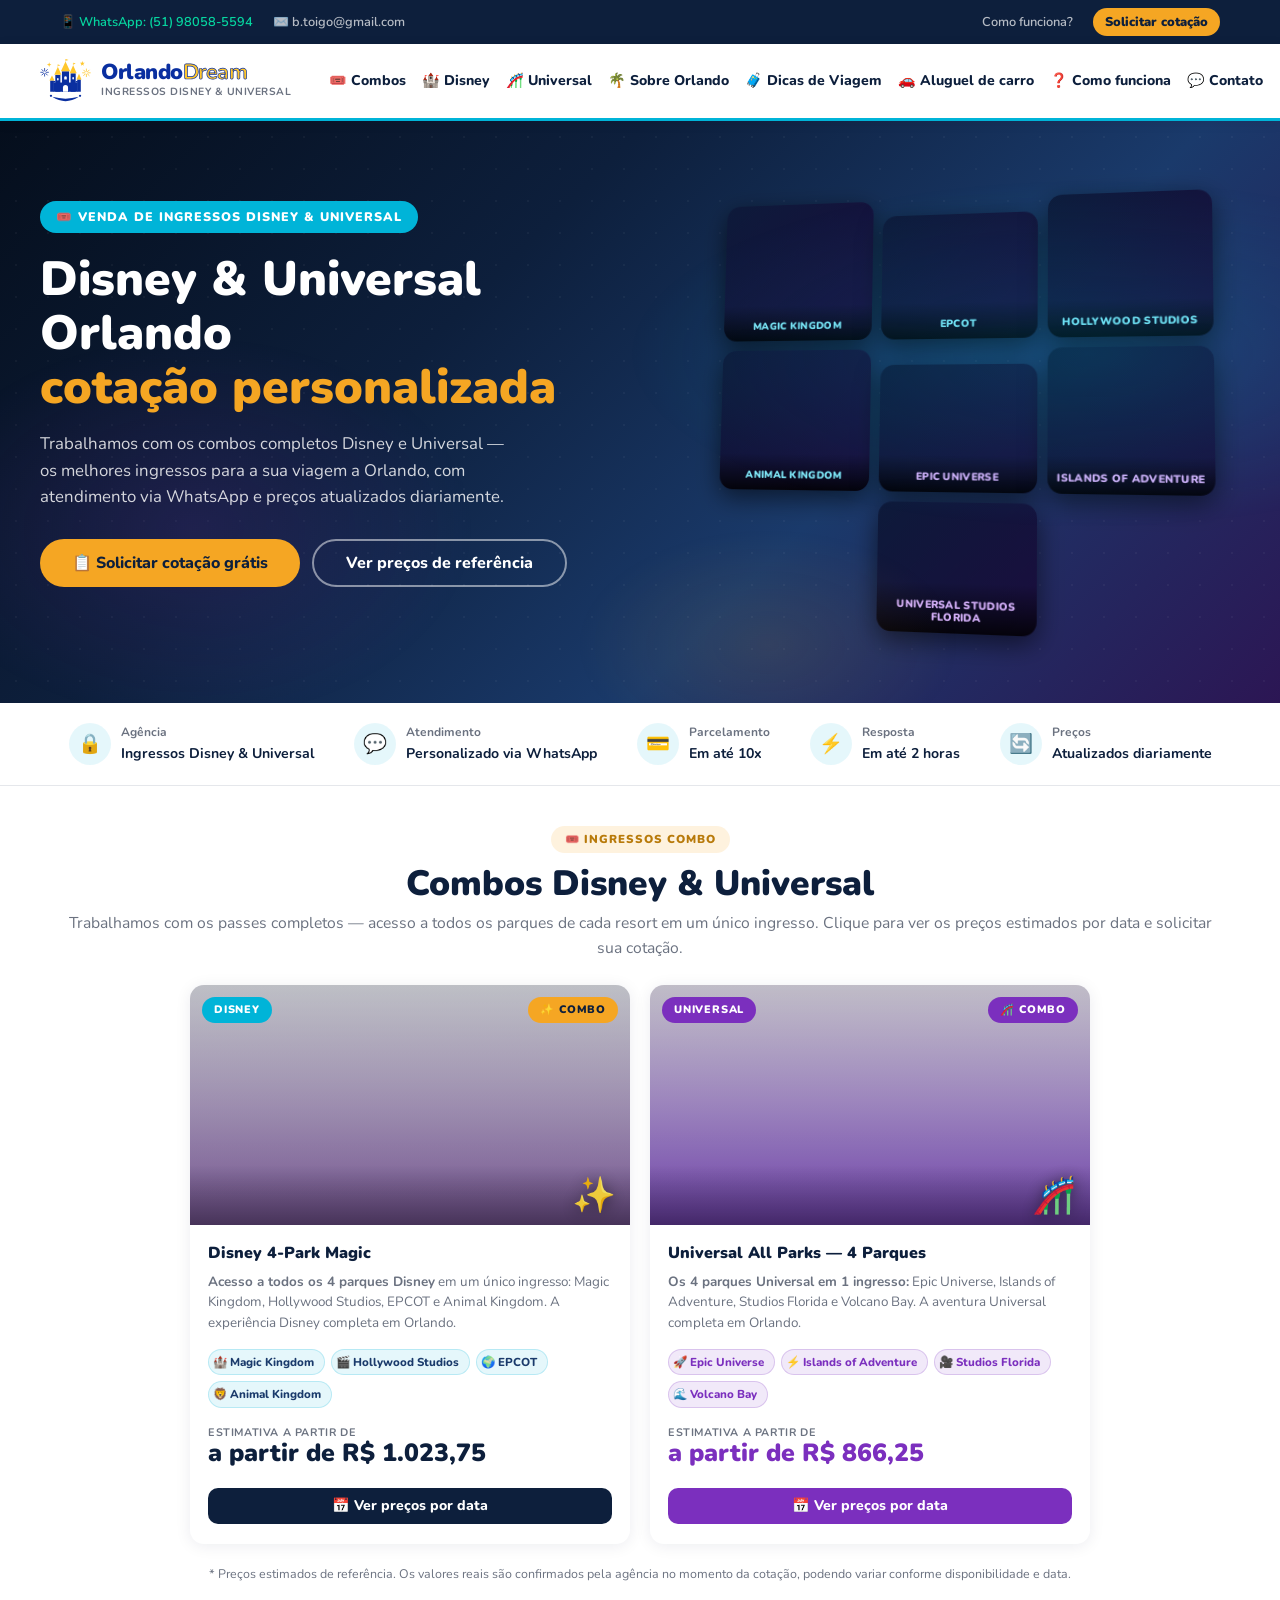
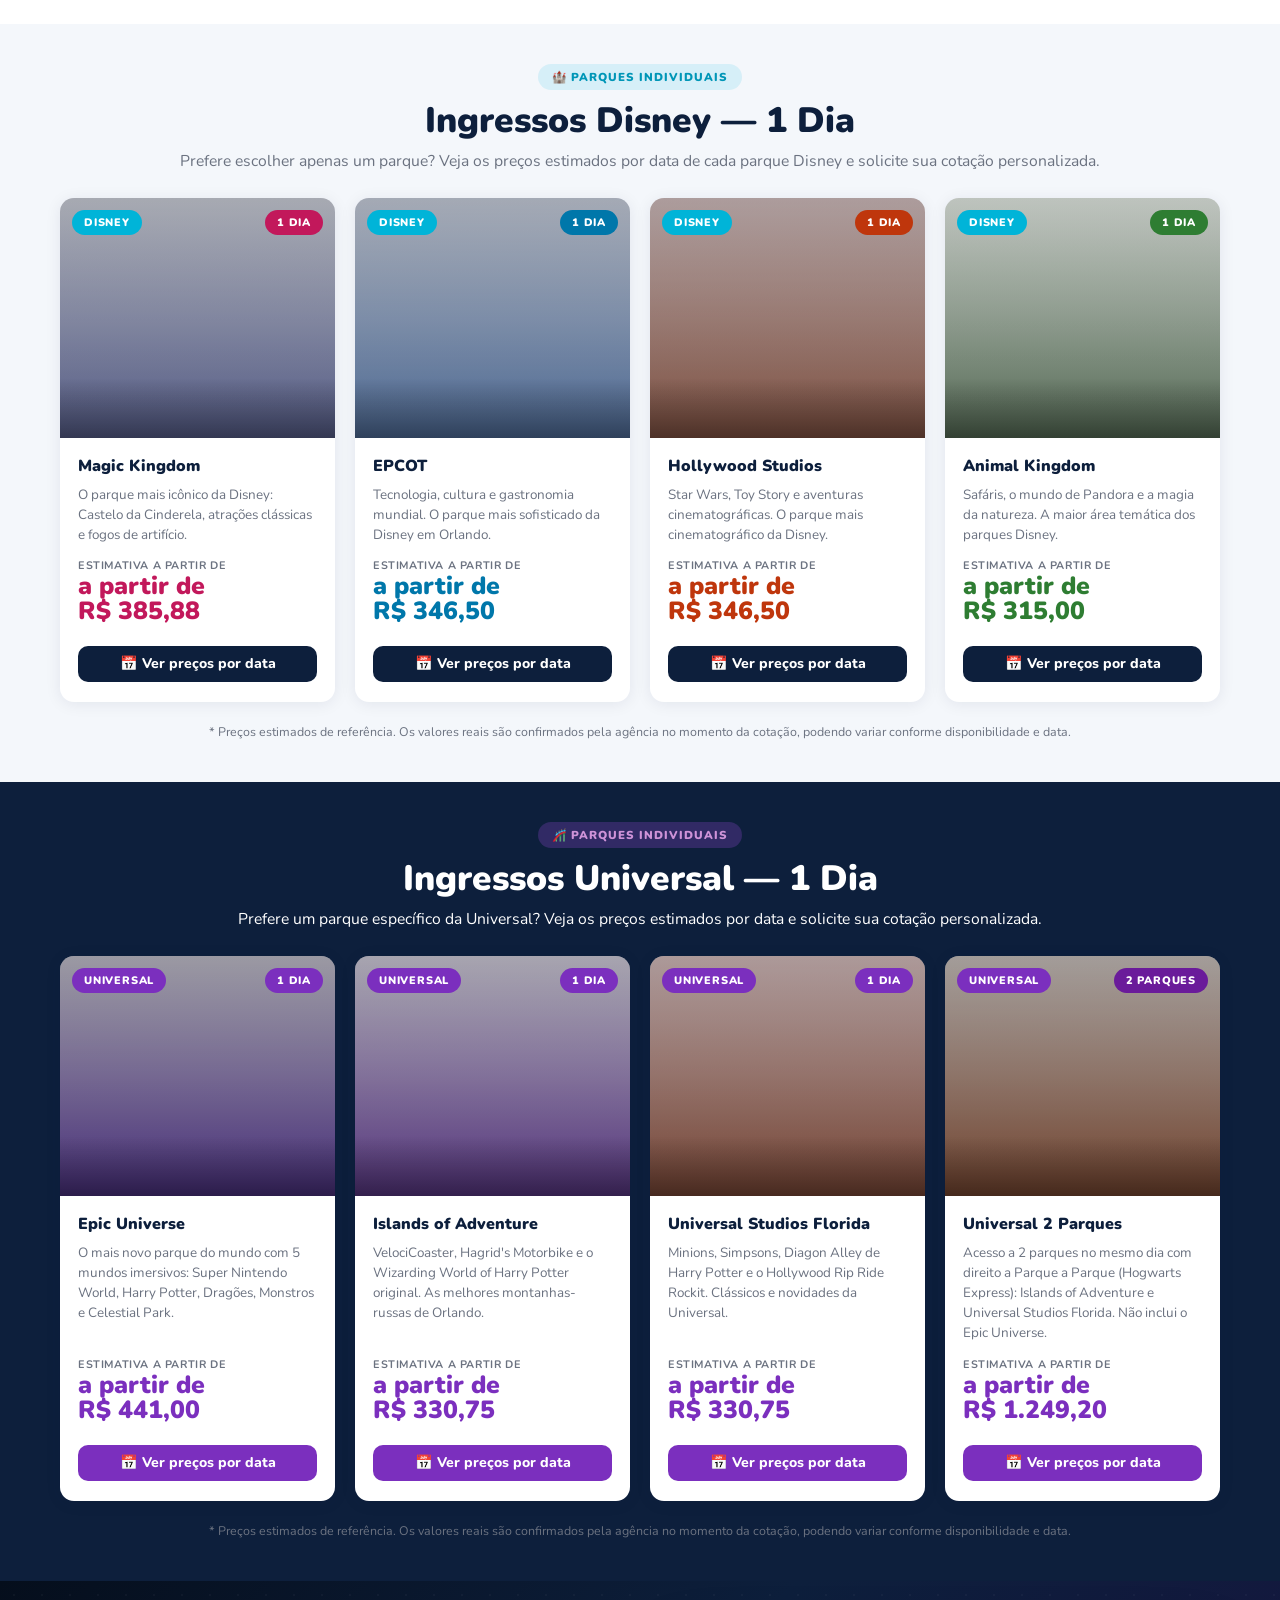
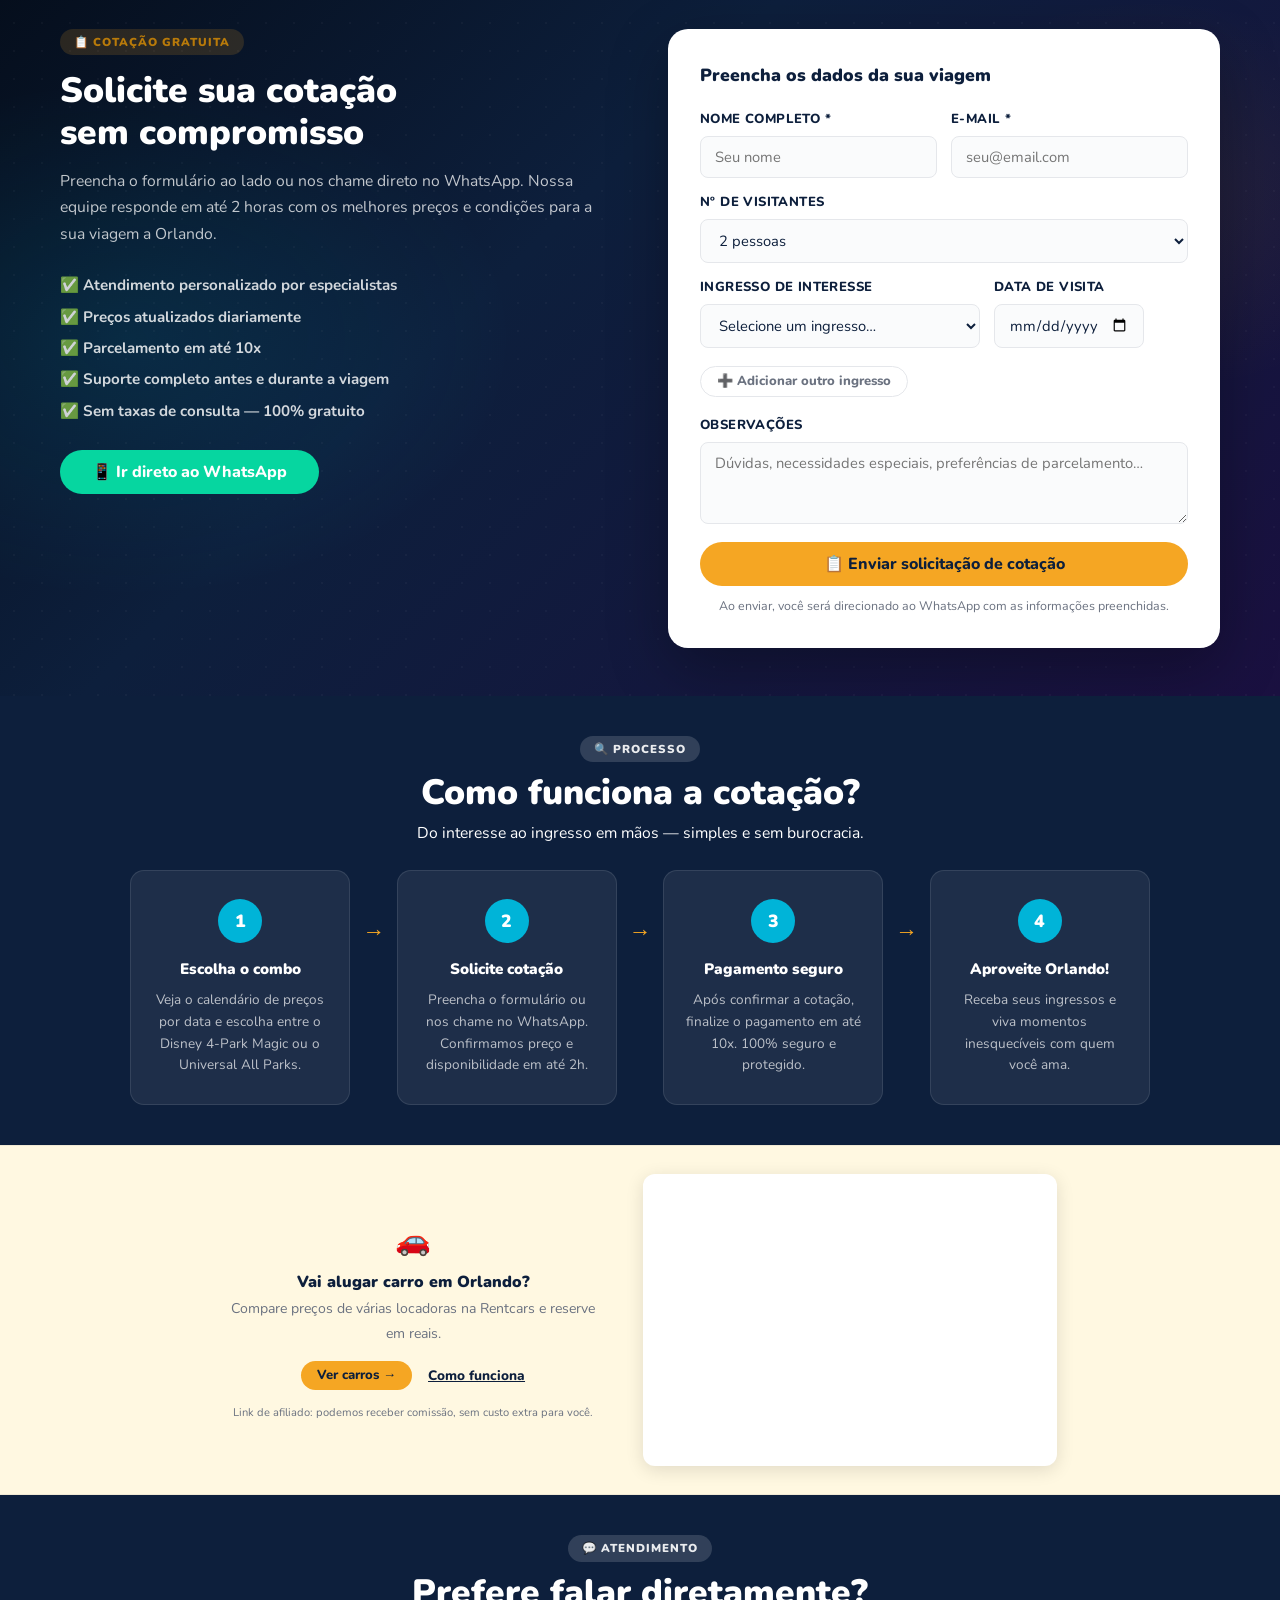
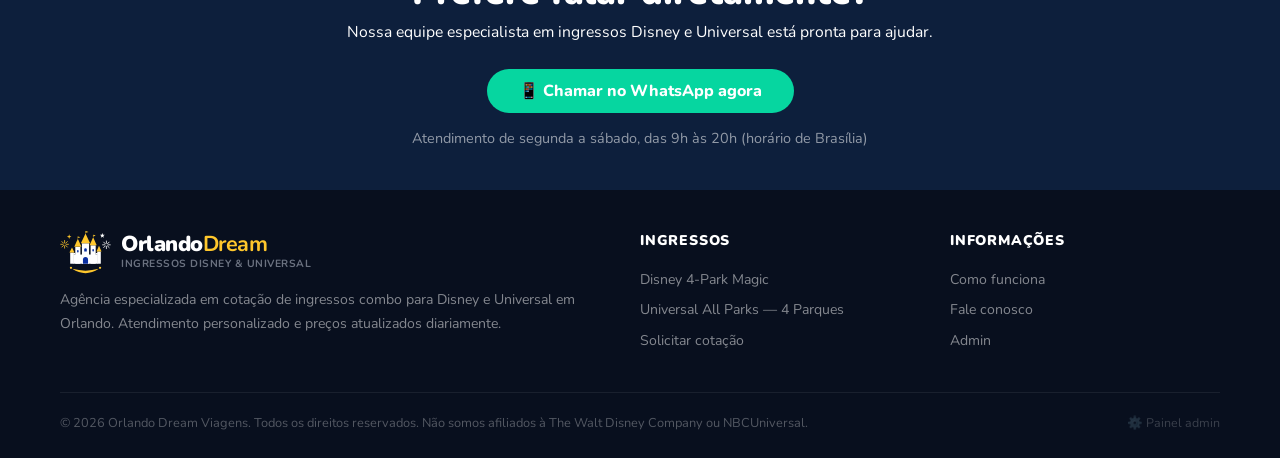
==== commit b4674333: "Corrige descricao do Universal 2 Parques: nao inclui Epic Universe" ====
--- a/index.html
+++ b/index.html
@@ -435,7 +435,7 @@
           </div>
           <div class="card-body">
             <h3>Universal 2 Parques</h3>
-            <p class="card-desc">Acesso a 2 parques em 1 dia com direito a Parque a Parque. Combine Epic Universe, Islands of Adventure ou Universal Studios Florida.</p>
+            <p class="card-desc">Acesso a 2 parques no mesmo dia com direito a Parque a Parque (Hogwarts Express): Islands of Adventure e Universal Studios Florida. Não inclui o Epic Universe.</p>
             <div class="card-price-row">
               <div class="price-block">
                 <div class="price-from">Estimativa a partir de</div>
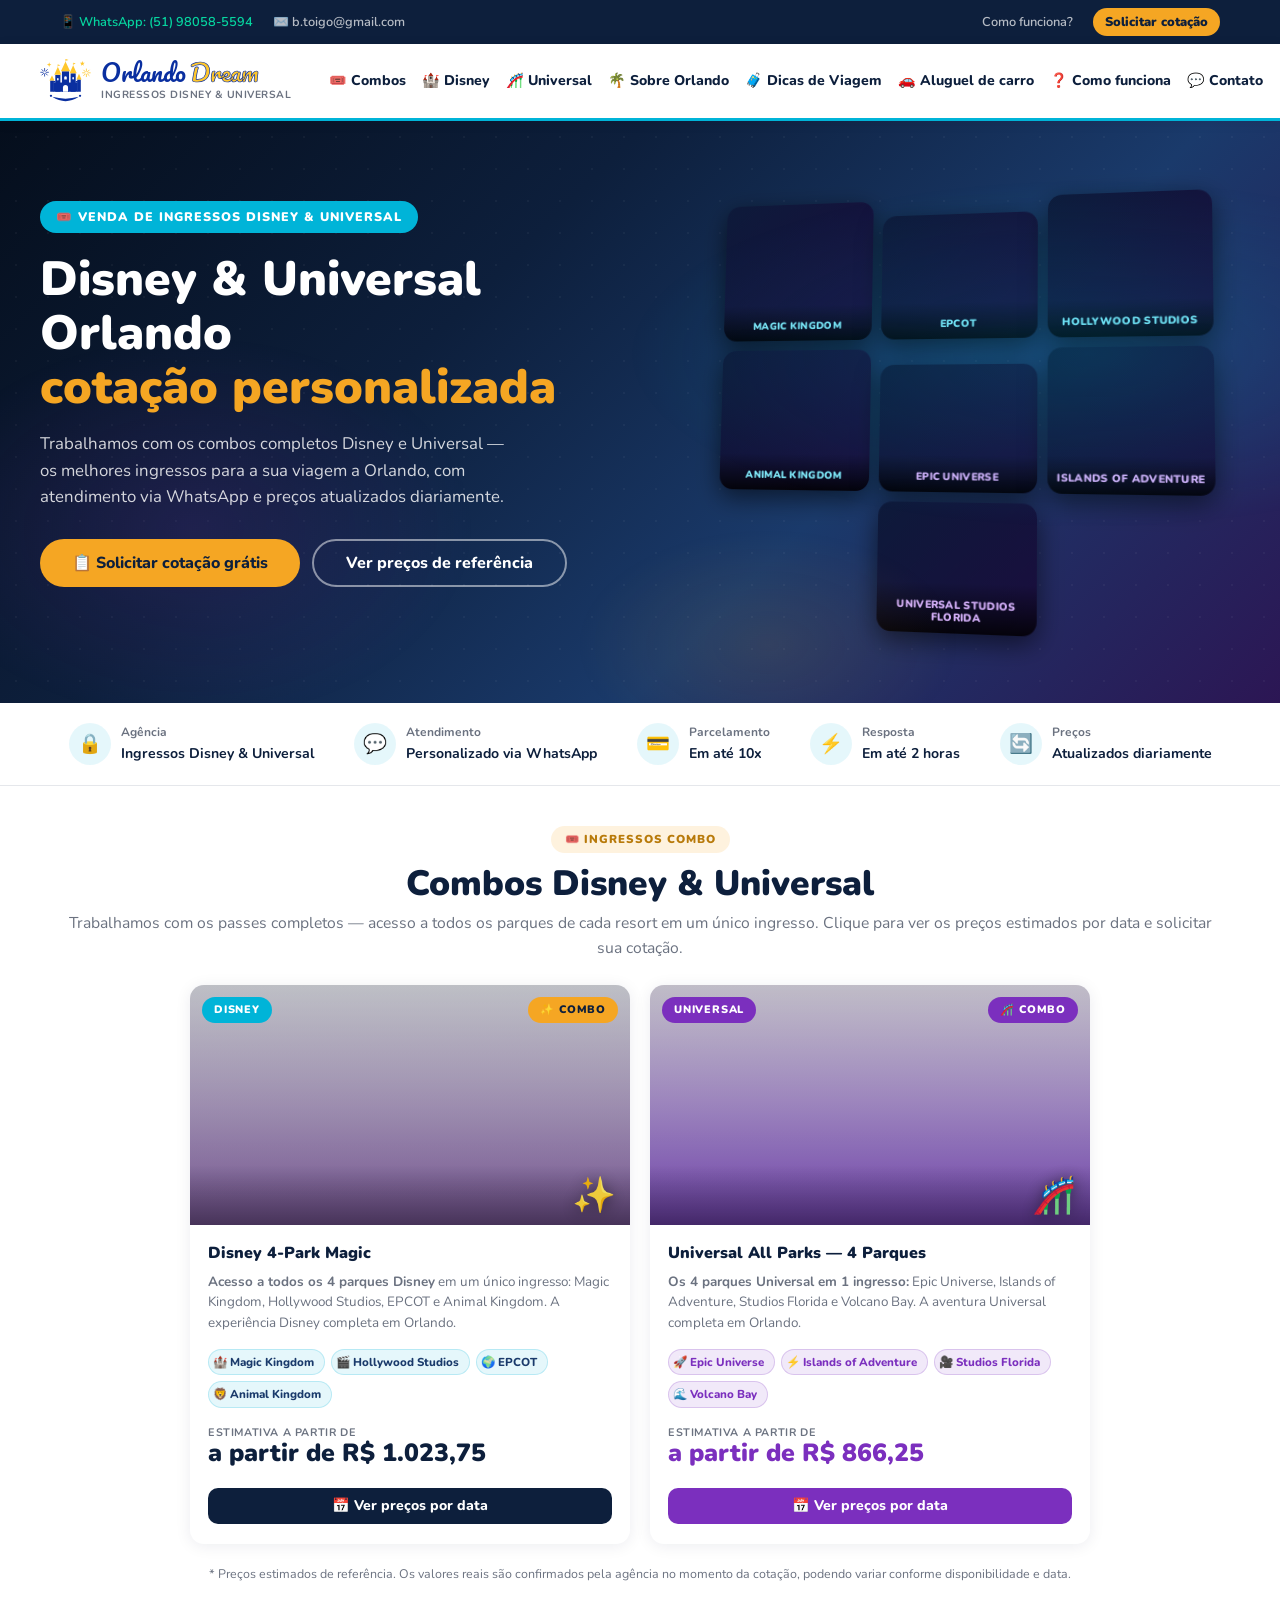
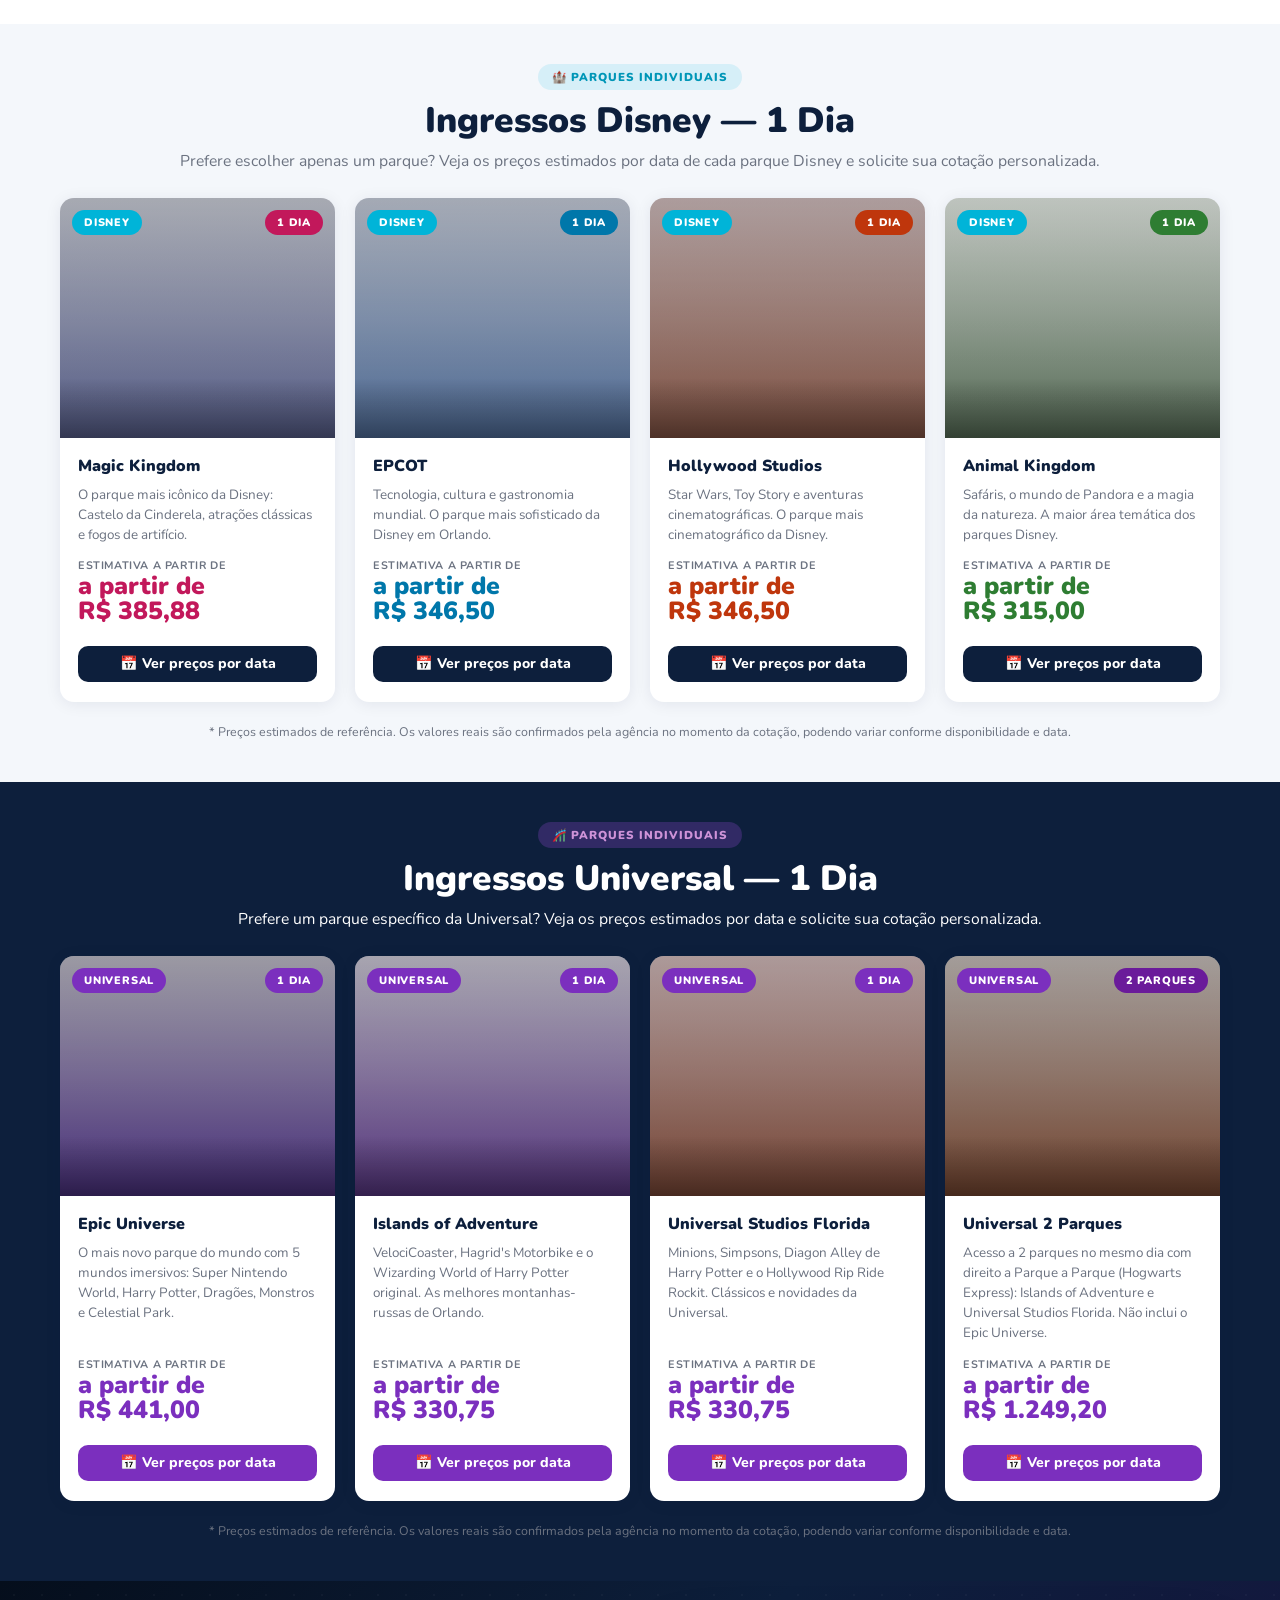
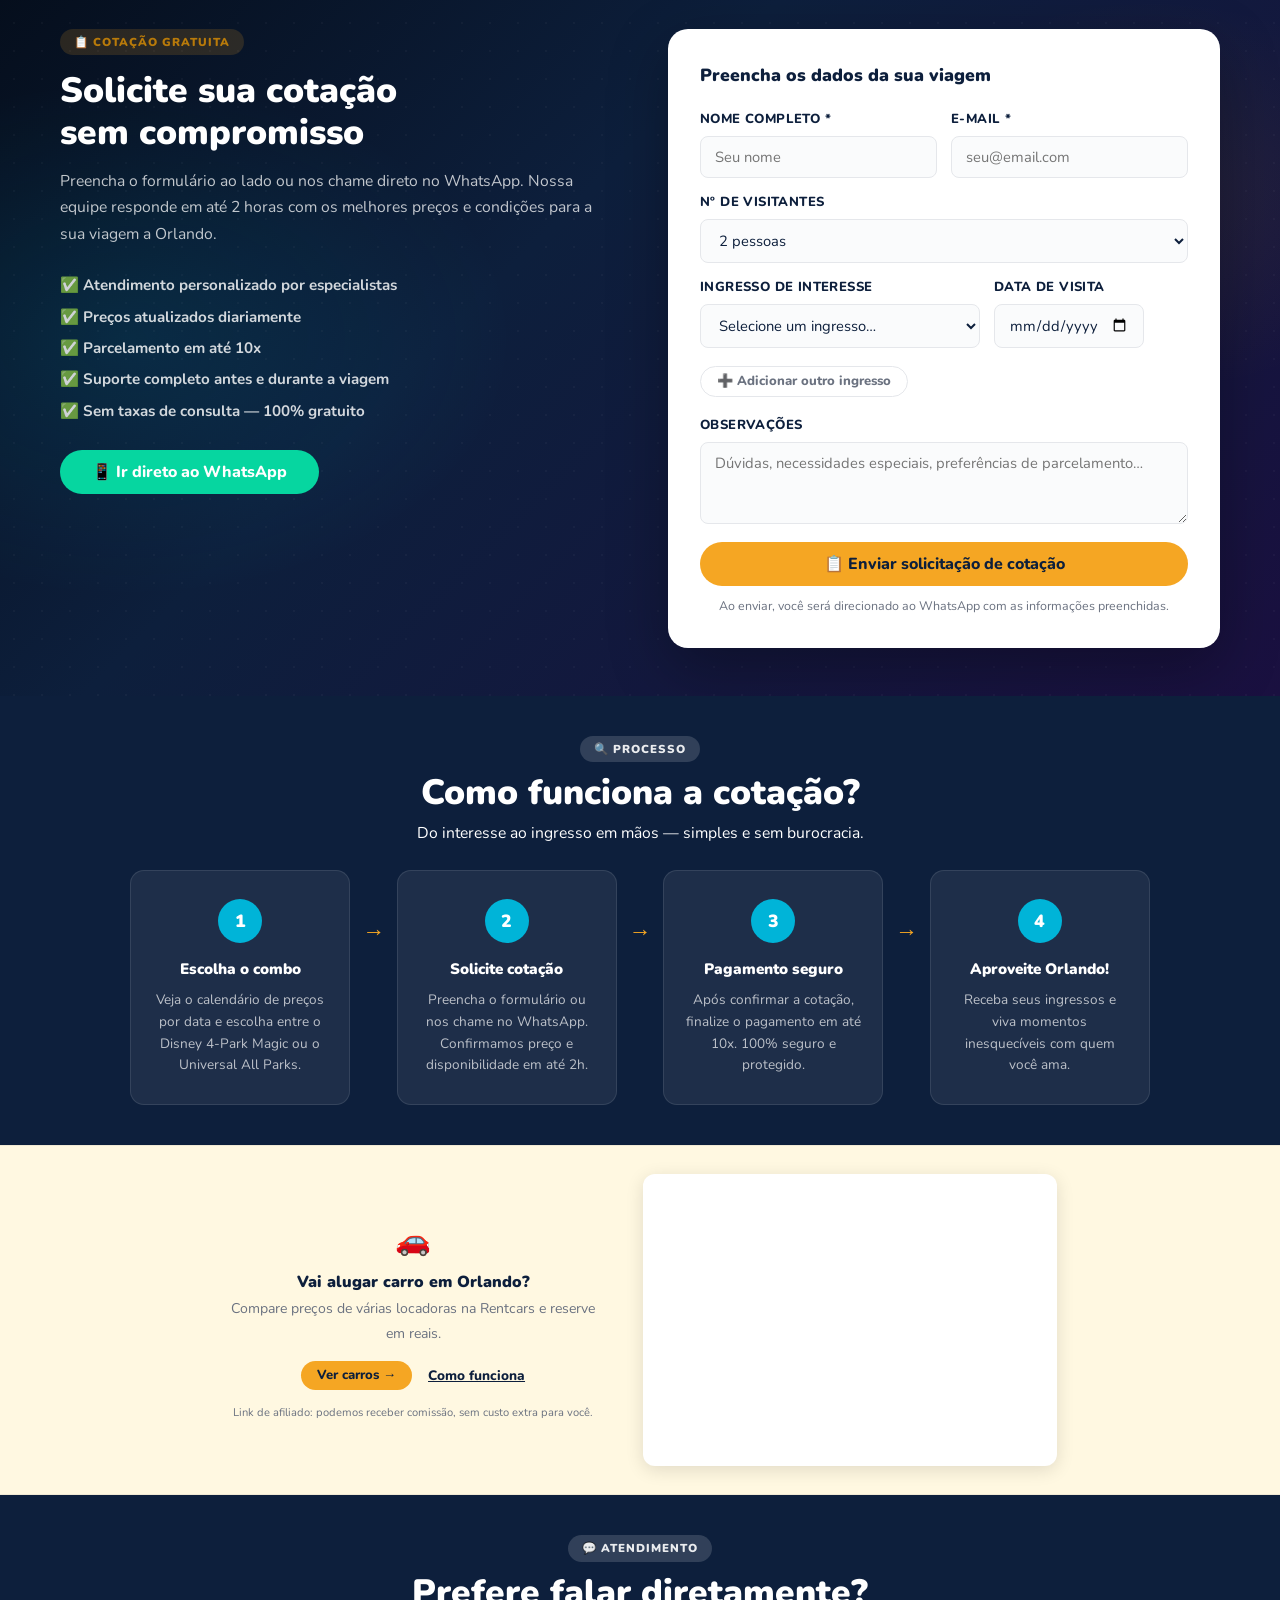
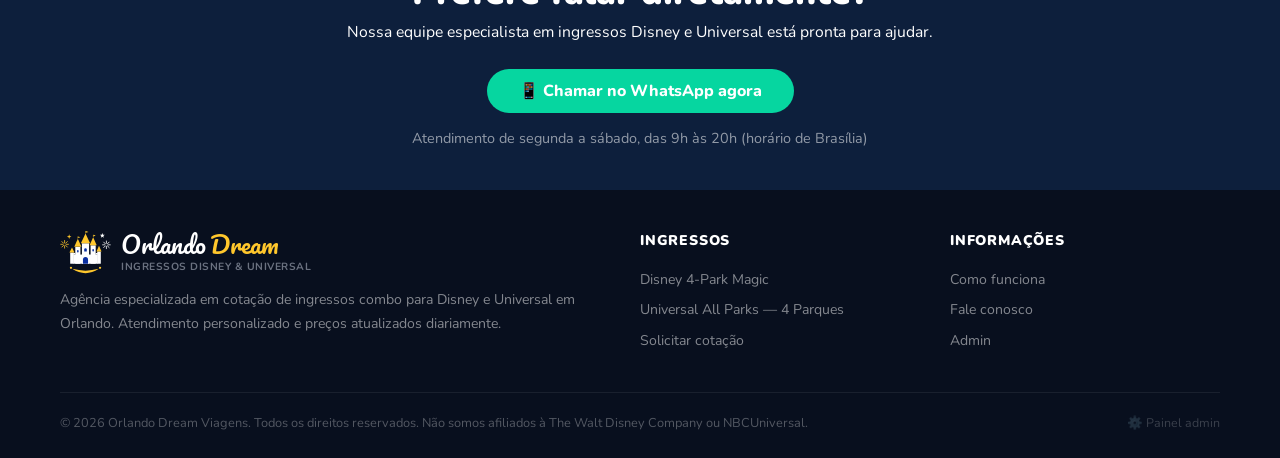
==== commit 97cc9a02: "Logo: nome Orlando Dream em fonte Pacifico (tagline mantida)" ====
--- a/index.html
+++ b/index.html
@@ -16,7 +16,7 @@
   <meta name="twitter:title" content="Ingressos Disney e Universal Orlando" />
   <meta name="twitter:description" content="Compre ingressos Disney e Universal em Orlando com cotação personalizada em pontos Azul. Combos completos para os parques, atendimento via WhatsApp e preços atualizados diariamente." />
   <meta name="twitter:image" content="https://orlando-dream.netlify.app/img/magic_kingdom.png" />
-  <link href="https://fonts.googleapis.com/css2?family=Nunito:wght@400;600;700;800;900&display=swap" rel="stylesheet" />
+  <link href="https://fonts.googleapis.com/css2?family=Pacifico&family=Nunito:wght@400;600;700;800;900&display=swap" rel="stylesheet" />
   <link rel="stylesheet" href="style.css" />
   <script type="application/ld+json">
   {
--- a/style.css
+++ b/style.css
@@ -72,8 +72,8 @@
 .logo { display: flex; align-items: center; gap: 10px; flex-shrink: 0; }
 .logo-icon { font-size: 1.8rem; }
 .logo-icon-img { height: 46px; width: auto; flex-shrink: 0; }
-.logo-text { font-size: 1.35rem; font-weight: 900; color: #0a2fa0; letter-spacing: -.5px; line-height: 1; }
-.logo-text strong { color: #ffc72c; }
+.logo-text { font-family: 'Pacifico', cursive; font-size: 1.5rem; font-weight: 400; color: #0a2fa0; letter-spacing: 0; line-height: 1.15; }
+.logo-text strong { color: #ffc72c; font-weight: 400; margin-left: .18em; }
 .logo-sub { font-size: .65rem; color: var(--muted); font-weight: 700; text-transform: uppercase; letter-spacing: .5px; }
 
 .header-right { display: flex; align-items: center; gap: 12px; margin-left: auto; }
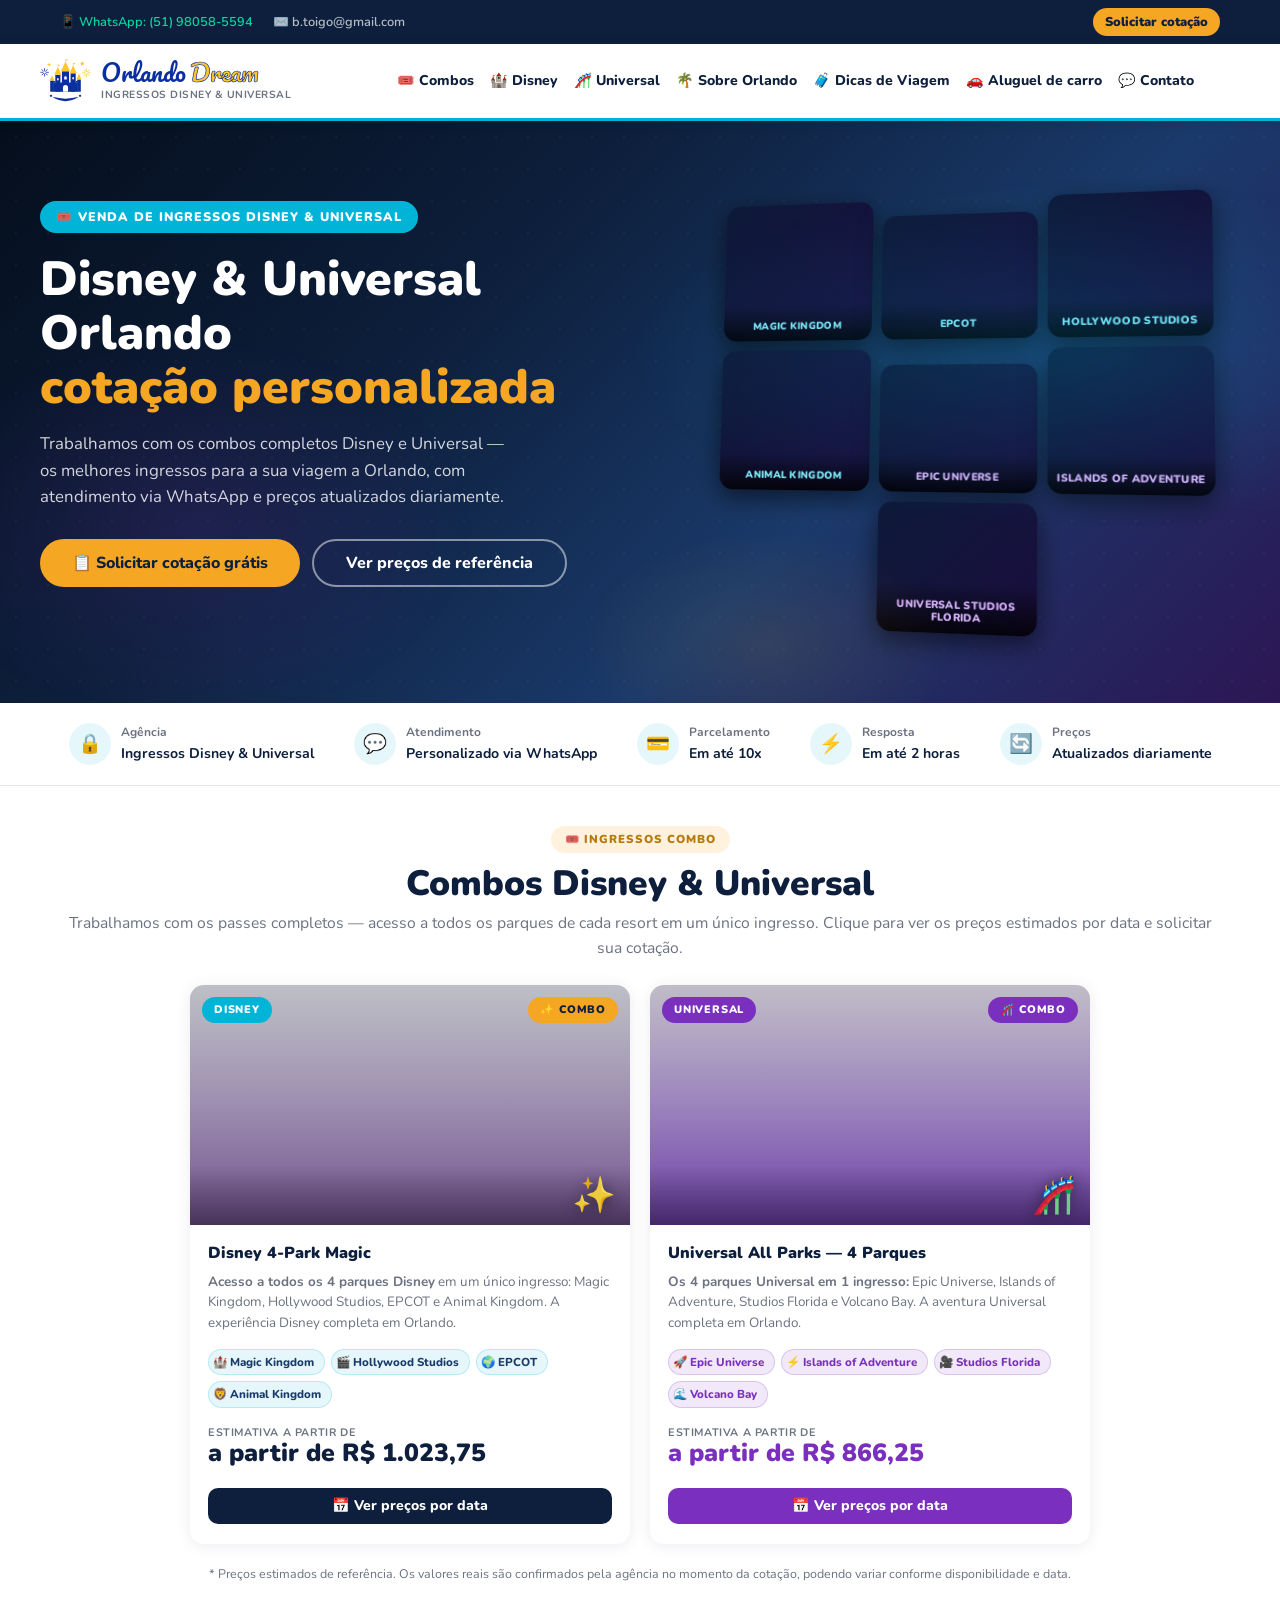
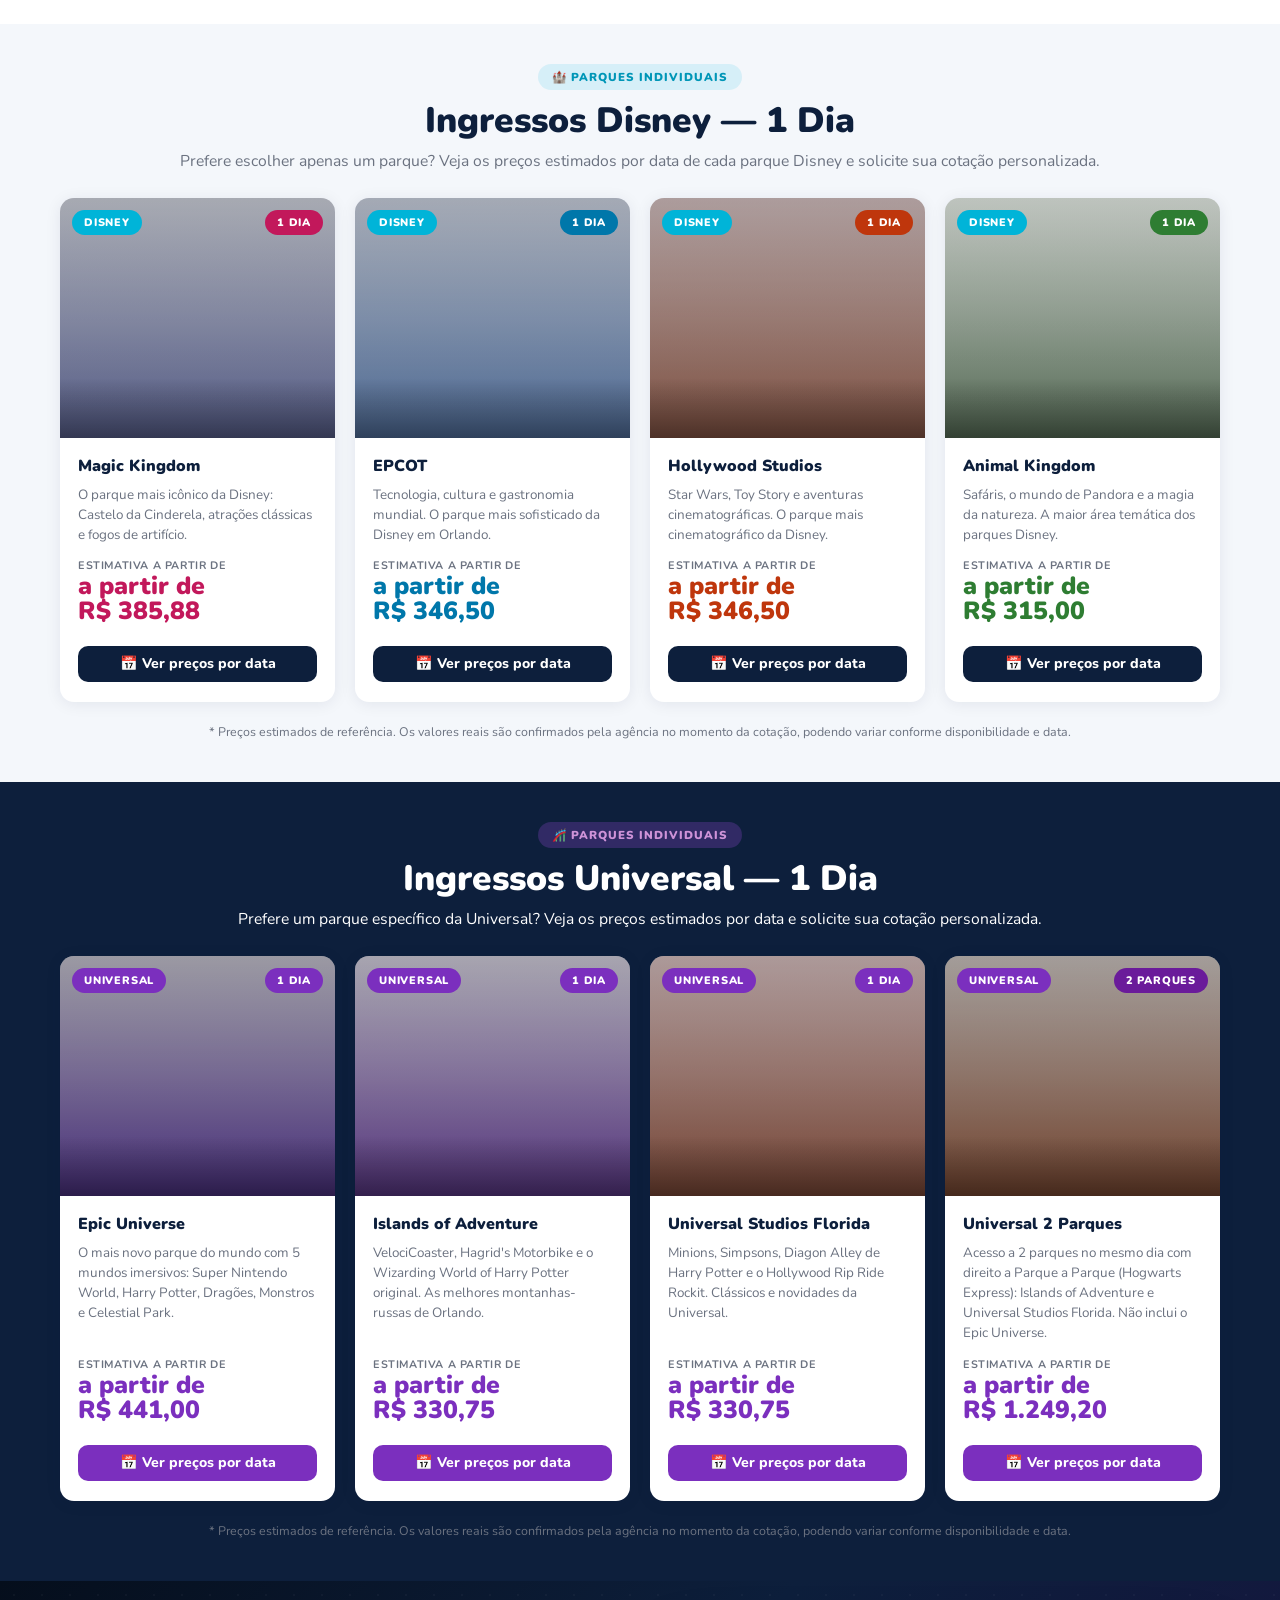
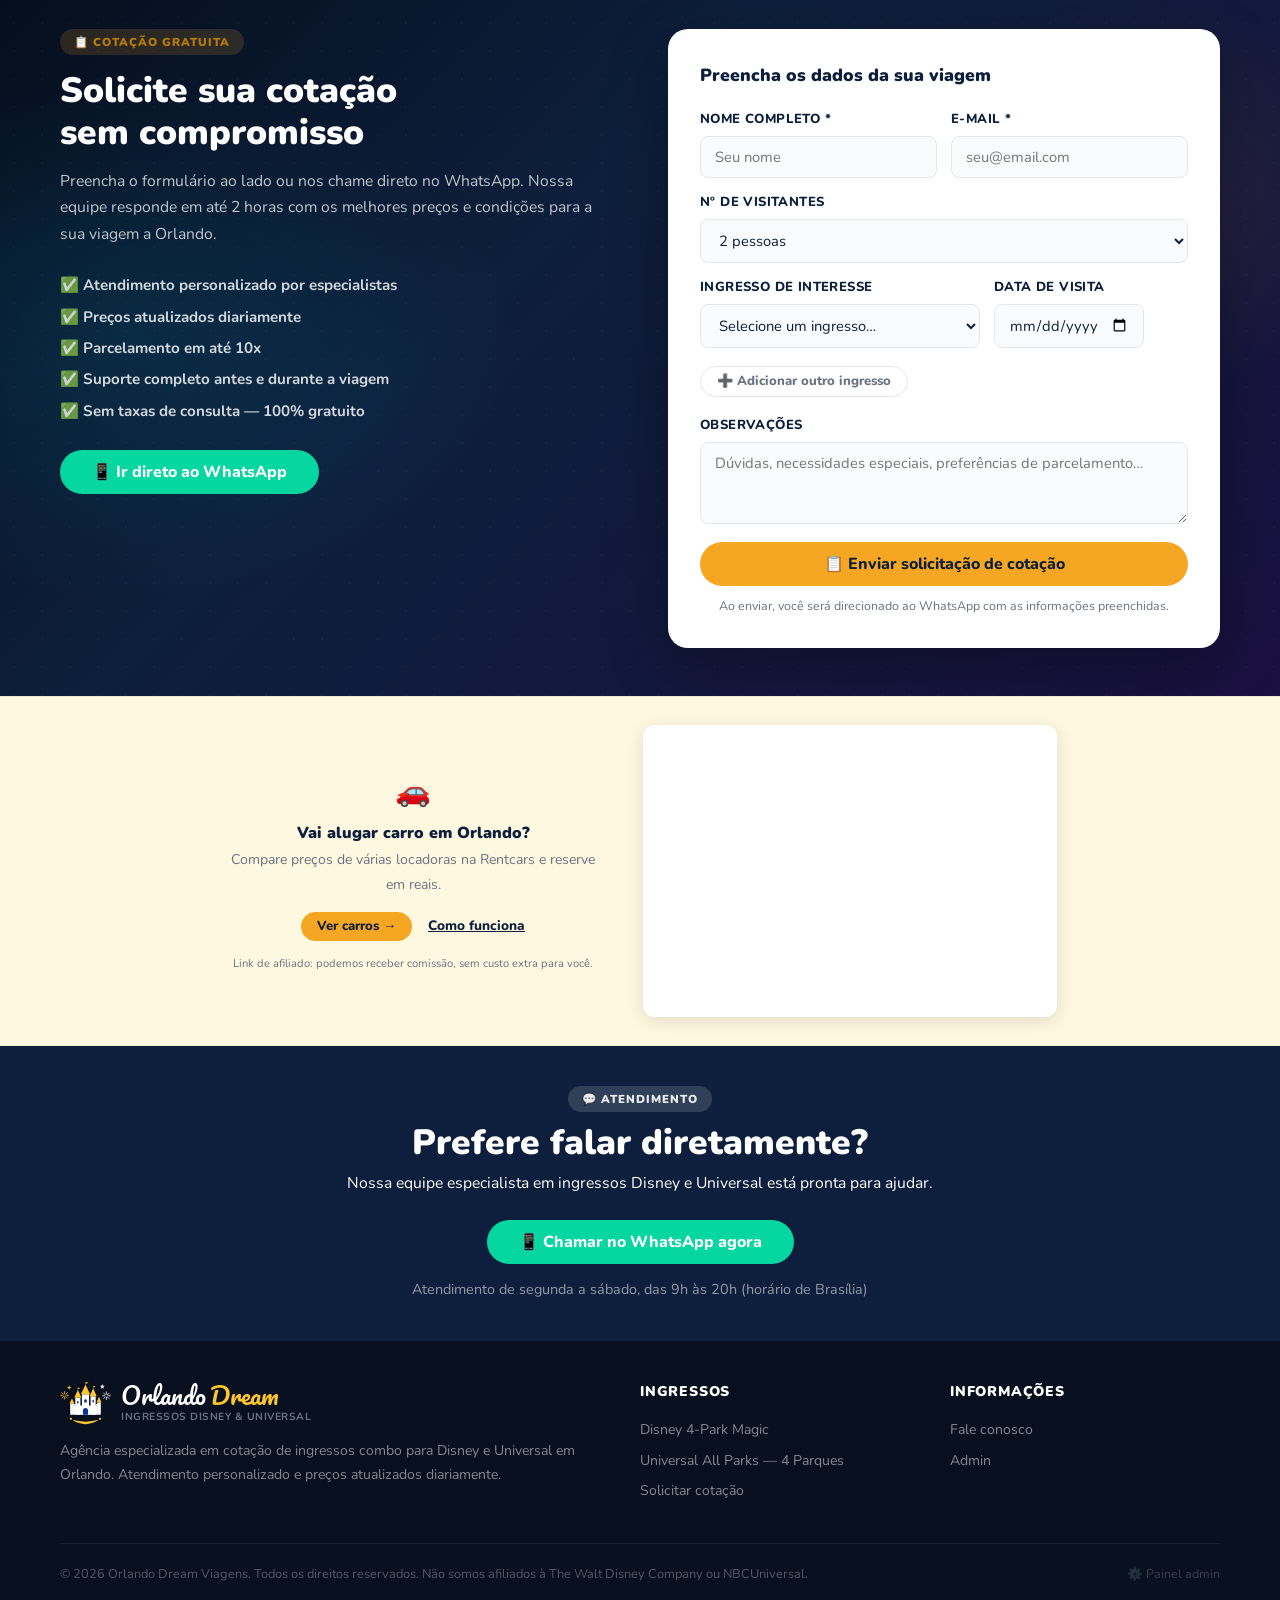
==== commit 1fa22d47: "Remove seção 'Como funciona' (Processo) da home e links para ela Co-Authored-By: Claude Opus 5.5 <no" ====
--- a/index.html
+++ b/index.html
@@ -61,7 +61,6 @@
         <span>✉️ b.toigo@gmail.com</span>
       </div>
       <div class="util-right">
-        <a href="#como-funciona">Como funciona?</a>
         <a href="#cotacao" class="util-cta-link">Solicitar cotação</a>
       </div>
     </div>
@@ -87,7 +86,6 @@
         <a href="sobre-orlando.html"               style="font-weight:800;font-size:.88rem;color:var(--navy);white-space:nowrap;">🌴 Sobre Orlando</a>
         <a href="dicas-viagem.html"                style="font-weight:800;font-size:.88rem;color:var(--navy);white-space:nowrap;">🧳 Dicas de Viagem</a>
         <a href="#aluguel-carro"                   style="font-weight:800;font-size:.88rem;color:var(--navy);white-space:nowrap;">🚗 Aluguel de carro</a>
-        <a href="#como-funciona"                   style="font-weight:800;font-size:.88rem;color:var(--navy);white-space:nowrap;">❓ Como funciona</a>
         <a href="#contato"                         style="font-weight:800;font-size:.88rem;color:var(--navy);white-space:nowrap;">💬 Contato</a>
       </nav>
     </div>
@@ -574,42 +572,6 @@
     </div>
   </section>
 
-  <!-- ===== COMO FUNCIONA ===== -->
-  <section id="como-funciona" class="section section-navy">
-    <div class="container">
-      <div class="section-header center light">
-        <div class="section-tag section-tag-white">🔍 Processo</div>
-        <h2>Como funciona a cotação?</h2>
-        <p>Do interesse ao ingresso em mãos — simples e sem burocracia.</p>
-      </div>
-      <div class="steps">
-        <div class="step">
-          <div class="step-num">1</div>
-          <h4>Escolha o combo</h4>
-          <p>Veja o calendário de preços por data e escolha entre o Disney 4-Park Magic ou o Universal All Parks.</p>
-        </div>
-        <div class="step-arrow">→</div>
-        <div class="step">
-          <div class="step-num">2</div>
-          <h4>Solicite cotação</h4>
-          <p>Preencha o formulário ou nos chame no WhatsApp. Confirmamos preço e disponibilidade em até 2h.</p>
-        </div>
-        <div class="step-arrow">→</div>
-        <div class="step">
-          <div class="step-num">3</div>
-          <h4>Pagamento seguro</h4>
-          <p>Após confirmar a cotação, finalize o pagamento em até 10x. 100% seguro e protegido.</p>
-        </div>
-        <div class="step-arrow">→</div>
-        <div class="step">
-          <div class="step-num">4</div>
-          <h4>Aproveite Orlando!</h4>
-          <p>Receba seus ingressos e viva momentos inesquecíveis com quem você ama.</p>
-        </div>
-      </div>
-    </div>
-  </section>
-
   <!-- ===== DESTAQUE: ALUGUEL DE CARRO (afiliado Rentcars) ===== -->
   <section class="section-carro" id="aluguel-carro">
     <div class="container carro-strip">
@@ -688,7 +650,6 @@
         </div>
         <div class="footer-col">
           <h4>Informações</h4>
-          <a href="#como-funciona">Como funciona</a>
           <a href="#contato">Fale conosco</a>
           <a href="admin.html">Admin</a>
         </div>
